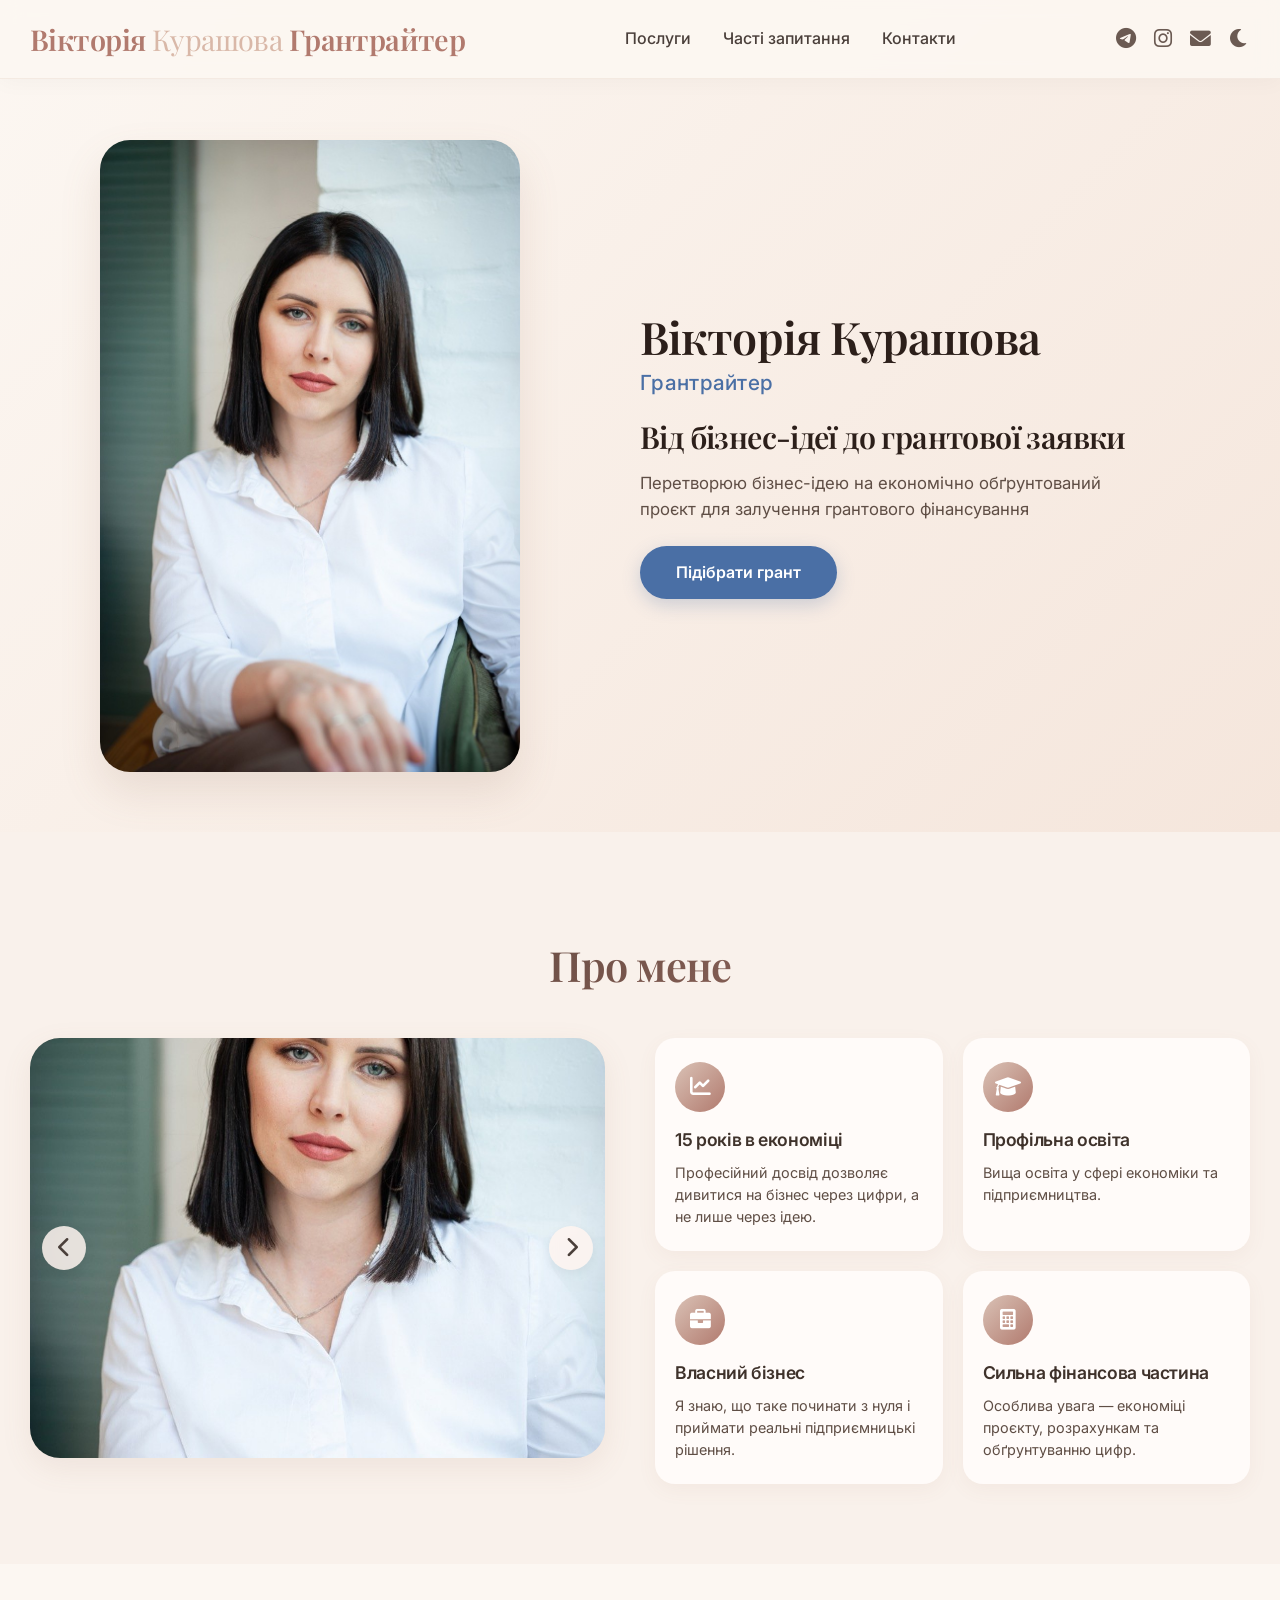
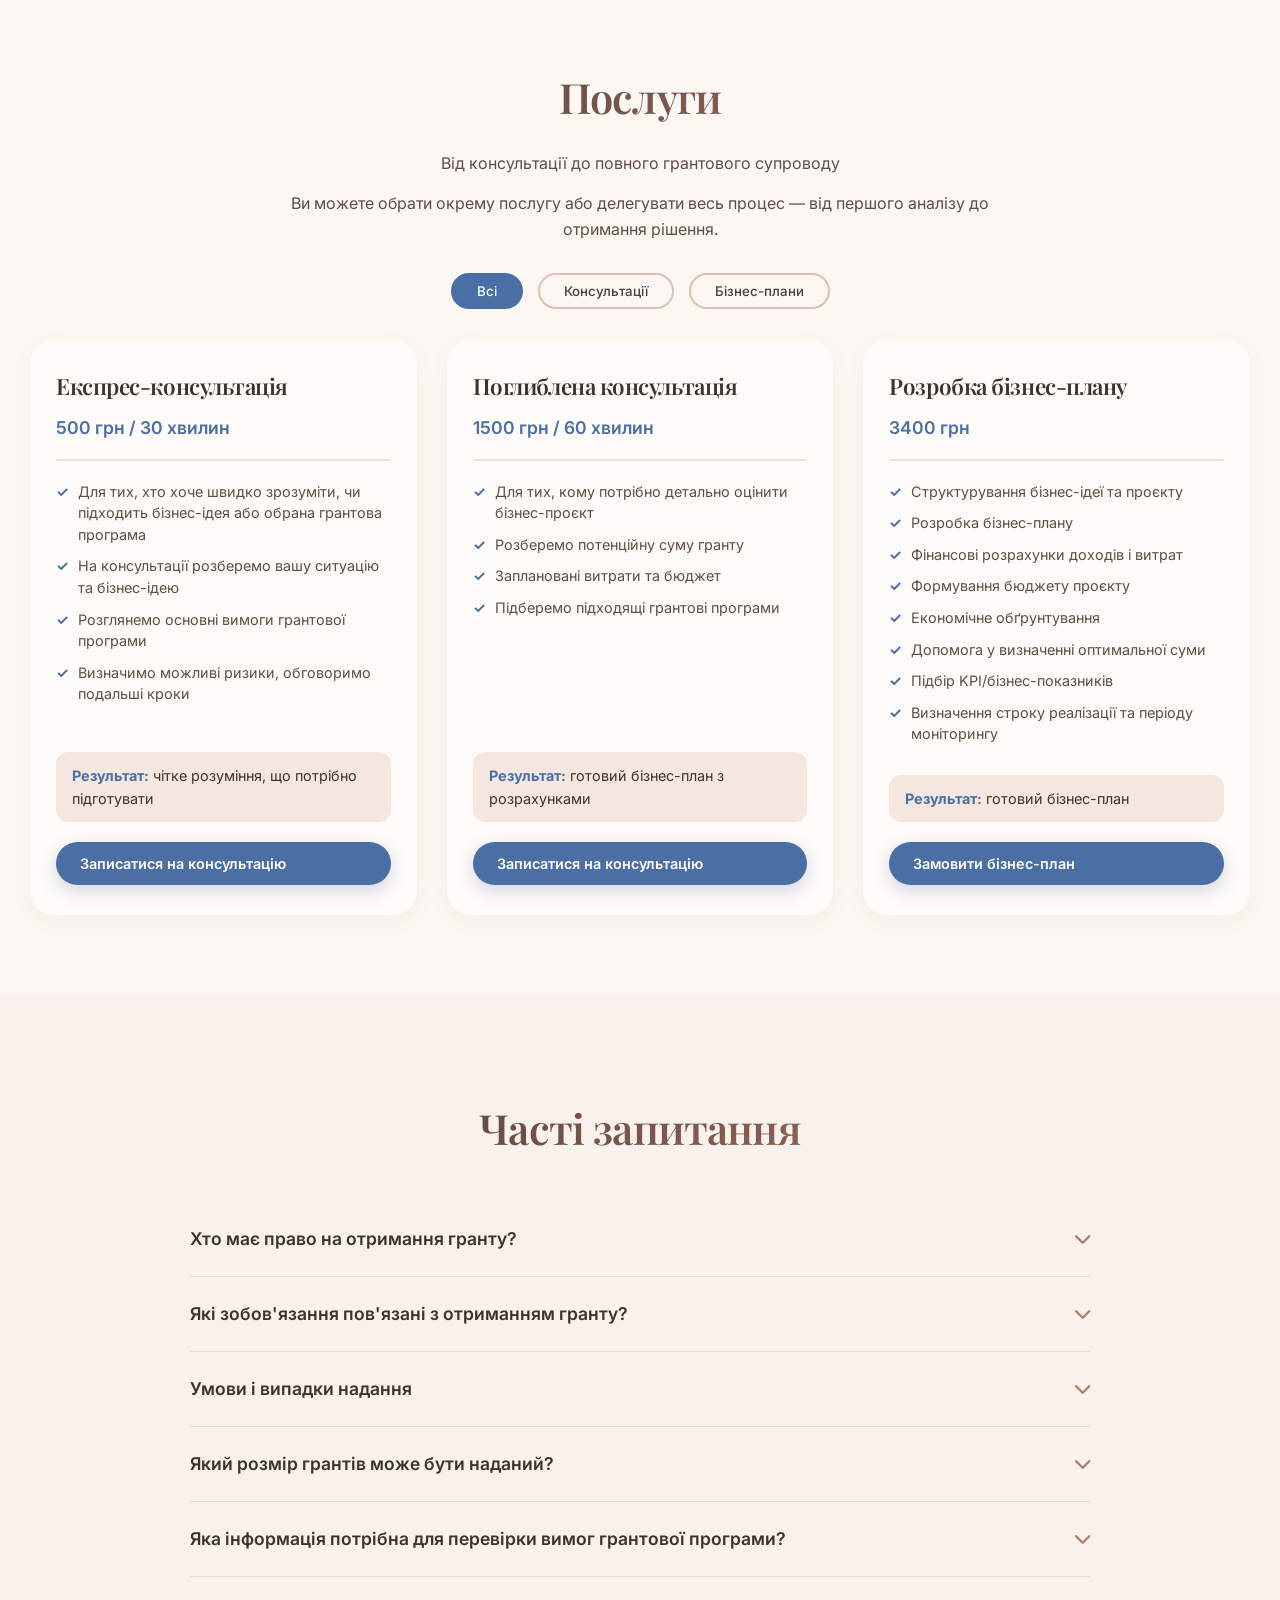
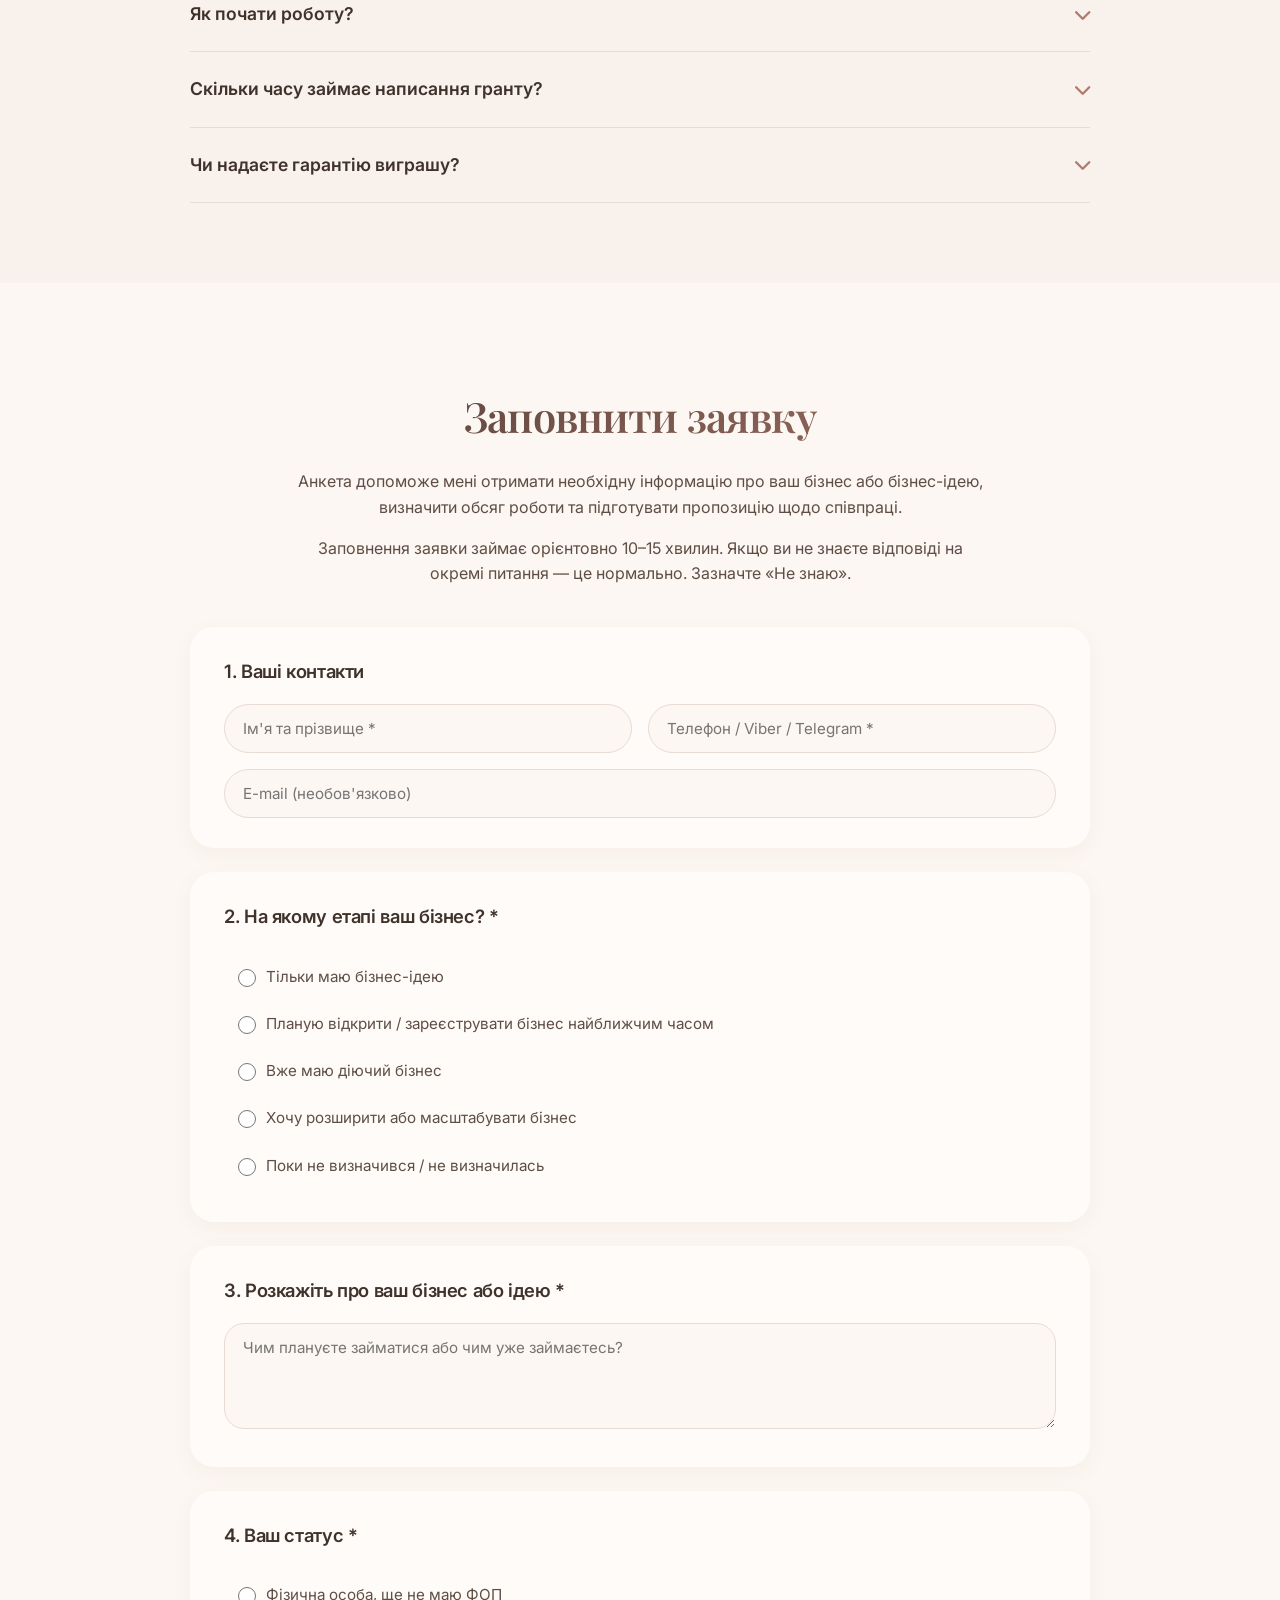
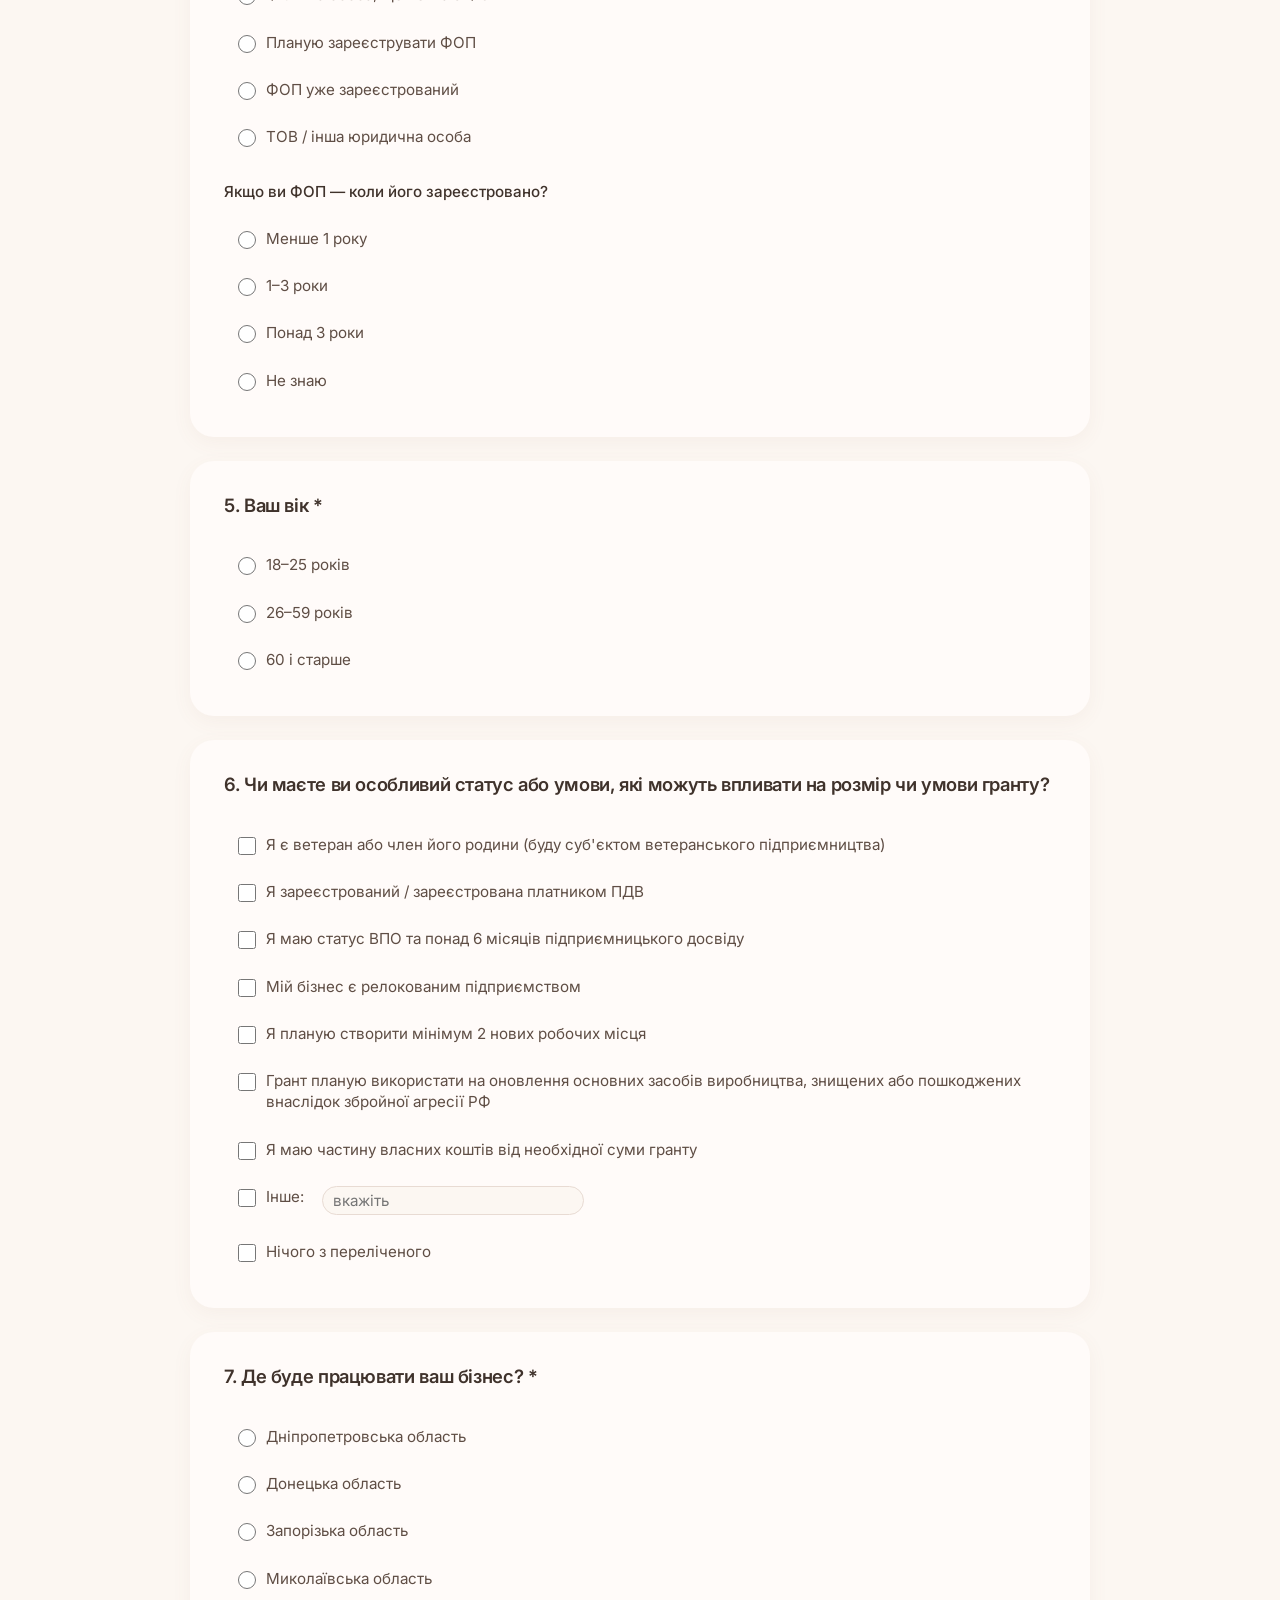
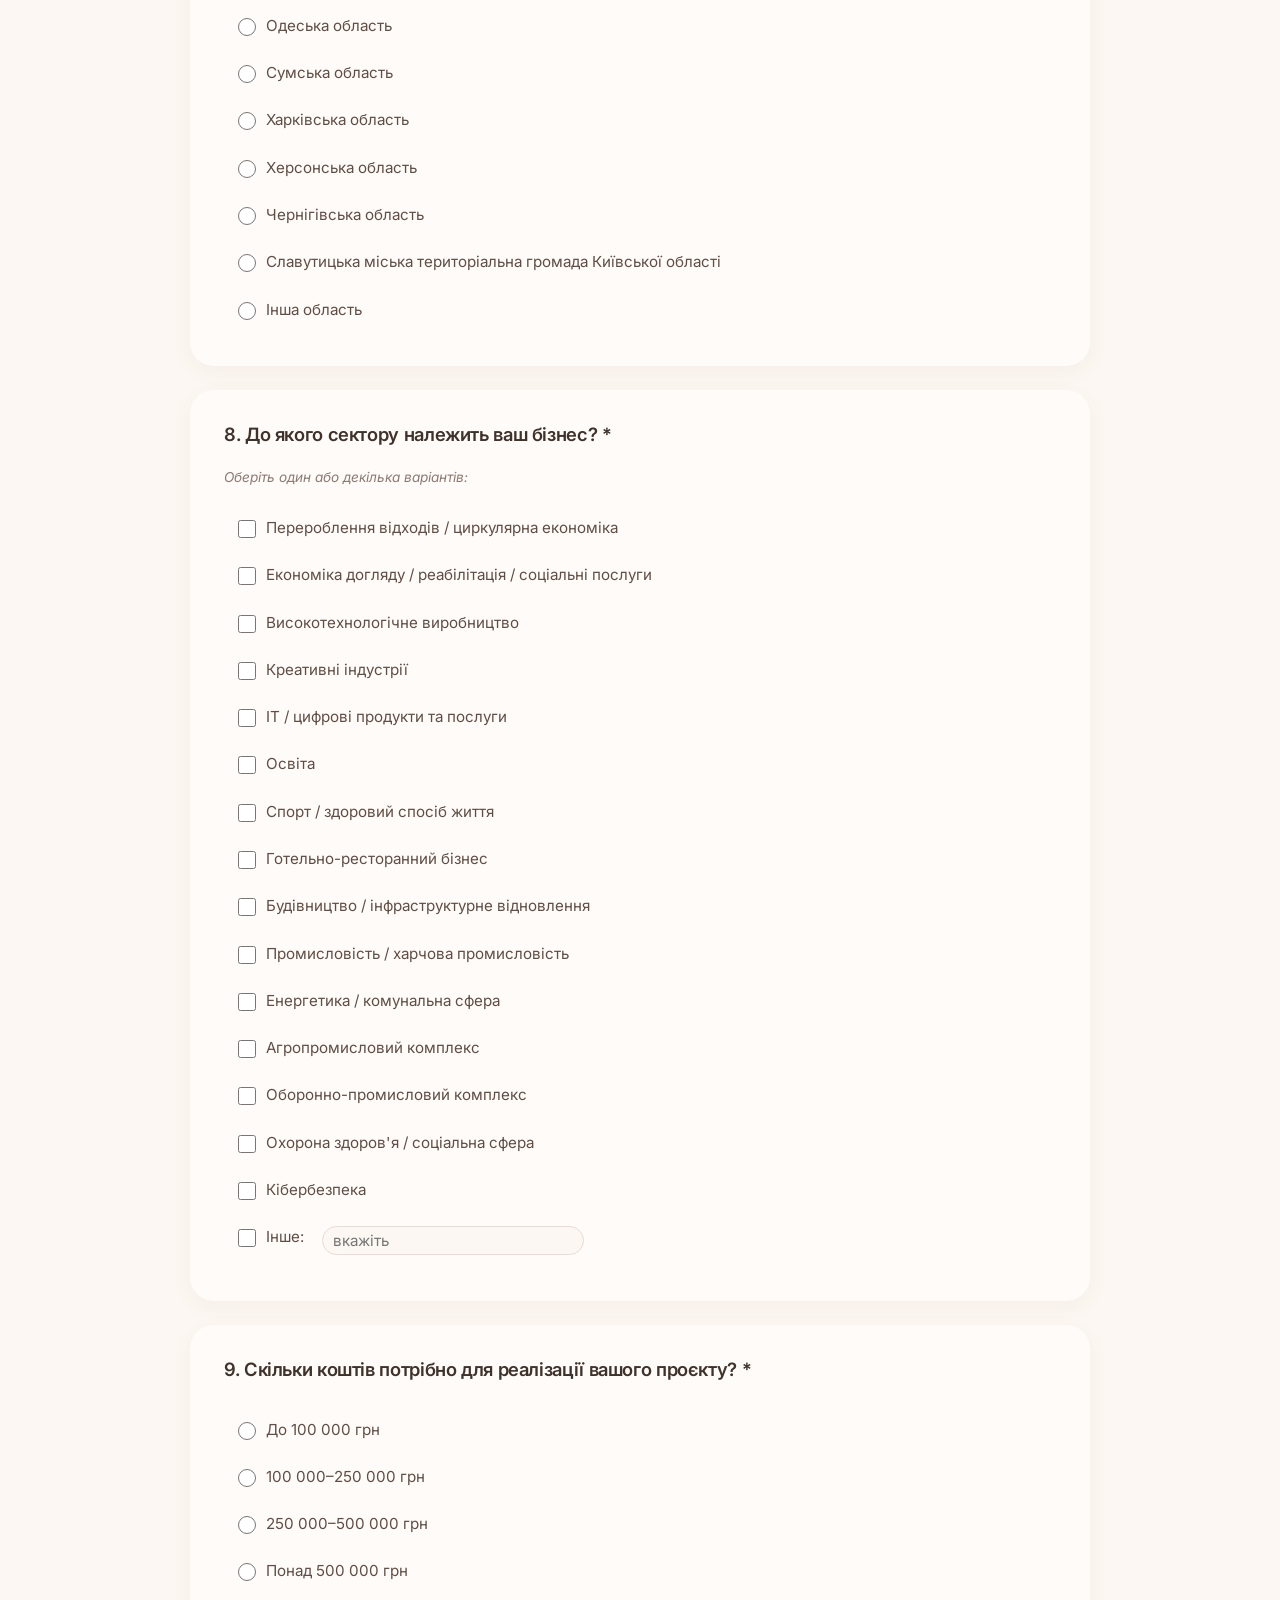
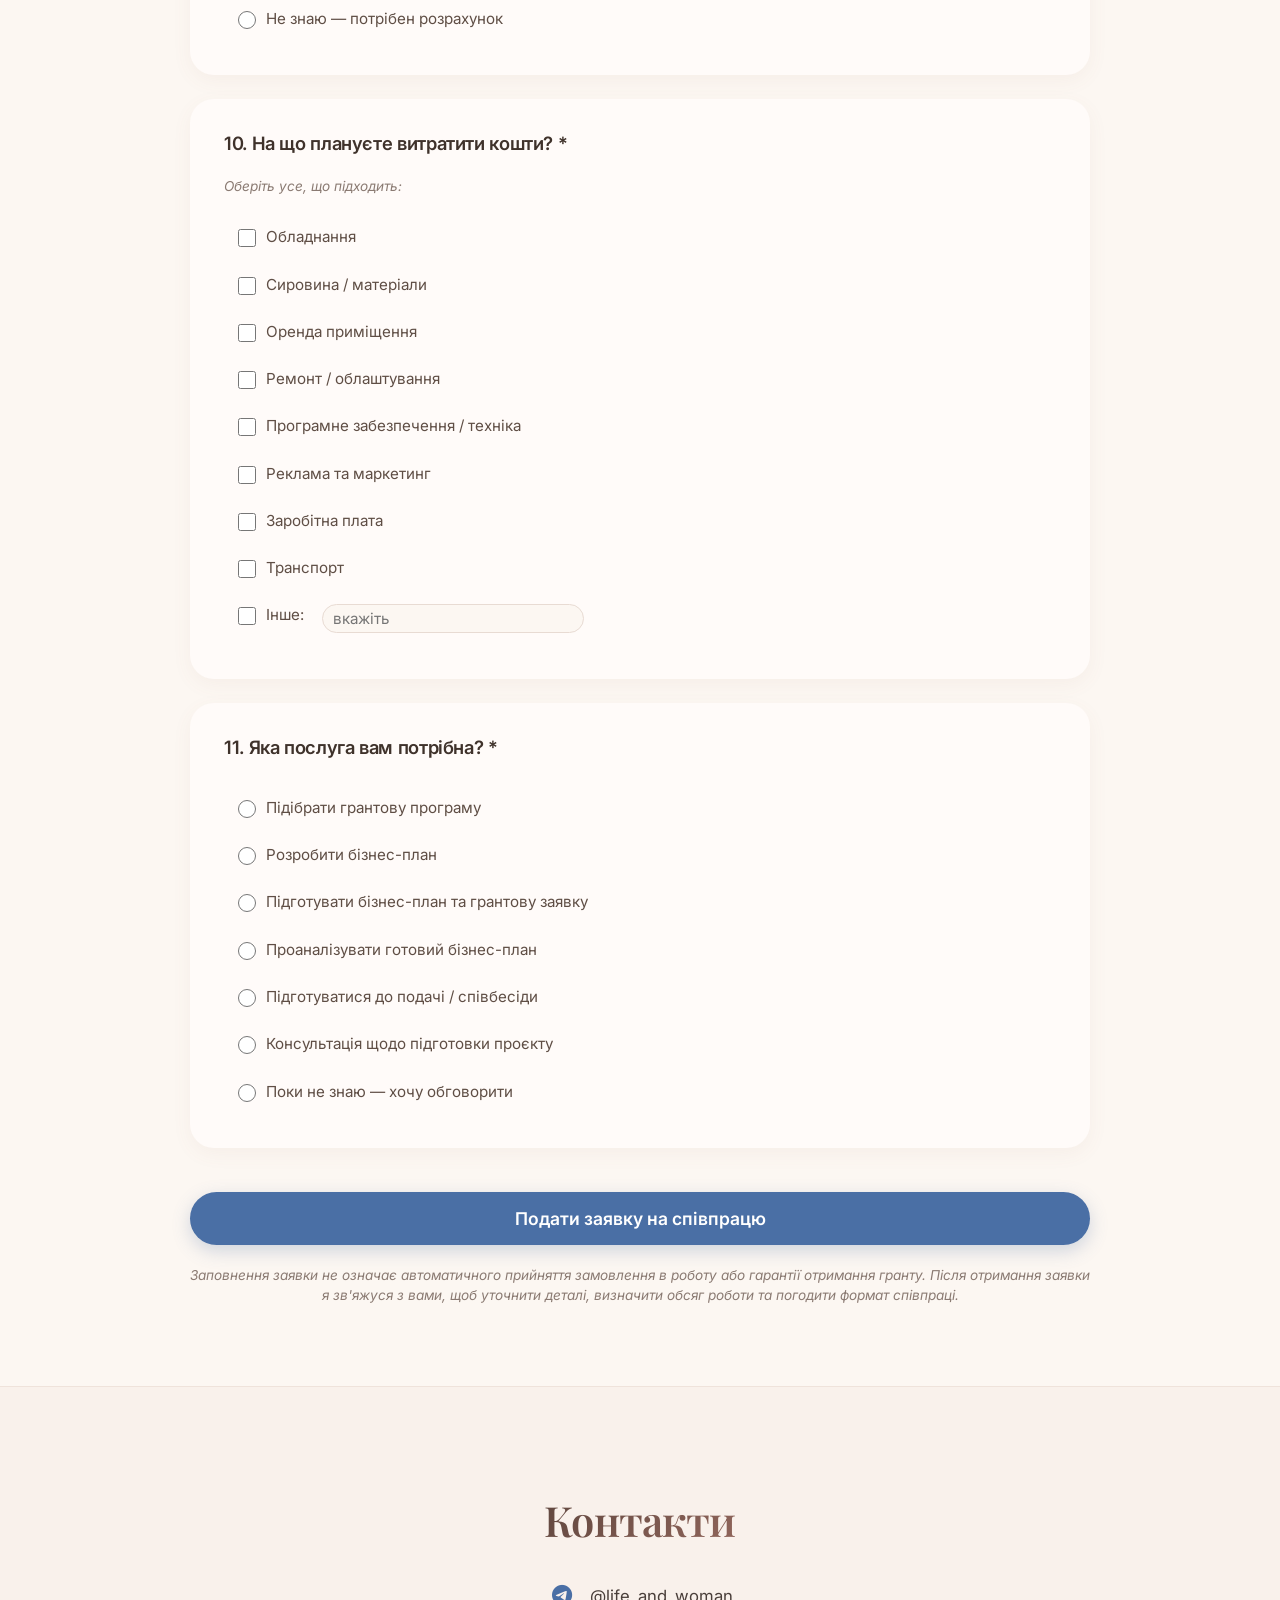
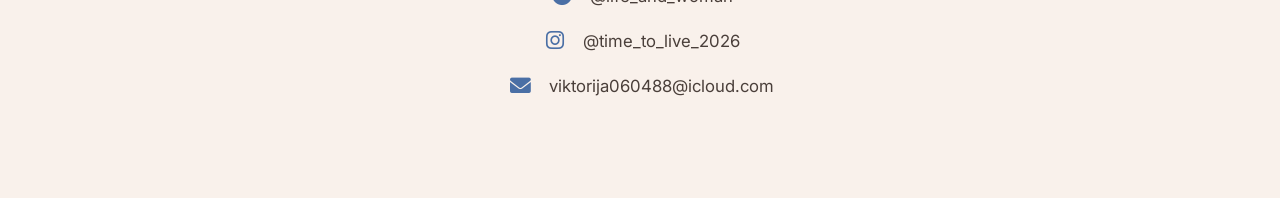
==== P.F.M/index.html @ fcf7daf9 "Add website files" ====
<!DOCTYPE html>
<html lang="uk">
<head>
  <meta charset="UTF-8" />
  <meta name="viewport" content="width=device-width, initial-scale=1.0" />
  <title>Вікторія Курашова · Грантрайтер · Портфоліо</title>
  
  <!-- SEO Meta -->
  <meta name="description" content="Грантрайтер Вікторія Курашова. Допомога в отриманні грантів від бізнес-ідеї до перемоги." />
  <meta name="keywords" content="грантрайтер, написання грантів, портфоліо, гранти" />
  
  <!-- Open Graph -->
  <meta property="og:title" content="Вікторія Курашова · Грантрайтер" />
  <meta property="og:description" content="Допомога в отриманні грантів від бізнес-ідеї до перемоги." />
  <meta property="og:type" content="website" />
  
  <!-- Google Fonts -->
  <link rel="preconnect" href="https://fonts.googleapis.com" />
  <link rel="preconnect" href="https://fonts.gstatic.com" crossorigin />
  <link href="https://fonts.googleapis.com/css2?family=Inter:opsz,wght@14..32,300;14..32,400;14..32,500;14..32,600&family=Playfair+Display:ital,wght@0,400;0,600;1,400&display=swap" rel="stylesheet" />
  
  <!-- Font Awesome 6 -->
  <link rel="stylesheet" href="https://cdnjs.cloudflare.com/ajax/libs/font-awesome/6.0.0-beta3/css/all.min.css" />
  
  <!-- CSS -->
  <link rel="stylesheet" href="style.css" />
</head>
<body>

  <!-- ===== PRELOADER ===== -->
  <div id="preloader">
    <div class="loader"></div>
  </div>

  <!-- ===== PROGRESS BAR ===== -->
  <div class="progress-bar" id="progressBar"></div>

  <!-- ===== HEADER (Sticky) ===== -->
  <header>
    <div class="container header-inner">
      <div class="logo">Вікторія <span>Курашова</span> Грантрайтер </div>

      <button class="burger-menu" id="burgerMenu">
        <i class="fas fa-bars"></i>
      </button>

      <nav class="nav-menu" id="navMenu">
        <a href="#works">Послуги</a>
        <a href="#faq">Часті запитання</a>
        <a href="#contacts">Контакти</a>
      </nav>

      <div class="header-socials">
        <a href="https://t.me/life_and_woman" target="_blank" data-tooltip="Telegram"><i class="fab fa-telegram-plane"></i></a>
        <a href="https://instagram.com/time_to_live_2026" target="_blank" data-tooltip="Instagram"><i class="fab fa-instagram"></i></a>
        <a href="mailto:viktorija060488@icloud.com" data-tooltip="viktorija060488@icloud.com"><i class="fas fa-envelope"></i></a>
        <button id="themeToggle" class="theme-toggle" data-tooltip="Тема">
          <i class="fas fa-moon"></i>
        </button>
      </div>
    </div>
  </header>

  <!-- ===== HERO ===== -->
  <section id="hero">
    <div class="container hero-grid">
      <div class="hero-left">
        <img src="images/photo1.jpg" alt="Вікторія Курашова" loading="lazy" />
      </div>
      <div class="hero-right">
        <h1 class="hero-name">Вікторія Курашова</h1>
        <p class="hero-prof">Грантрайтер</p>
        <h2 class="hero-title">Від бізнес-ідеї до грантової заявки</h2>
        <p class="hero-desc">Перетворюю бізнес-ідею на економічно обґрунтований проєкт для залучення грантового фінансування</p>
        <a href="#anketa" class="btn-primary">Підібрати грант</a>
      </div>
    </div>
  </section>

  <!-- ===== ABOUT ===== -->
  <section id="about">
    <div class="container">
      <h2>Про мене</h2>
      <div class="about-grid">
        <div class="about-slider">
          <div class="slides" id="slides">
            <img src="images/photo1.jpg" alt="Фото 1" loading="lazy" />
            <img src="images/photo2.jpg" alt="Фото 2" loading="lazy" />
            <img src="images/photo3.jpg" alt="Фото 3" loading="lazy" />
            <img src="images/photo4.jpg" alt="Фото 4" loading="lazy" />
            <img src="images/photo5.jpg" alt="Фото 5" loading="lazy" />
          </div>
          <button class="slider-btn prev" id="prevBtn"><i class="fas fa-chevron-left"></i></button>
          <button class="slider-btn next" id="nextBtn"><i class="fas fa-chevron-right"></i></button>
        </div>

        <div class="about-features">
          <div class="feature-card">
            <div class="feature-icon"><i class="fas fa-chart-line"></i></div>
            <h3>15 років в економіці</h3>
            <p>Професійний досвід дозволяє дивитися на бізнес через цифри, а не лише через ідею.</p>
          </div>
          <div class="feature-card">
            <div class="feature-icon"><i class="fas fa-graduation-cap"></i></div>
            <h3>Профільна освіта</h3>
            <p>Вища освіта у сфері економіки та підприємництва.</p>
          </div>
          <div class="feature-card">
            <div class="feature-icon"><i class="fas fa-briefcase"></i></div>
            <h3>Власний бізнес</h3>
            <p>Я знаю, що таке починати з нуля і приймати реальні підприємницькі рішення.</p>
          </div>
          <div class="feature-card">
            <div class="feature-icon"><i class="fas fa-calculator"></i></div>
            <h3>Сильна фінансова частина</h3>
            <p>Особлива увага — економіці проєкту, розрахункам та обґрунтуванню цифр.</p>
          </div>
        </div>
      </div>
    </div>
  </section>

  <!-- ===== WORKS (Послуги) ===== -->
  <section id="works">
    <div class="container">
      <h2>Послуги</h2>
      <p class="section-subtitle">Від консультації до повного грантового супроводу</p>
      <p class="section-subtitle">Ви можете обрати окрему послугу або делегувати весь процес — від першого аналізу до отримання рішення.</p>
      
      <!-- Фільтри -->
      <div class="filter-buttons">
        <button class="filter-btn active" data-filter="all">Всі</button>
        <button class="filter-btn" data-filter="consult">Консультації</button>
        <button class="filter-btn" data-filter="plan">Бізнес-плани</button>
      </div>

      <div class="works-grid">
        <div class="work-card" data-category="consult">
          <h3>Експрес-консультація</h3>
          <p class="work-price">500 грн / 30 хвилин</p>
          <ul class="work-list">
            <li>Для тих, хто хоче швидко зрозуміти, чи підходить бізнес-ідея або обрана грантова програма</li>
            <li>На консультації розберемо вашу ситуацію та бізнес-ідею</li>
            <li>Розглянемо основні вимоги грантової програми</li>
            <li>Визначимо можливі ризики, обговоримо подальші кроки</li>
          </ul>
          <p class="work-result"><strong>Результат:</strong> чітке розуміння, що потрібно підготувати</p>
          <a href="#anketa" class="btn-primary btn-small">Записатися на консультацію</a>
        </div>

        <div class="work-card" data-category="consult">
          <h3>Поглиблена консультація</h3>
          <p class="work-price">1500 грн / 60 хвилин</p>
          <ul class="work-list">
            <li>Для тих, кому потрібно детально оцінити бізнес-проєкт</li>
            <li>Розберемо потенційну суму гранту</li>
            <li>Заплановані витрати та бюджет</li>
            <li>Підберемо підходящі грантові програми</li>
          </ul>
          <p class="work-result"><strong>Результат:</strong> готовий бізнес-план з розрахунками</p>
          <a href="#anketa" class="btn-primary btn-small">Записатися на консультацію</a>
        </div>

        <div class="work-card" data-category="plan">
          <h3>Розробка бізнес-плану</h3>
          <p class="work-price">3400 грн</p>
          <ul class="work-list">
            <li>Структурування бізнес-ідеї та проєкту</li>
            <li>Розробка бізнес-плану</li>
            <li>Фінансові розрахунки доходів і витрат</li>
            <li>Формування бюджету проєкту</li>
            <li>Економічне обґрунтування</li>
            <li>Допомога у визначенні оптимальної суми</li>
            <li>Підбір KPI/бізнес-показників</li>
            <li>Визначення строку реалізації та періоду моніторингу</li>
          </ul>
          <p class="work-result"><strong>Результат:</strong> готовий бізнес-план</p>
          <a href="#anketa" class="btn-primary btn-small">Замовити бізнес-план</a>
        </div>
      </div>
    </div>
  </section>

  <!-- ===== FAQ ===== -->
  <section id="faq">
    <div class="container">
      <h2>Часті запитання</h2>
      <div class="faq-list">
        
        <div class="faq-item">
          <div class="faq-question">
            <span>Хто має право на отримання гранту?</span>
            <i class="fas fa-chevron-down"></i>
          </div>
          <div class="faq-answer">
            <p>Це можуть бути майбутні підприємці, діючі ФОП або юридичні особи, які не здійснюють господарську діяльність на тимчасово окупованій території України або на території Росії, не перебувають під санкціями, не мають справ про банкрутство, не притягувалися до кримінальної відповідальності за корупцію та не мають заборгованості перед бюджетом.</p>
          </div>
        </div>

        <div class="faq-item">
          <div class="faq-question">
            <span>Які зобов'язання пов'язані з отриманням гранту?</span>
            <i class="fas fa-chevron-down"></i>
          </div>
          <div class="faq-answer">
            <p>Умови отримання гранту можуть варіюватися залежно від кожної грантової програми. Зазвичай вимога може полягати в створенні робочих місць, але існують програми, де такі вимоги відсутні.</p>
          </div>
        </div>

        <div class="faq-item">
          <div class="faq-question">
            <span>Умови і випадки надання</span>
            <i class="fas fa-chevron-down"></i>
          </div>
          <div class="faq-answer">
            <p>Заяву на отримання мікрогранту можуть подавати:</p>
            <ul>
              <li>громадяни України;</li>
              <li>юридичні особи, засновниками яких є тільки фізичні особи — громадяни України;</li>
              <li>фізичні особи, що планують відкрити ФОП, дійсні ФОП та юридичні особи:</li>
            </ul>
            <ul>
              <li>які не перебувають і не працюють на тимчасово окупованій території України;</li>
              <li>які не працюють на території росії;</li>
              <li>які не перебувають під санкціями;</li>
              <li>щодо яких не порушували справи про банкрутство;</li>
              <li>які не притягувались до кримінальної відповідальності за корупцію;</li>
              <li>які не мають заборгованості перед бюджетом;</li>
              <li>які не виробляють та/або не реалізують зброю, алкогольні напої, тютюнові вироби та не займаються обміном валют;</li>
              <li>які не є кредитними, страховими організаціями, інвестиційними, недержавними пенсійними фондами, професійними учасниками ринку цінних паперів, ломбардами.</li>
            </ul>
            <p>Отримувачем може бути фізична особа, яка має намір розпочати підприємницьку діяльність і бере на себе зобов'язання зареєструватися фізичною особою — підприємцем або створити юридичну особу у випадку отримання позитивного рішення про надання мікрогранту.</p>
          </div>
        </div>

        <div class="faq-item">
          <div class="faq-question">
            <span>Який розмір грантів може бути наданий?</span>
            <i class="fas fa-chevron-down"></i>
          </div>
          <div class="faq-answer">
            <p>Розмір грантів може становити від 50 тисяч гривень до 1 мільйона доларів.</p>
          </div>
        </div>

        <div class="faq-item">
          <div class="faq-question">
            <span>Яка інформація потрібна для перевірки вимог грантової програми?</span>
            <i class="fas fa-chevron-down"></i>
          </div>
          <div class="faq-answer">
            <p>Для перевірки вашої кандидатури на відповідність вимогам програми нам необхідна наступна інформація:</p>
            <ol>
              <li>ЄДРПОУ компанії або ІНН ФОПа/фізичної особи</li>
              <li>РНКПО засновників та директора (якщо у Вас ТОВ)</li>
              <li>Кредитну історію з сайту <a href="https://my.pvbki.com/Cabinet/Home/CreditHistory" target="_blank">https://my.pvbki.com/Cabinet/Home/CreditHistory</a> (сформований файл надіслати нам)</li>
              <li>Електронну пошту</li>
              <li>Адресу реєстрації</li>
              <li>Номер телефону</li>
            </ol>
          </div>
        </div>

        <div class="faq-item">
          <div class="faq-question">
            <span>Як почати роботу?</span>
            <i class="fas fa-chevron-down"></i>
          </div>
          <div class="faq-answer">
            <p>Просто заповніть анкету за кнопкою "Підібрати грант" або напишіть мені в Telegram. Ми проведемо безкоштовну консультацію, щоб визначити ваші потреби та обсяг роботи.</p>
          </div>
        </div>

        <div class="faq-item">
          <div class="faq-question">
            <span>Скільки часу займає написання гранту?</span>
            <i class="fas fa-chevron-down"></i>
          </div>
          <div class="faq-answer">
            <p>Залежить від складності. Для невеликих грантів (до €20,000) потрібно 3-5 днів. Для великих міжнародних грантів — 2-3 тижні. Завжди працюю з дедлайнами клієнта.</p>
          </div>
        </div>

        <div class="faq-item">
          <div class="faq-question">
            <span>Чи надаєте гарантію виграшу?</span>
            <i class="fas fa-chevron-down"></i>
          </div>
          <div class="faq-answer">
            <p>Жоден грантрайтер не може гарантувати виграш, оскільки це залежить від багатьох факторів. Але я гарантую професійну якісну підготовку документів і супровід на всіх етапах.</p>
          </div>
        </div>

      </div>
    </div>
  </section>

  <!-- ===== ANKETA (вбудований блок) ===== -->
  <section id="anketa">
    <div class="container">
      <h2>Заповнити заявку</h2>
      <p class="section-subtitle">Анкета допоможе мені отримати необхідну інформацію про ваш бізнес або бізнес-ідею, визначити обсяг роботи та підготувати пропозицію щодо співпраці.</p>
      <p class="section-subtitle">Заповнення заявки займає орієнтовно 10–15 хвилин. Якщо ви не знаєте відповіді на окремі питання — це нормально. Зазначте «Не знаю».</p>

      <form class="anketa-form" id="anketaForm">
        
        <!-- 1. Контакти -->
        <div class="anketa-block">
          <h3>1. Ваші контакти</h3>
          <div class="form-row">
            <input type="text" name="name" placeholder="Ім'я та прізвище *" required />
            <input type="tel" name="phone" placeholder="Телефон / Viber / Telegram *" required />
          </div>
          <input type="email" name="email" placeholder="E-mail (необов'язково)" />
        </div>

        <!-- 2. Етап бізнесу -->
        <div class="anketa-block">
          <h3>2. На якому етапі ваш бізнес? *</h3>
          <div class="radio-group">
            <label><input type="radio" name="stage" value="Тільки маю бізнес-ідею" required /> Тільки маю бізнес-ідею</label>
            <label><input type="radio" name="stage" value="Планую відкрити бізнес найближчим часом" /> Планую відкрити / зареєструвати бізнес найближчим часом</label>
            <label><input type="radio" name="stage" value="Вже маю діючий бізнес" /> Вже маю діючий бізнес</label>
            <label><input type="radio" name="stage" value="Хочу розширити або масштабувати бізнес" /> Хочу розширити або масштабувати бізнес</label>
            <label><input type="radio" name="stage" value="Поки не визначився" /> Поки не визначився / не визначилась</label>
          </div>
        </div>

        <!-- 3. Про бізнес -->
        <div class="anketa-block">
          <h3>3. Розкажіть про ваш бізнес або ідею *</h3>
          <textarea name="business" rows="4" placeholder="Чим плануєте займатися або чим уже займаєтесь?" required></textarea>
        </div>

        <!-- 4. Статус -->
        <div class="anketa-block">
          <h3>4. Ваш статус *</h3>
          <div class="radio-group">
            <label><input type="radio" name="status" value="Фізична особа, ще не маю ФОП" required /> Фізична особа, ще не маю ФОП</label>
            <label><input type="radio" name="status" value="Планую зареєструвати ФОП" /> Планую зареєструвати ФОП</label>
            <label><input type="radio" name="status" value="ФОП уже зареєстрований" /> ФОП уже зареєстрований</label>
            <label><input type="radio" name="status" value="ТОВ / інша юридична особа" /> ТОВ / інша юридична особа</label>
          </div>
          <p class="sub-question">Якщо ви ФОП — коли його зареєстровано?</p>
          <div class="radio-group">
            <label><input type="radio" name="fop_age" value="Менше 1 року" /> Менше 1 року</label>
            <label><input type="radio" name="fop_age" value="1–3 роки" /> 1–3 роки</label>
            <label><input type="radio" name="fop_age" value="Понад 3 роки" /> Понад 3 роки</label>
            <label><input type="radio" name="fop_age" value="Не знаю" /> Не знаю</label>
          </div>
        </div>

        <!-- 5. Вік -->
        <div class="anketa-block">
          <h3>5. Ваш вік *</h3>
          <div class="radio-group">
            <label><input type="radio" name="age" value="18–25 років" required /> 18–25 років</label>
            <label><input type="radio" name="age" value="26–59 років" /> 26–59 років</label>
            <label><input type="radio" name="age" value="60 і старше" /> 60 і старше</label>
          </div>
        </div>

        <!-- 6. Особливий статус -->
        <div class="anketa-block">
          <h3>6. Чи маєте ви особливий статус або умови, які можуть впливати на розмір чи умови гранту?</h3>
          <div class="checkbox-group">
            <label><input type="checkbox" name="special[]" value="Ветеран або член родини" /> Я є ветеран або член його родини (буду суб'єктом ветеранського підприємництва)</label>
            <label><input type="checkbox" name="special[]" value="Платник ПДВ" /> Я зареєстрований / зареєстрована платником ПДВ</label>
            <label><input type="checkbox" name="special[]" value="ВПО" /> Я маю статус ВПО та понад 6 місяців підприємницького досвіду</label>
            <label><input type="checkbox" name="special[]" value="Релоковане підприємство" /> Мій бізнес є релокованим підприємством</label>
            <label><input type="checkbox" name="special[]" value="Створення 2+ робочих місць" /> Я планую створити мінімум 2 нових робочих місця</label>
            <label><input type="checkbox" name="special[]" value="Оновлення основних засобів" /> Грант планую використати на оновлення основних засобів виробництва, знищених або пошкоджених внаслідок збройної агресії РФ</label>
            <label><input type="checkbox" name="special[]" value="Частина власних коштів" /> Я маю частину власних коштів від необхідної суми гранту</label>
            <label><input type="checkbox" name="special[]" value="Інше" /> Інше: <input type="text" name="special_other" placeholder="вкажіть" style="display:inline-block; width:auto; padding:4px 10px; margin-left:8px; border-radius:20px; border:1px solid #e8dbd3;" /></label>
            <label><input type="checkbox" name="special[]" value="Нічого з переліченого" /> Нічого з переліченого</label>
          </div>
        </div>

        <!-- 7. Регіон -->
        <div class="anketa-block">
          <h3>7. Де буде працювати ваш бізнес? *</h3>
          <div class="radio-group">
            <label><input type="radio" name="region" value="Дніпропетровська область" required /> Дніпропетровська область</label>
            <label><input type="radio" name="region" value="Донецька область" /> Донецька область</label>
            <label><input type="radio" name="region" value="Запорізька область" /> Запорізька область</label>
            <label><input type="radio" name="region" value="Миколаївська область" /> Миколаївська область</label>
            <label><input type="radio" name="region" value="Одеська область" /> Одеська область</label>
            <label><input type="radio" name="region" value="Сумська область" /> Сумська область</label>
            <label><input type="radio" name="region" value="Харківська область" /> Харківська область</label>
            <label><input type="radio" name="region" value="Херсонська область" /> Херсонська область</label>
            <label><input type="radio" name="region" value="Чернігівська область" /> Чернігівська область</label>
            <label><input type="radio" name="region" value="Славутицька міська територіальна громада Київської області" /> Славутицька міська територіальна громада Київської області</label>
            <label><input type="radio" name="region" value="Інша область" /> Інша область</label>
          </div>
        </div>

        <!-- 8. Сектор -->
        <div class="anketa-block">
          <h3>8. До якого сектору належить ваш бізнес? *</h3>
          <p class="hint">Оберіть один або декілька варіантів:</p>
          <div class="checkbox-group">
            <label><input type="checkbox" name="sector[]" value="Перероблення відходів / циркулярна економіка" /> Перероблення відходів / циркулярна економіка</label>
            <label><input type="checkbox" name="sector[]" value="Економіка догляду / реабілітація / соціальні послуги" /> Економіка догляду / реабілітація / соціальні послуги</label>
            <label><input type="checkbox" name="sector[]" value="Високотехнологічне виробництво" /> Високотехнологічне виробництво</label>
            <label><input type="checkbox" name="sector[]" value="Креативні індустрії" /> Креативні індустрії</label>
            <label><input type="checkbox" name="sector[]" value="ІТ / цифрові продукти та послуги" /> ІТ / цифрові продукти та послуги</label>
            <label><input type="checkbox" name="sector[]" value="Освіта" /> Освіта</label>
            <label><input type="checkbox" name="sector[]" value="Спорт / здоровий спосіб життя" /> Спорт / здоровий спосіб життя</label>
            <label><input type="checkbox" name="sector[]" value="Готельно-ресторанний бізнес" /> Готельно-ресторанний бізнес</label>
            <label><input type="checkbox" name="sector[]" value="Будівництво / інфраструктурне відновлення" /> Будівництво / інфраструктурне відновлення</label>
            <label><input type="checkbox" name="sector[]" value="Промисловість / харчова промисловість" /> Промисловість / харчова промисловість</label>
            <label><input type="checkbox" name="sector[]" value="Енергетика / комунальна сфера" /> Енергетика / комунальна сфера</label>
            <label><input type="checkbox" name="sector[]" value="Агропромисловий комплекс" /> Агропромисловий комплекс</label>
            <label><input type="checkbox" name="sector[]" value="Оборонно-промисловий комплекс" /> Оборонно-промисловий комплекс</label>
            <label><input type="checkbox" name="sector[]" value="Охорона здоров'я / соціальна сфера" /> Охорона здоров'я / соціальна сфера</label>
            <label><input type="checkbox" name="sector[]" value="Кібербезпека" /> Кібербезпека</label>
            <label><input type="checkbox" name="sector[]" value="Інше" /> Інше: <input type="text" name="sector_other" placeholder="вкажіть" style="display:inline-block; width:auto; padding:4px 10px; margin-left:8px; border-radius:20px; border:1px solid #e8dbd3;" /></label>
          </div>
        </div>

        <!-- 9. Сума -->
        <div class="anketa-block">
          <h3>9. Скільки коштів потрібно для реалізації вашого проєкту? *</h3>
          <div class="radio-group">
            <label><input type="radio" name="amount" value="До 100 000 грн" required /> До 100 000 грн</label>
            <label><input type="radio" name="amount" value="100 000–250 000 грн" /> 100 000–250 000 грн</label>
            <label><input type="radio" name="amount" value="250 000–500 000 грн" /> 250 000–500 000 грн</label>
            <label><input type="radio" name="amount" value="Понад 500 000 грн" /> Понад 500 000 грн</label>
            <label><input type="radio" name="amount" value="Не знаю — потрібен розрахунок" /> Не знаю — потрібен розрахунок</label>
          </div>
        </div>

        <!-- 10. Витрати -->
        <div class="anketa-block">
          <h3>10. На що плануєте витратити кошти? *</h3>
          <p class="hint">Оберіть усе, що підходить:</p>
          <div class="checkbox-group">
            <label><input type="checkbox" name="expenses[]" value="Обладнання" /> Обладнання</label>
            <label><input type="checkbox" name="expenses[]" value="Сировина / матеріали" /> Сировина / матеріали</label>
            <label><input type="checkbox" name="expenses[]" value="Оренда приміщення" /> Оренда приміщення</label>
            <label><input type="checkbox" name="expenses[]" value="Ремонт / облаштування" /> Ремонт / облаштування</label>
            <label><input type="checkbox" name="expenses[]" value="Програмне забезпечення / техніка" /> Програмне забезпечення / техніка</label>
            <label><input type="checkbox" name="expenses[]" value="Реклама та маркетинг" /> Реклама та маркетинг</label>
            <label><input type="checkbox" name="expenses[]" value="Заробітна плата" /> Заробітна плата</label>
            <label><input type="checkbox" name="expenses[]" value="Транспорт" /> Транспорт</label>
            <label><input type="checkbox" name="expenses[]" value="Інше" /> Інше: <input type="text" name="expenses_other" placeholder="вкажіть" style="display:inline-block; width:auto; padding:4px 10px; margin-left:8px; border-radius:20px; border:1px solid #e8dbd3;" /></label>
          </div>
        </div>

        <!-- 11. Послуга -->
        <div class="anketa-block">
          <h3>11. Яка послуга вам потрібна? *</h3>
          <div class="radio-group">
            <label><input type="radio" name="service" value="Підібрати грантову програму" required /> Підібрати грантову програму</label>
            <label><input type="radio" name="service" value="Розробити бізнес-план" /> Розробити бізнес-план</label>
            <label><input type="radio" name="service" value="Підготувати бізнес-план та грантову заявку" /> Підготувати бізнес-план та грантову заявку</label>
            <label><input type="radio" name="service" value="Проаналізувати готовий бізнес-план" /> Проаналізувати готовий бізнес-план</label>
            <label><input type="radio" name="service" value="Підготуватися до подачі / співбесіди" /> Підготуватися до подачі / співбесіди</label>
            <label><input type="radio" name="service" value="Консультація щодо підготовки проєкту" /> Консультація щодо підготовки проєкту</label>
            <label><input type="radio" name="service" value="Поки не знаю — хочу обговорити" /> Поки не знаю — хочу обговорити</label>
          </div>
        </div>

        <button type="submit" class="btn-primary btn-large">Подати заявку на співпрацю</button>

        <p class="anketa-disclaimer">Заповнення заявки не означає автоматичного прийняття замовлення в роботу або гарантії отримання гранту. Після отримання заявки я зв'яжуся з вами, щоб уточнити деталі, визначити обсяг роботи та погодити формат співпраці.</p>
      </form>
    </div>
  </section>

  <!-- ===== CONTACTS ===== -->
  <section id="contacts">
    <div class="container contacts-wrapper">
      <div class="contacts-info">
        <h2>Контакти</h2>
        <div class="contact-item">
          <i class="fab fa-telegram-plane"></i>
          <a href="https://t.me/life_and_woman" target="_blank">@life_and_woman</a>
        </div>
        <div class="contact-item">
          <i class="fab fa-instagram"></i>
          <a href="https://instagram.com/time_to_live_2026" target="_blank">@time_to_live_2026</a>
        </div>
        <div class="contact-item">
          <i class="fas fa-envelope"></i>
          <a href="mailto:viktorija060488@icloud.com">viktorija060488@icloud.com</a>
        </div>
      </div>
    </div>
  </section>

  <!-- ===== BACK TO TOP ===== -->
  <button id="backToTop" class="back-to-top">
    <i class="fas fa-arrow-up"></i>
  </button>

  <!-- ===== JS ===== -->
  <script src="script.js"></script>
</body>
</html>
---- P.F.M/style.css ----
/* ---------- GLOBAL ---------- */
* {
  margin: 0;
  padding: 0;
  box-sizing: border-box;
}

body {
  background-color: #fcf7f2;
  color: #4a3f3a;
  font-family: 'Inter', sans-serif;
  line-height: 1.6;
  transition: background 0.3s, color 0.3s;
}

h1, h2, h3, .logo, .hero-name {
  font-family: 'Playfair Display', serif;
  font-weight: 600;
  letter-spacing: -0.02em;
}

/* Градієнтні заголовки */
h2 {
  font-size: 2.6rem;
  color: #3f322b;
  text-align: center;
  margin-bottom: 20px;
  background: linear-gradient(135deg, #3f322b, #b17a6e);
  -webkit-background-clip: text;
  -webkit-text-fill-color: transparent;
  background-clip: text;
}

.section-subtitle {
  text-align: center;
  font-size: 1rem;
  color: #5f4e45;
  max-width: 700px;
  margin: 0 auto 15px;
}

.container {
  max-width: 1280px;
  margin: 0 auto;
  padding: 0 30px;
}

/* ---------- PRELOADER ---------- */
#preloader {
  position: fixed;
  top: 0; left: 0;
  width: 100%; height: 100%;
  background: #fcf7f2;
  display: flex;
  justify-content: center;
  align-items: center;
  z-index: 9999;
  transition: opacity 0.8s;
}
#preloader.hide {
  opacity: 0;
  pointer-events: none;
}
.loader {
  width: 50px; height: 50px;
  border: 4px solid #efe3db;
  border-top: 4px solid #b17a6e;
  border-radius: 50%;
  animation: spin 1s linear infinite;
}
@keyframes spin { 100% { transform: rotate(360deg); } }

/* ---------- PROGRESS BAR ---------- */
.progress-bar {
  position: fixed;
  top: 0;
  left: 0;
  height: 3px;
  background: linear-gradient(90deg, #b17a6e, #dac2b6);
  z-index: 1001;
  width: 0%;
  transition: width 0.1s;
}

/* ---------- STICKY HEADER ---------- */
header {
  position: fixed;
  top: 0;
  left: 0;
  width: 100%;
  background: rgba(252, 247, 242, 0.88);
  backdrop-filter: blur(10px);
  box-shadow: 0 4px 20px rgba(0, 0, 0, 0.03);
  padding: 16px 0;
  z-index: 999;
  border-bottom: 1px solid rgba(210, 180, 160, 0.2);
  transition: background 0.3s;
}

.header-inner {
  display: flex;
  align-items: center;
  justify-content: space-between;
  flex-wrap: wrap;
  gap: 16px 30px;
}

.logo {
  font-size: 1.8rem;
  font-weight: 600;
  color: #b17a6e;
}
.logo span {
  color: #d9b8a8;
  font-weight: 300;
}

/* ---------- BURGER MENU ---------- */
.burger-menu {
  display: none;
  background: none;
  border: none;
  font-size: 1.8rem;
  color: #4a3f3a;
  cursor: pointer;
  padding: 5px;
  transition: color 0.3s;
}
.burger-menu:hover {
  color: #b17a6e;
}

.nav-menu {
  display: flex;
  gap: 32px;
  font-weight: 500;
  font-size: 1rem;
}
.nav-menu a {
  color: #4a3f3a;
  text-decoration: none;
  transition: color 0.2s;
  position: relative;
  cursor: pointer;
}
.nav-menu a::after {
  content: '';
  position: absolute;
  bottom: -4px;
  left: 0;
  width: 0%;
  height: 2px;
  background: #c89b8b;
  transition: width 0.25s;
}
.nav-menu a:hover {
  color: #b17a6e;
}
.nav-menu a:hover::after {
  width: 100%;
}

/* ---------- HEADER SOCIALS ---------- */
.header-socials {
  display: flex;
  gap: 18px;
  align-items: center;
}
.header-socials a {
  color: #6b5a52;
  font-size: 1.3rem;
  transition: color 0.2s, transform 0.2s;
  position: relative;
  display: inline-block;
}
.header-socials a:hover {
  color: #b17a6e;
  transform: translateY(-2px);
}

.contact-item i,
.header-socials i {
  transition: transform 0.3s, color 0.3s;
}
.contact-item:hover i,
.header-socials a:hover i {
  transform: scale(1.2) rotate(-5deg);
  color: #b17a6e;
}

.theme-toggle {
  background: none;
  border: none;
  font-size: 1.3rem;
  color: #6b5a52;
  cursor: pointer;
  transition: color 0.2s, transform 0.2s;
}
.theme-toggle:hover {
  color: #b17a6e;
  transform: rotate(20deg);
}

.header-socials a[data-tooltip]:before {
  content: attr(data-tooltip);
  position: absolute;
  bottom: -30px;
  left: 50%;
  transform: translateX(-50%) scale(0.9);
  background: #dac2b6;
  color: #3f322b;
  padding: 4px 10px;
  border-radius: 30px;
  font-size: 0.7rem;
  font-weight: 500;
  white-space: nowrap;
  opacity: 0;
  pointer-events: none;
  transition: opacity 0.2s, transform 0.2s;
  font-family: 'Inter', sans-serif;
}
.header-socials a[data-tooltip]:hover:before {
  opacity: 1;
  transform: translateX(-50%) scale(1);
}

/* ---------- SECTIONS ---------- */
section {
  padding: 100px 0 80px;
}

/* ===== HERO ===== */
#hero {
  padding-top: 140px;
  padding-bottom: 60px;
  background: linear-gradient(135deg, #fcf7f2 0%, #f5e6dc 100%);
}

.hero-grid {
  display: flex;
  align-items: center;
  gap: 50px;
  flex-wrap: wrap;
}

.hero-left {
  flex: 1 1 300px;
  display: flex;
  justify-content: center;
}

.hero-left img {
  width: 100%;
  max-width: 420px;
  border-radius: 30px;
  box-shadow: 0 20px 40px rgba(150, 110, 90, 0.15);
  animation: float 6s ease-in-out infinite;
  transition: transform 0.3s;
}

.hero-left img:hover {
  animation-play-state: paused;
  transform: scale(1.02);
}

@keyframes float {
  0% { transform: translateY(0px) scale(1); }
  50% { transform: translateY(-12px) scale(1.01); }
  100% { transform: translateY(0px) scale(1); }
}

.hero-right {
  flex: 1 1 350px;
}

.hero-name {
  font-size: 2.8rem;
  line-height: 1.1;
  color: #2c1f1a;
  margin-bottom: 4px;
}

.hero-prof {
  font-size: 1.3rem;
  font-weight: 500;
  color: #4a6fa5;
  margin-bottom: 20px;
  letter-spacing: 0.3px;
}

.hero-title {
  font-size: 1.9rem;
  color: #2c1f1a;
  margin-bottom: 16px;
  line-height: 1.2;
  background: none;
  -webkit-text-fill-color: #2c1f1a;
  text-align: left;
}

.hero-desc {
  font-size: 1.05rem;
  max-width: 480px;
  color: #5f4e45;
  margin-bottom: 24px;
  line-height: 1.5;
}

/* Синя кнопка (з ТЗ) */
.btn-primary {
  display: inline-block;
  background: #4a6fa5;
  color: #ffffff;
  font-weight: 600;
  padding: 14px 36px;
  border-radius: 60px;
  text-decoration: none;
  transition: background 0.25s, transform 0.2s, box-shadow 0.2s;
  box-shadow: 0 6px 18px rgba(74, 111, 165, 0.25);
  border: none;
  font-size: 1rem;
  cursor: pointer;
  font-family: 'Inter', sans-serif;
}

.btn-primary:hover {
  background: #3d5d8f;
  transform: translateY(-3px);
  box-shadow: 0 12px 28px rgba(74, 111, 165, 0.35);
}

.btn-small {
  padding: 10px 24px;
  font-size: 0.9rem;
}

.btn-large {
  padding: 16px 48px;
  font-size: 1.1rem;
  width: 100%;
  margin-top: 20px;
}

/* ===== DARK MODE - HERO ===== */
body.dark-mode #hero {
  background: linear-gradient(135deg, #1a1412 0%, #2a1f1a 100%);
}

body.dark-mode .hero-name {
  color: #ffffff;
}

body.dark-mode .hero-prof {
  color: #7da3d9;
}

body.dark-mode .hero-title {
  background: none;
  -webkit-text-fill-color: #f0e6e0;
  color: #f0e6e0;
}

body.dark-mode .hero-desc {
  color: #d4c8c0;
}

body.dark-mode .btn-primary {
  background: #5a82c2;
  color: #ffffff;
}

body.dark-mode .btn-primary:hover {
  background: #4a6fa5;
}

/* ---------- ABOUT ---------- */
#about {
  background: #f9f1eb;
  transition: background 0.3s;
}

.about-grid {
  display: flex;
  gap: 50px;
  flex-wrap: wrap;
  align-items: flex-start;
  margin-top: 40px;
}

.about-slider {
  flex: 1 1 380px;
  position: relative;
  overflow: hidden;
  border-radius: 30px;
  box-shadow: 0 10px 30px rgba(150, 110, 90, 0.1);
  background: #efe3db;
}

.slides {
  display: flex;
  transition: transform 0.5s ease;
}

.slides img {
  width: 100%;
  height: 420px;
  object-fit: cover;
  flex-shrink: 0;
}

.slider-btn {
  position: absolute;
  top: 50%;
  transform: translateY(-50%);
  background: rgba(255, 245, 240, 0.85);
  border: none;
  width: 44px;
  height: 44px;
  border-radius: 50%;
  font-size: 1.3rem;
  color: #4a3f3a;
  cursor: pointer;
  transition: background 0.2s, transform 0.2s;
  backdrop-filter: blur(4px);
  box-shadow: 0 4px 12px rgba(0,0,0,0.06);
}
.slider-btn:hover {
  background: #f5e4db;
  transform: translateY(-50%) scale(1.05);
}
.prev { left: 12px; }
.next { right: 12px; }

.about-features {
  flex: 1 1 400px;
  display: grid;
  grid-template-columns: repeat(2, 1fr);
  gap: 20px;
}

.feature-card {
  background: #fffbf9;
  padding: 24px 20px;
  border-radius: 20px;
  box-shadow: 0 6px 20px rgba(150, 110, 90, 0.06);
  transition: transform 0.3s, box-shadow 0.3s;
}

.feature-card:hover {
  transform: translateY(-6px);
  box-shadow: 0 15px 30px rgba(150, 110, 90, 0.12);
}

.feature-icon {
  width: 50px;
  height: 50px;
  border-radius: 50%;
  background: linear-gradient(135deg, #dac2b6, #b17a6e);
  color: #fff;
  display: flex;
  align-items: center;
  justify-content: center;
  font-size: 1.3rem;
  margin-bottom: 14px;
}

.feature-card h3 {
  font-size: 1.1rem;
  color: #3f322b;
  margin-bottom: 8px;
  font-family: 'Inter', sans-serif;
  font-weight: 600;
}

.feature-card p {
  font-size: 0.9rem;
  color: #5f4e45;
  line-height: 1.5;
}

/* ===== DARK MODE - ABOUT ===== */
body.dark-mode #about {
  background: #1f1815;
}

body.dark-mode .feature-card {
  background: #2a221f;
}

body.dark-mode .feature-card h3 {
  color: #f0e6e0;
}

body.dark-mode .feature-card p {
  color: #d4c8c0;
}

/* ---------- WORKS (Послуги) ---------- */
#works {
  background: #fcf7f2;
  transition: background 0.3s;
}

.filter-buttons {
  display: flex;
  justify-content: center;
  gap: 15px;
  flex-wrap: wrap;
  margin: 30px 0;
}

.filter-btn {
  padding: 8px 24px;
  border-radius: 40px;
  border: 2px solid #dac2b6;
  background: transparent;
  color: #4a3f3a;
  font-weight: 500;
  cursor: pointer;
  transition: all 0.3s;
  font-family: 'Inter', sans-serif;
}
.filter-btn:hover {
  background: #dac2b6;
  color: #2d221d;
}
.filter-btn.active {
  background: #4a6fa5;
  border-color: #4a6fa5;
  color: #fff;
}

.works-grid {
  display: grid;
  grid-template-columns: repeat(auto-fit, minmax(300px, 1fr));
  gap: 30px;
}

.work-card {
  background: #fffbf9;
  border-radius: 24px;
  padding: 30px 26px;
  box-shadow: 0 6px 20px rgba(150, 110, 90, 0.06);
  transition: transform 0.3s ease, box-shadow 0.3s ease;
  display: flex;
  flex-direction: column;
}

.work-card:hover {
  transform: translateY(-12px) scale(1.01);
  box-shadow: 0 25px 50px rgba(150, 110, 90, 0.2);
}

.work-card h3 {
  font-size: 1.4rem;
  color: #3f322b;
  margin-bottom: 10px;
}

.work-price {
  font-size: 1.1rem;
  font-weight: 600;
  color: #4a6fa5;
  margin-bottom: 20px;
  padding-bottom: 16px;
  border-bottom: 2px solid #efe3db;
}

.work-list {
  list-style: none;
  margin-bottom: 20px;
  flex-grow: 1;
}

.work-list li {
  position: relative;
  padding-left: 22px;
  margin-bottom: 10px;
  font-size: 0.9rem;
  color: #5f4e45;
  line-height: 1.5;
}

.work-list li::before {
  content: '✓';
  position: absolute;
  left: 0;
  top: 0;
  color: #4a6fa5;
  font-weight: 700;
}

.work-result {
  background: #f3e7e0;
  padding: 12px 16px;
  border-radius: 12px;
  font-size: 0.9rem;
  color: #3f322b;
  margin-bottom: 20px;
}

.work-result strong {
  color: #4a6fa5;
}

/* ===== DARK MODE - WORKS ===== */
body.dark-mode #works {
  background: #1a1412;
}

body.dark-mode .work-card {
  background: #2a221f;
}

body.dark-mode .work-card h3 {
  color: #f0e6e0;
}

body.dark-mode .work-price {
  color: #7da3d9;
  border-bottom-color: #3a2a24;
}

body.dark-mode .work-list li {
  color: #d4c8c0;
}

body.dark-mode .work-list li::before {
  color: #7da3d9;
}

body.dark-mode .work-result {
  background: #3a2a24;
  color: #f0e6e0;
}

body.dark-mode .work-result strong {
  color: #7da3d9;
}

body.dark-mode .filter-btn {
  color: #d4c8c0;
  border-color: #3a2a24;
}
body.dark-mode .filter-btn:hover {
  background: #3a2a24;
}
body.dark-mode .filter-btn.active {
  background: #5a82c2;
  border-color: #5a82c2;
  color: #fff;
}

/* ---------- FAQ ---------- */
#faq {
  background: #f9f1eb;
  transition: background 0.3s;
}

.faq-list {
  max-width: 900px;
  margin: 40px auto 0;
}

.faq-item {
  border-bottom: 1px solid #e8dbd3;
  padding: 18px 0;
}

.faq-question {
  display: flex;
  justify-content: space-between;
  align-items: center;
  cursor: pointer;
  font-size: 1.1rem;
  font-weight: 600;
  color: #3f322b;
  padding: 5px 0;
  transition: color 0.3s;
}

.faq-question:hover {
  color: #4a6fa5;
}

.faq-question i {
  transition: transform 0.3s;
  color: #b17a6e;
}

.faq-item.open .faq-question i {
  transform: rotate(180deg);
}

.faq-answer {
  max-height: 0;
  overflow: hidden;
  transition: max-height 0.5s ease, padding 0.3s ease;
  color: #5f4e45;
}

.faq-item.open .faq-answer {
  max-height: 1500px;
  padding-top: 14px;
}

.faq-answer ul,
.faq-answer ol {
  padding-left: 22px;
  margin: 10px 0;
}

.faq-answer li {
  margin-bottom: 6px;
}

.faq-answer a {
  color: #4a6fa5;
  text-decoration: underline;
}

/* ===== DARK MODE - FAQ ===== */
body.dark-mode #faq {
  background: #1f1815;
}

body.dark-mode .faq-question {
  color: #f0e6e0;
}

body.dark-mode .faq-question:hover {
  color: #7da3d9;
}

body.dark-mode .faq-answer {
  color: #d4c8c0;
}

body.dark-mode .faq-item {
  border-bottom-color: #3a2a24;
}

/* ---------- ANKETA ---------- */
#anketa {
  background: #fcf7f2;
  transition: background 0.3s;
}

.anketa-form {
  max-width: 900px;
  margin: 40px auto 0;
}

.anketa-block {
  background: #fffbf9;
  border-radius: 24px;
  padding: 30px 34px;
  margin-bottom: 24px;
  box-shadow: 0 6px 20px rgba(150, 110, 90, 0.06);
}

.anketa-block h3 {
  font-size: 1.15rem;
  color: #3f322b;
  margin-bottom: 18px;
  font-family: 'Inter', sans-serif;
  font-weight: 600;
}

.anketa-block .hint {
  font-size: 0.85rem;
  color: #8a7a72;
  margin-bottom: 12px;
  font-style: italic;
}

.form-row {
  display: grid;
  grid-template-columns: 1fr 1fr;
  gap: 16px;
  margin-bottom: 16px;
}

.anketa-form input[type="text"],
.anketa-form input[type="tel"],
.anketa-form input[type="email"],
.anketa-form textarea {
  width: 100%;
  padding: 14px 18px;
  border: 1px solid #e8dbd3;
  border-radius: 40px;
  font-size: 0.95rem;
  background: #fcf7f2;
  transition: border 0.2s, box-shadow 0.2s;
  font-family: 'Inter', sans-serif;
  color: #4a3f3a;
}

.anketa-form input:focus,
.anketa-form textarea:focus {
  outline: none;
  border-color: #4a6fa5;
  box-shadow: 0 0 0 3px rgba(74, 111, 165, 0.1);
}

.anketa-form textarea {
  border-radius: 20px;
  resize: vertical;
  margin-bottom: 0;
}

.anketa-form input.error,
.anketa-form textarea.error,
.anketa-form .radio-group.error,
.anketa-form .checkbox-group.error {
  border-color: #d9534f;
  box-shadow: 0 0 0 3px rgba(217, 83, 79, 0.1);
}

.radio-group,
.checkbox-group {
  display: flex;
  flex-direction: column;
  gap: 10px;
  padding: 8px 0;
  transition: all 0.2s;
}

.radio-group label,
.checkbox-group label {
  display: flex;
  align-items: flex-start;
  gap: 10px;
  cursor: pointer;
  font-size: 0.95rem;
  color: #5f4e45;
  padding: 8px 14px;
  border-radius: 12px;
  transition: background 0.2s;
  line-height: 1.4;
}

.radio-group label:hover,
.checkbox-group label:hover {
  background: #f5e6dc;
}

.radio-group input[type="radio"],
.checkbox-group input[type="checkbox"] {
  margin-top: 3px;
  width: 18px;
  height: 18px;
  accent-color: #4a6fa5;
  cursor: pointer;
  flex-shrink: 0;
}

.sub-question {
  margin-top: 16px;
  margin-bottom: 8px;
  font-weight: 500;
  color: #3f322b;
  font-size: 0.95rem;
}

.anketa-disclaimer {
  font-size: 0.85rem;
  color: #8a7a72;
  text-align: center;
  margin-top: 20px;
  font-style: italic;
  line-height: 1.5;
}

/* ===== DARK MODE - ANKETA ===== */
body.dark-mode #anketa {
  background: #1a1412;
}

body.dark-mode .anketa-block {
  background: #2a221f;
}

body.dark-mode .anketa-block h3 {
  color: #f0e6e0;
}

body.dark-mode .anketa-form input,
body.dark-mode .anketa-form textarea {
  background: #1f1815;
  border-color: #3a2a24;
  color: #f0e6e0;
}

body.dark-mode .radio-group label,
body.dark-mode .checkbox-group label {
  color: #d4c8c0;
}

body.dark-mode .radio-group label:hover,
body.dark-mode .checkbox-group label:hover {
  background: #3a2a24;
}

body.dark-mode .sub-question {
  color: #f0e6e0;
}

body.dark-mode .anketa-disclaimer {
  color: #8a7a72;
}

/* ---------- CONTACTS ---------- */
#contacts {
  background: #f9f1eb;
  border-top: 1px solid #efe3db;
  transition: background 0.3s;
}

.contacts-info {
  max-width: 500px;
  margin: 0 auto;
  text-align: center;
}

.contacts-info h2 {
  margin-bottom: 30px;
}

.contact-item {
  display: flex;
  align-items: center;
  justify-content: center;
  gap: 14px;
  margin-bottom: 18px;
  font-size: 1.05rem;
}

.contact-item i {
  color: #4a6fa5;
  width: 28px;
  font-size: 1.3rem;
  transition: transform 0.3s, color 0.3s;
}

.contact-item a {
  color: #4a3f3a;
  text-decoration: none;
  transition: color 0.2s;
}

.contact-item a:hover {
  color: #4a6fa5;
}

/* ===== DARK MODE - CONTACTS ===== */
body.dark-mode #contacts {
  background: #1f1815;
}

body.dark-mode .contact-item a {
  color: #d4c8c0;
}

body.dark-mode .contact-item a:hover {
  color: #7da3d9;
}

body.dark-mode .contact-item i {
  color: #7da3d9;
}

/* ---------- BACK TO TOP ---------- */
.back-to-top {
  position: fixed;
  bottom: 30px;
  right: 30px;
  width: 50px;
  height: 50px;
  border-radius: 50%;
  background: #4a6fa5;
  color: #ffffff;
  border: none;
  font-size: 1.3rem;
  cursor: pointer;
  opacity: 0;
  visibility: hidden;
  transition: all 0.3s;
  box-shadow: 0 4px 15px rgba(74, 111, 165, 0.3);
  z-index: 100;
}
.back-to-top.show {
  opacity: 1;
  visibility: visible;
}
.back-to-top:hover {
  background: #3d5d8f;
  transform: translateY(-3px);
}

/* ---------- FADE-UP АНІМАЦІЯ ---------- */
.fade-up {
  opacity: 0;
  transform: translateY(40px);
  transition: opacity 0.8s cubic-bezier(0.2, 0.9, 0.3, 1), transform 0.8s cubic-bezier(0.2, 0.9, 0.3, 1);
}
.fade-up.visible {
  opacity: 1;
  transform: translateY(0);
}
.work-card:nth-child(1) { transition-delay: 0.05s; }
.work-card:nth-child(2) { transition-delay: 0.1s; }
.work-card:nth-child(3) { transition-delay: 0.15s; }

/* ---------- DARK MODE (загальне) ---------- */
body.dark-mode {
  background: #1a1412;
  color: #f0e6e0;
}
body.dark-mode #preloader {
  background: #1a1412;
}
body.dark-mode header {
  background: rgba(26, 20, 18, 0.95);
  border-bottom-color: #3a2a24;
}
body.dark-mode .logo {
  color: #dac2b6;
}
body.dark-mode .logo span {
  color: #b17a6e;
}
body.dark-mode .nav-menu a {
  color: #f0e6e0;
}
body.dark-mode .nav-menu a:hover {
  color: #dac2b6;
}
body.dark-mode .header-socials a,
body.dark-mode .theme-toggle {
  color: #f0e6e0;
}
body.dark-mode .header-socials a:hover,
body.dark-mode .theme-toggle:hover {
  color: #dac2b6;
}
body.dark-mode .slider-btn {
  background: rgba(26, 20, 18, 0.8);
  color: #f0e6e0;
}
body.dark-mode .slider-btn:hover {
  background: rgba(42, 34, 31, 0.9);
}

/* ---------- АДАПТИВ ---------- */
@media (max-width: 992px) {
  .about-features {
    grid-template-columns: 1fr;
  }
}

@media (max-width: 768px) {
  h2 { font-size: 2rem; }
  .hero-name { font-size: 2.2rem; }
  .hero-title { font-size: 1.4rem; text-align: left; }
  .hero-prof { font-size: 1.1rem; }
  
  .header-inner { flex-direction: column; align-items: center; }
  
  .burger-menu {
    display: block;
    position: absolute;
    right: 20px;
    top: 18px;
  }
  .nav-menu {
    display: none;
    flex-direction: column;
    width: 100%;
    text-align: center;
    padding: 20px 0;
    gap: 16px;
  }
  .nav-menu.open {
    display: flex;
  }
  
  .about-slider { flex: 1 1 100%; }
  .slides img { height: 280px; }
  
  .form-row {
    grid-template-columns: 1fr;
  }
  
  .anketa-block {
    padding: 24px 20px;
  }
  
  .btn-large {
    padding: 14px 24px;
    font-size: 1rem;
  }
}
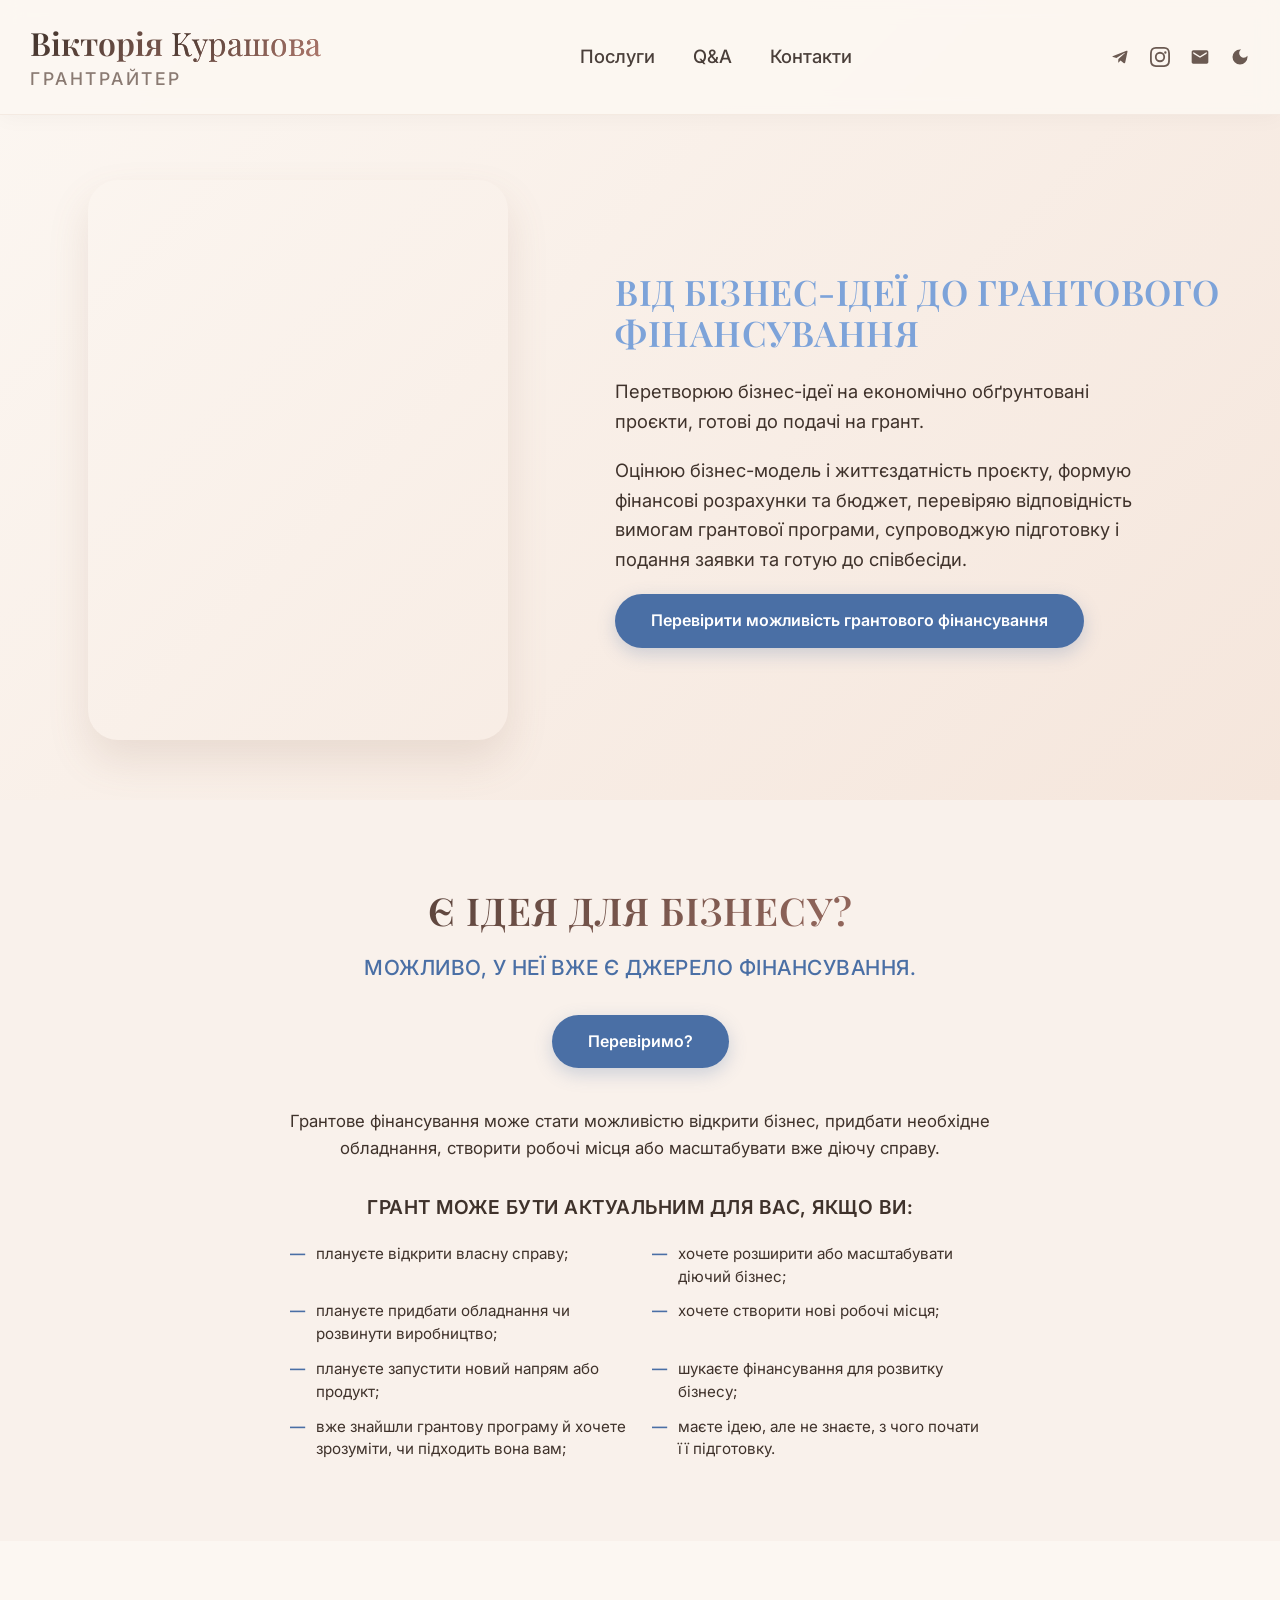
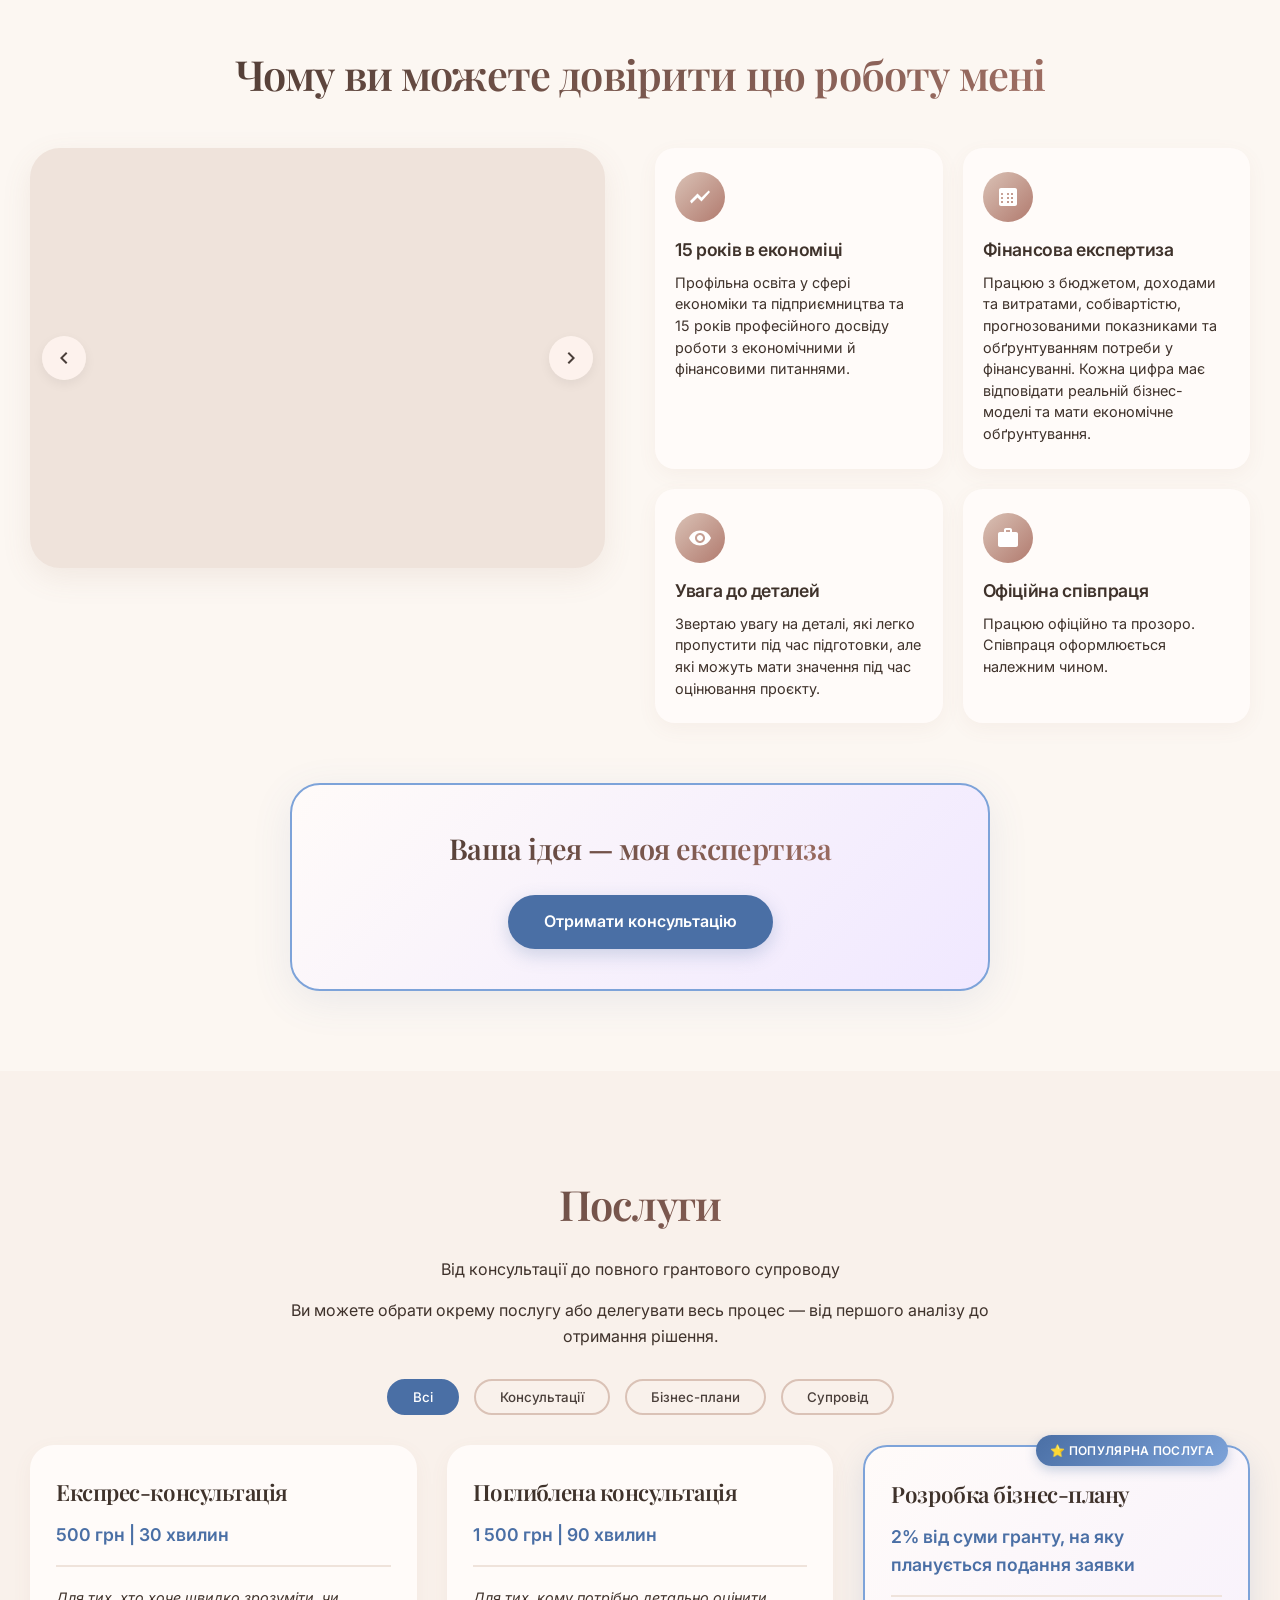
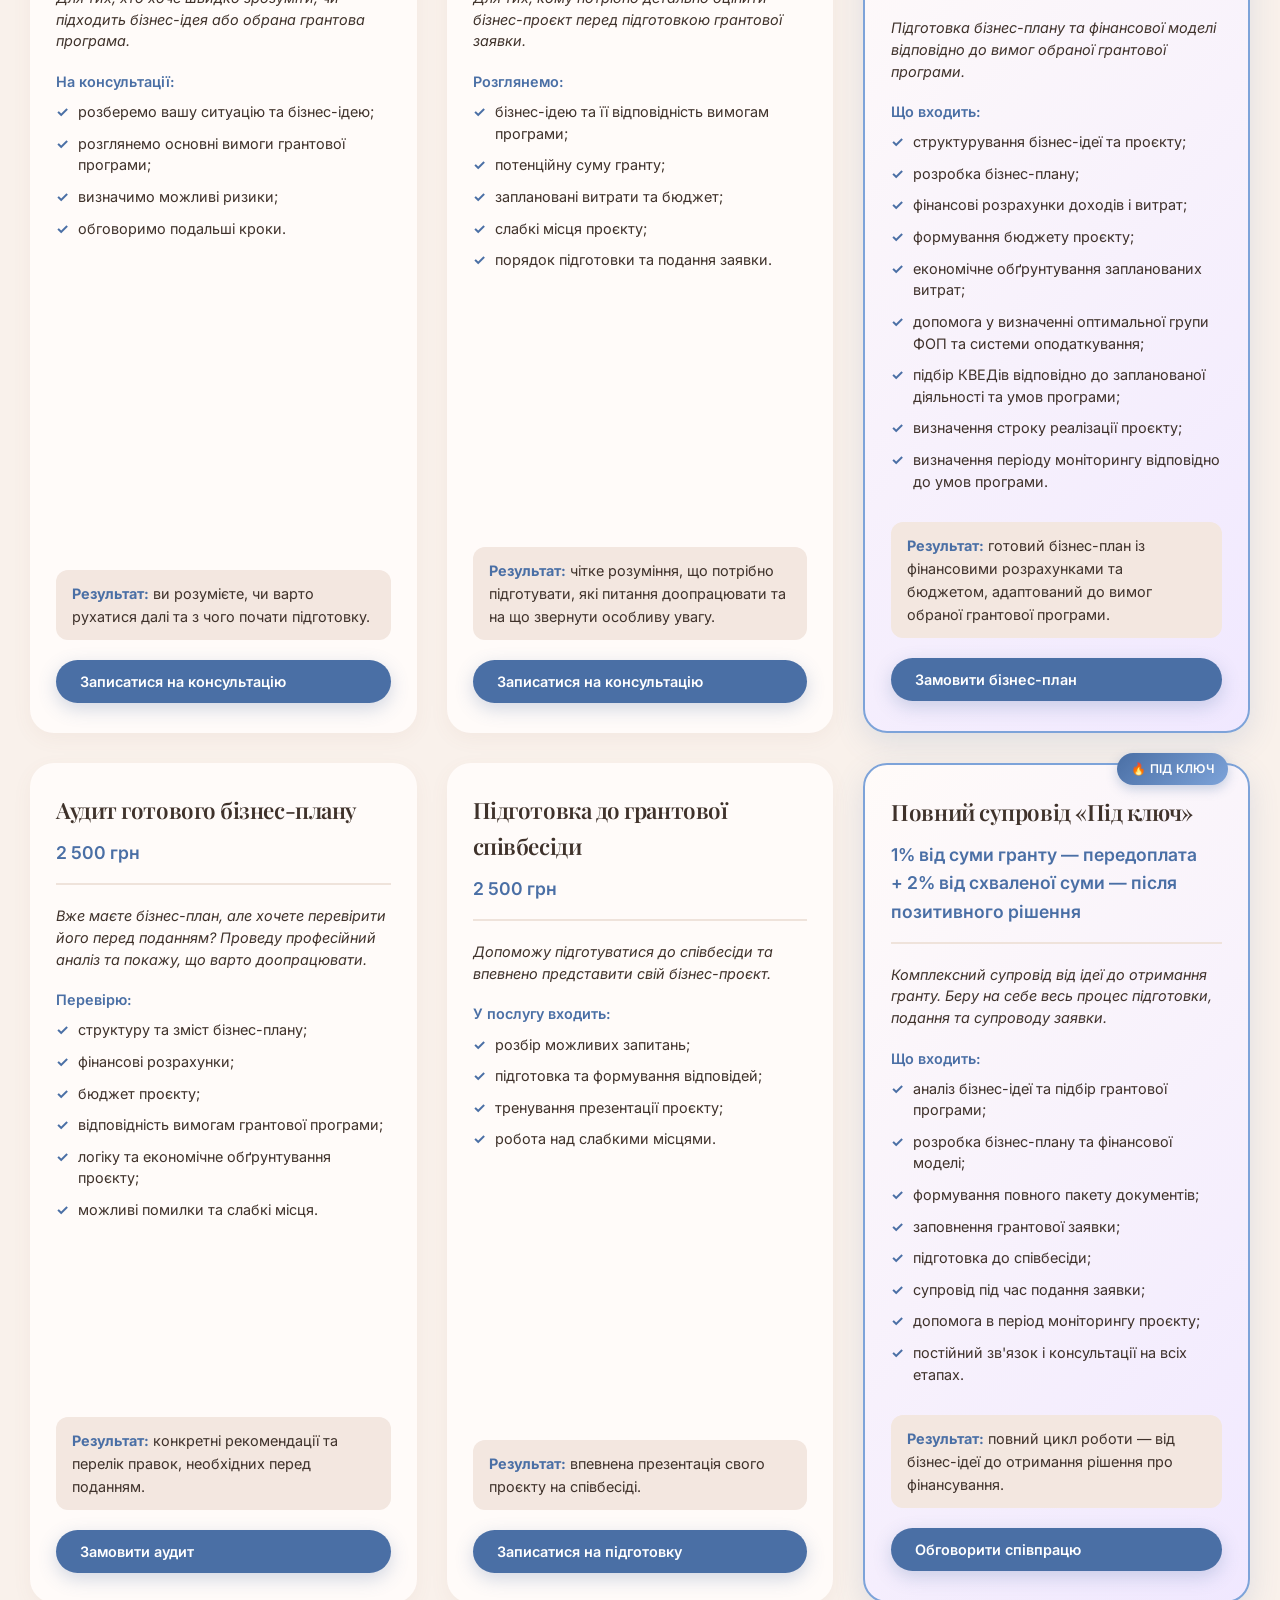
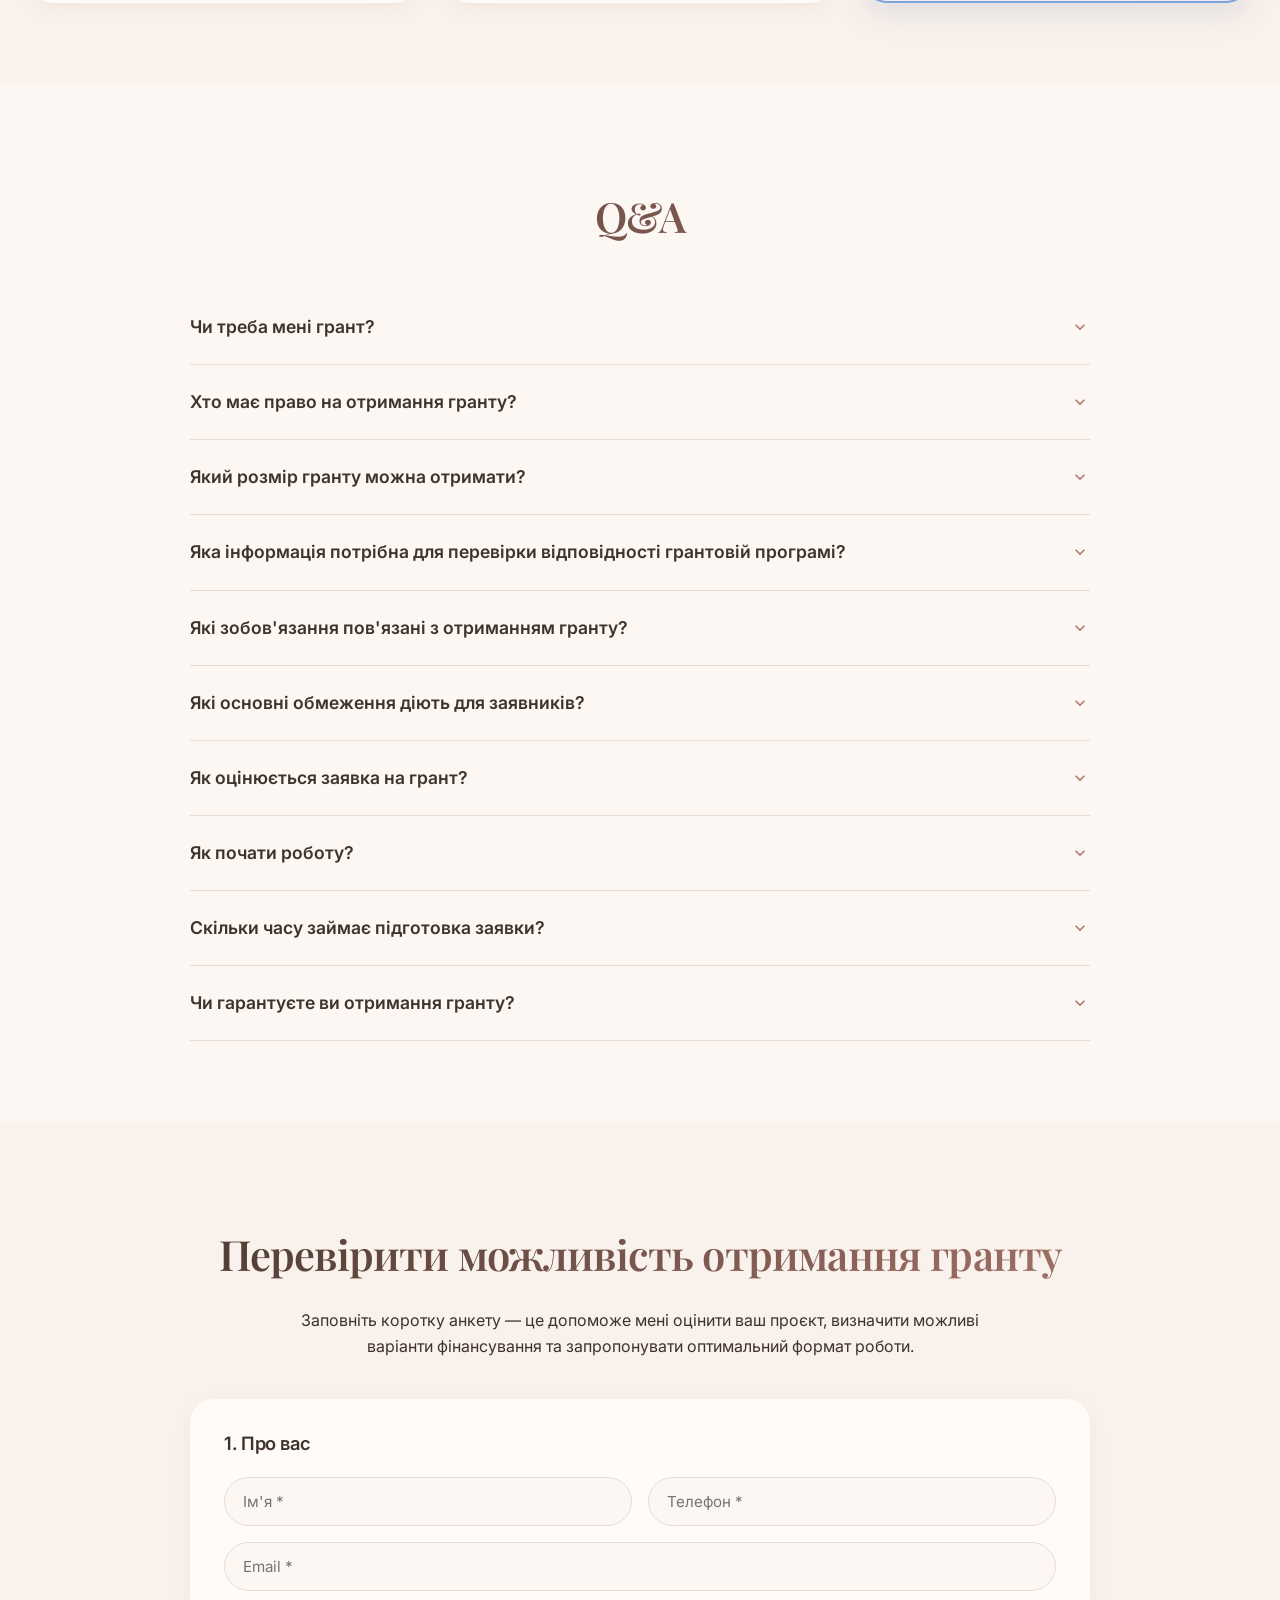
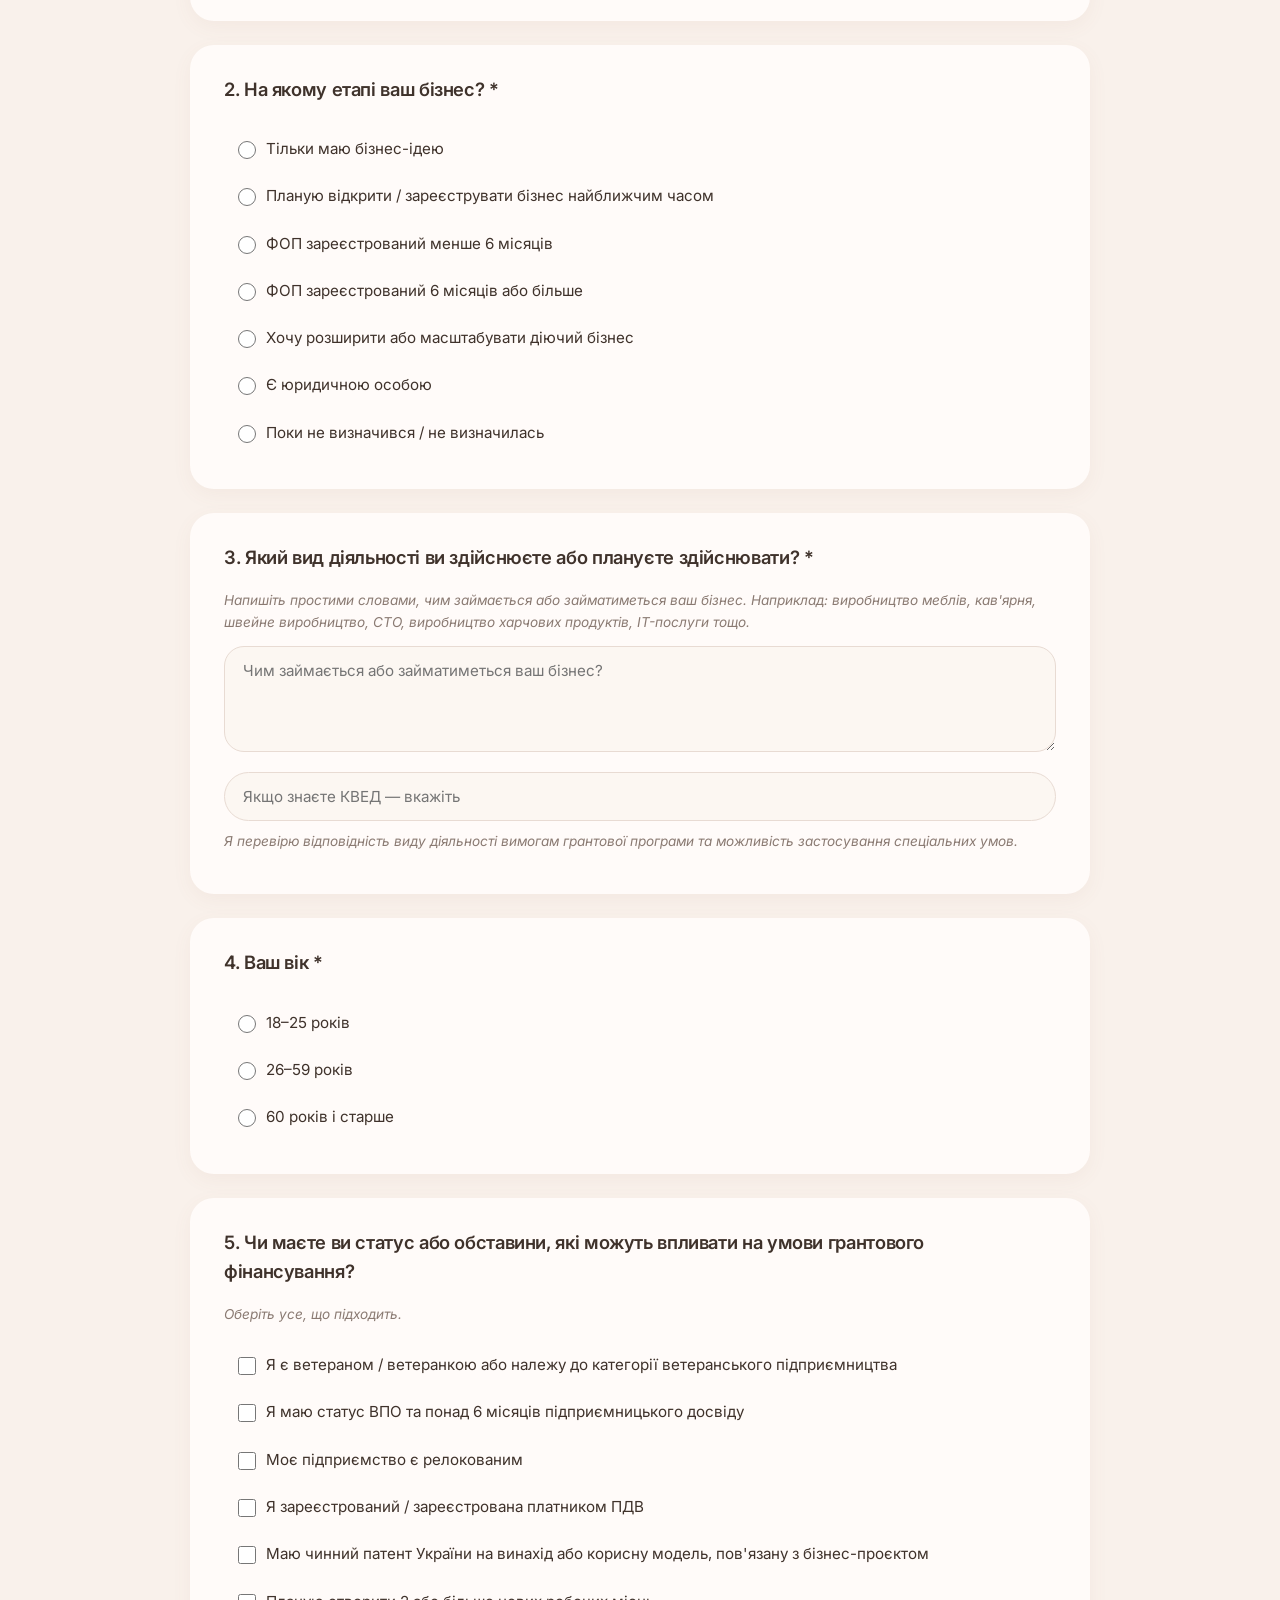
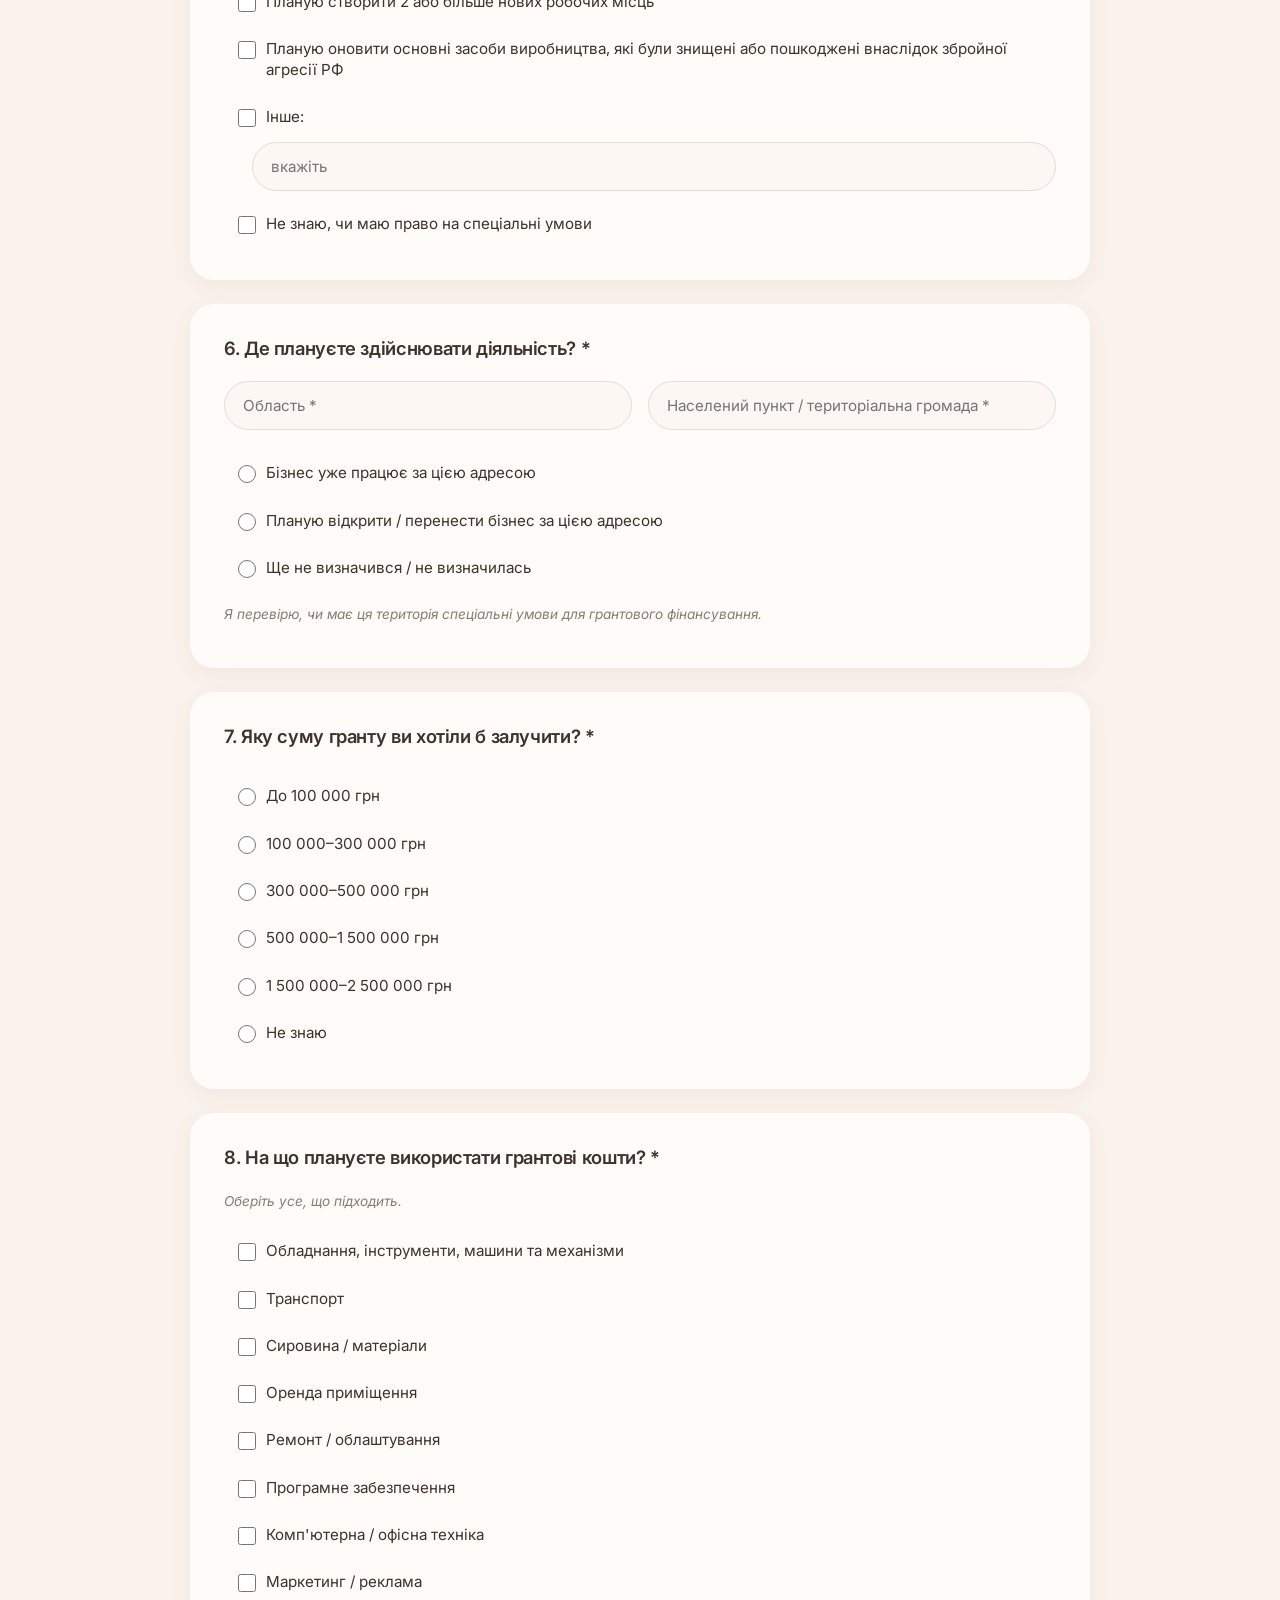
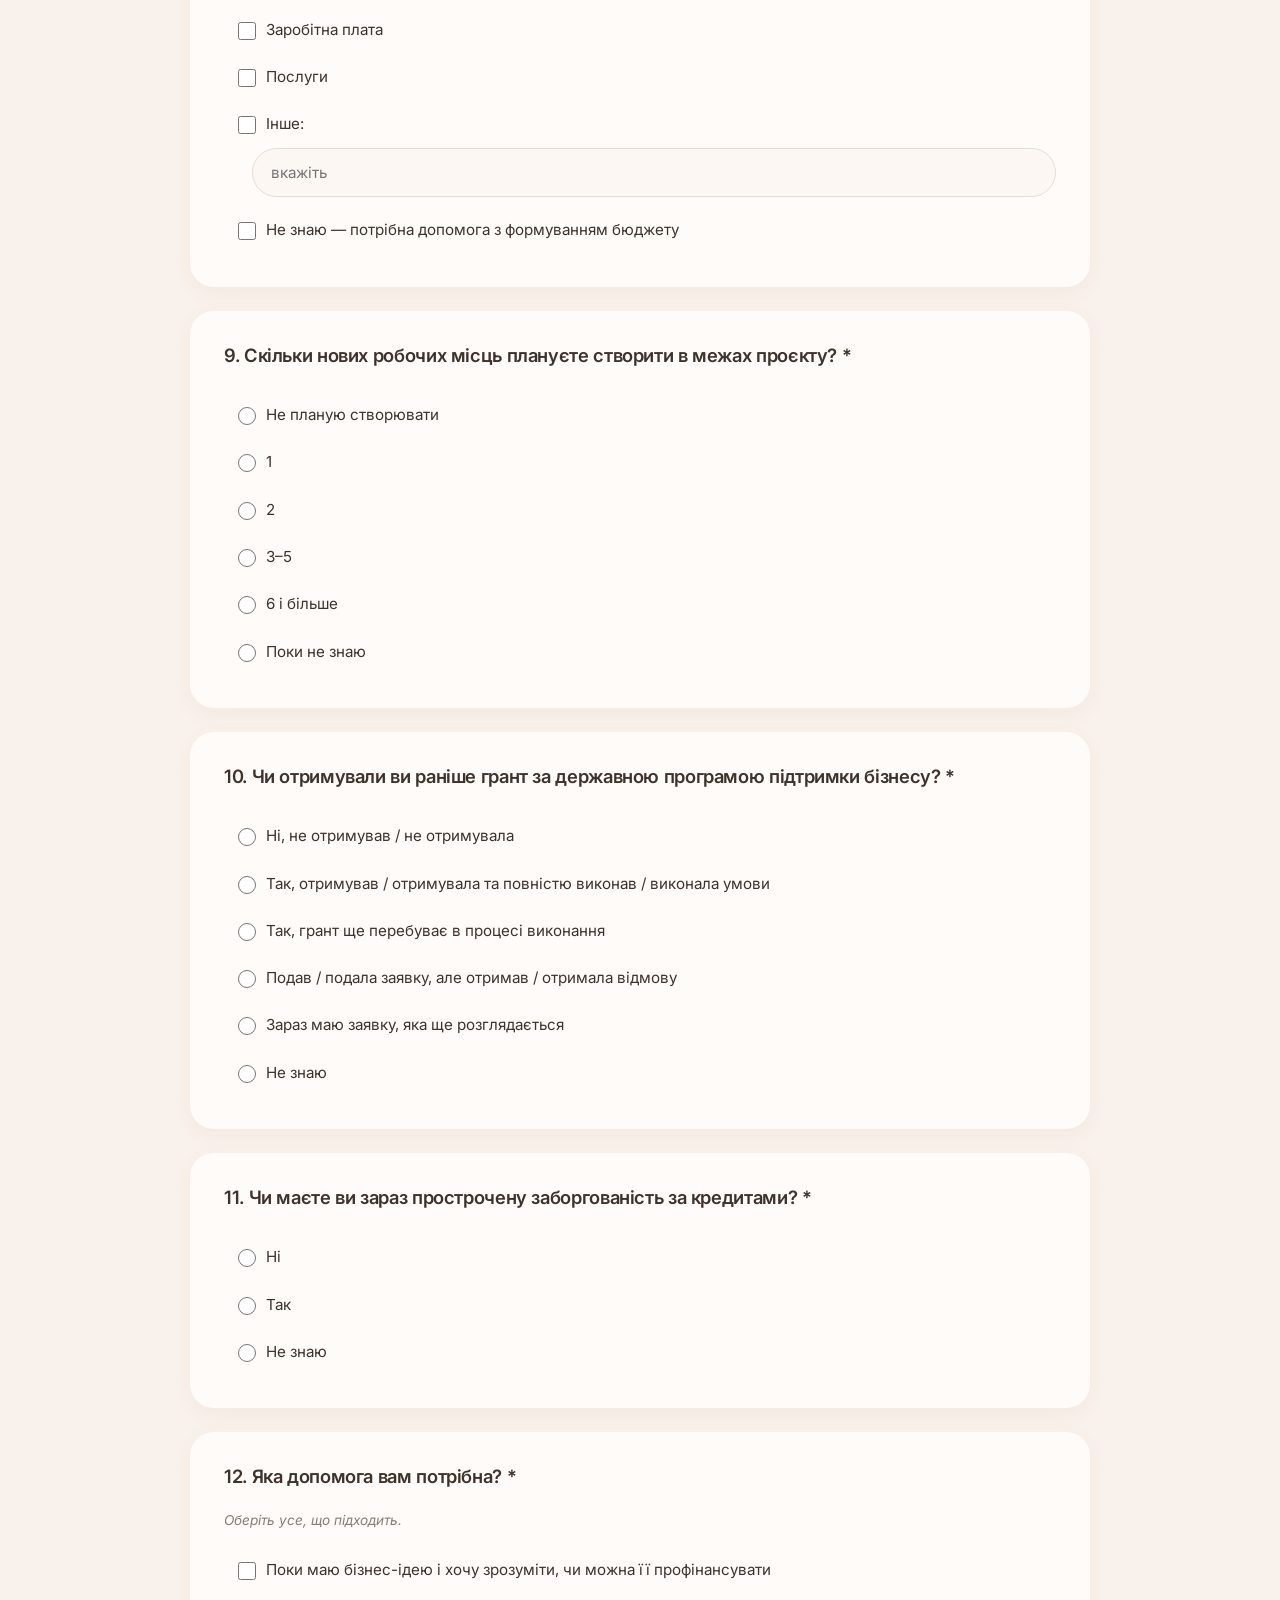
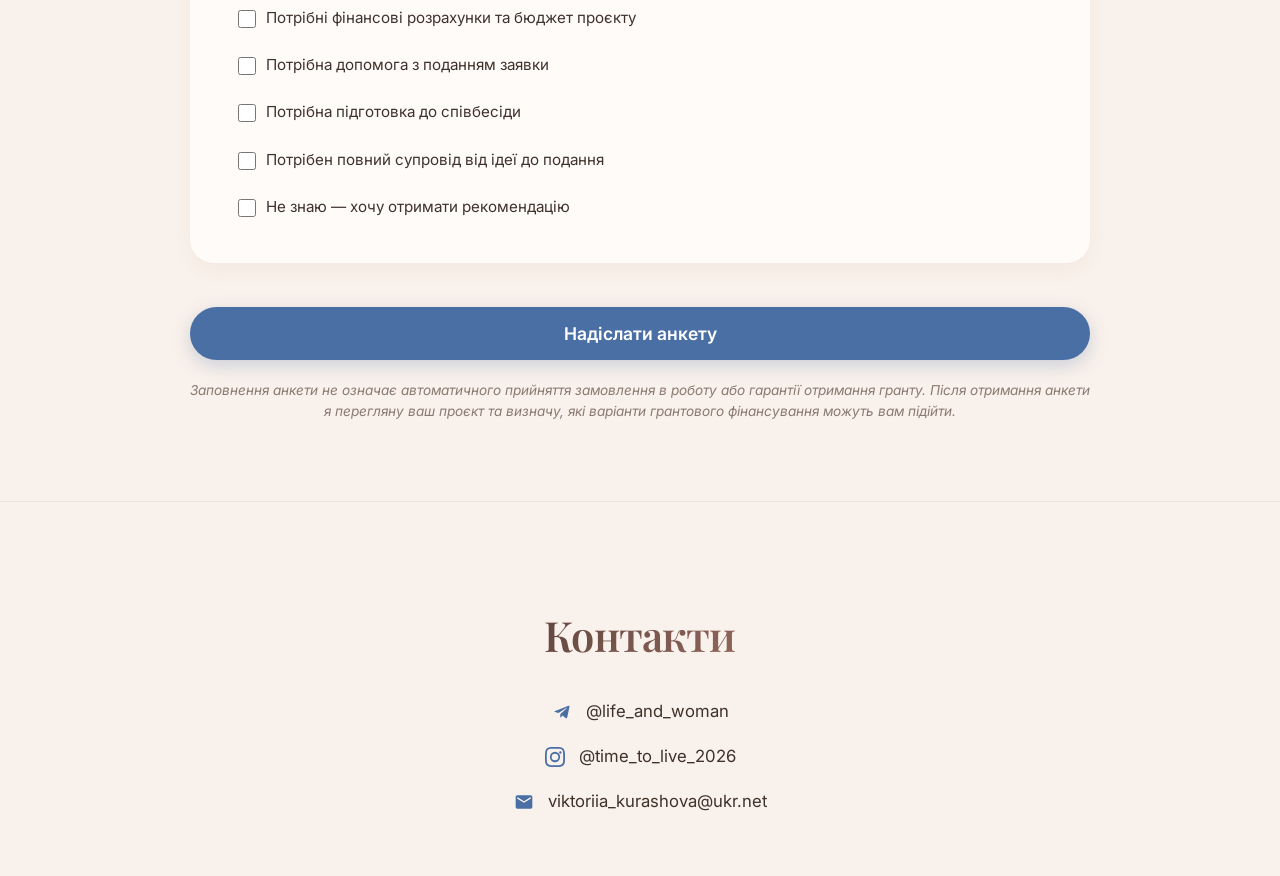
==== commit e522166b: "всё" ====
--- a/P.F.M/index.html
+++ b/P.F.M/index.html
@@ -1,500 +1,685 @@
-<!DOCTYPE html>
-<html lang="uk">
-<head>
-  <meta charset="UTF-8" />
-  <meta name="viewport" content="width=device-width, initial-scale=1.0" />
-  <title>Вікторія Курашова · Грантрайтер · Портфоліо</title>
-  
-  <!-- SEO Meta -->
-  <meta name="description" content="Грантрайтер Вікторія Курашова. Допомога в отриманні грантів від бізнес-ідеї до перемоги." />
-  <meta name="keywords" content="грантрайтер, написання грантів, портфоліо, гранти" />
-  
-  <!-- Open Graph -->
-  <meta property="og:title" content="Вікторія Курашова · Грантрайтер" />
-  <meta property="og:description" content="Допомога в отриманні грантів від бізнес-ідеї до перемоги." />
-  <meta property="og:type" content="website" />
-  
-  <!-- Google Fonts -->
-  <link rel="preconnect" href="https://fonts.googleapis.com" />
-  <link rel="preconnect" href="https://fonts.gstatic.com" crossorigin />
-  <link href="https://fonts.googleapis.com/css2?family=Inter:opsz,wght@14..32,300;14..32,400;14..32,500;14..32,600&family=Playfair+Display:ital,wght@0,400;0,600;1,400&display=swap" rel="stylesheet" />
-  
-  <!-- Font Awesome 6 -->
-  <link rel="stylesheet" href="https://cdnjs.cloudflare.com/ajax/libs/font-awesome/6.0.0-beta3/css/all.min.css" />
-  
-  <!-- CSS -->
-  <link rel="stylesheet" href="style.css" />
-</head>
-<body>
-
-  <!-- ===== PRELOADER ===== -->
-  <div id="preloader">
-    <div class="loader"></div>
-  </div>
-
-  <!-- ===== PROGRESS BAR ===== -->
-  <div class="progress-bar" id="progressBar"></div>
-
-  <!-- ===== HEADER (Sticky) ===== -->
-  <header>
-    <div class="container header-inner">
-      <div class="logo">Вікторія <span>Курашова</span> Грантрайтер </div>
-
-      <button class="burger-menu" id="burgerMenu">
-        <i class="fas fa-bars"></i>
-      </button>
-
-      <nav class="nav-menu" id="navMenu">
-        <a href="#works">Послуги</a>
-        <a href="#faq">Часті запитання</a>
-        <a href="#contacts">Контакти</a>
-      </nav>
-
-      <div class="header-socials">
-        <a href="https://t.me/life_and_woman" target="_blank" data-tooltip="Telegram"><i class="fab fa-telegram-plane"></i></a>
-        <a href="https://instagram.com/time_to_live_2026" target="_blank" data-tooltip="Instagram"><i class="fab fa-instagram"></i></a>
-        <a href="mailto:viktorija060488@icloud.com" data-tooltip="viktorija060488@icloud.com"><i class="fas fa-envelope"></i></a>
-        <button id="themeToggle" class="theme-toggle" data-tooltip="Тема">
-          <i class="fas fa-moon"></i>
-        </button>
-      </div>
-    </div>
-  </header>
-
-  <!-- ===== HERO ===== -->
-  <section id="hero">
-    <div class="container hero-grid">
-      <div class="hero-left">
-        <img src="images/photo1.jpg" alt="Вікторія Курашова" loading="lazy" />
-      </div>
-      <div class="hero-right">
-        <h1 class="hero-name">Вікторія Курашова</h1>
-        <p class="hero-prof">Грантрайтер</p>
-        <h2 class="hero-title">Від бізнес-ідеї до грантової заявки</h2>
-        <p class="hero-desc">Перетворюю бізнес-ідею на економічно обґрунтований проєкт для залучення грантового фінансування</p>
-        <a href="#anketa" class="btn-primary">Підібрати грант</a>
-      </div>
-    </div>
-  </section>
-
-  <!-- ===== ABOUT ===== -->
-  <section id="about">
-    <div class="container">
-      <h2>Про мене</h2>
-      <div class="about-grid">
-        <div class="about-slider">
-          <div class="slides" id="slides">
-            <img src="images/photo1.jpg" alt="Фото 1" loading="lazy" />
-            <img src="images/photo2.jpg" alt="Фото 2" loading="lazy" />
-            <img src="images/photo3.jpg" alt="Фото 3" loading="lazy" />
-            <img src="images/photo4.jpg" alt="Фото 4" loading="lazy" />
-            <img src="images/photo5.jpg" alt="Фото 5" loading="lazy" />
-          </div>
-          <button class="slider-btn prev" id="prevBtn"><i class="fas fa-chevron-left"></i></button>
-          <button class="slider-btn next" id="nextBtn"><i class="fas fa-chevron-right"></i></button>
-        </div>
-
-        <div class="about-features">
-          <div class="feature-card">
-            <div class="feature-icon"><i class="fas fa-chart-line"></i></div>
-            <h3>15 років в економіці</h3>
-            <p>Професійний досвід дозволяє дивитися на бізнес через цифри, а не лише через ідею.</p>
-          </div>
-          <div class="feature-card">
-            <div class="feature-icon"><i class="fas fa-graduation-cap"></i></div>
-            <h3>Профільна освіта</h3>
-            <p>Вища освіта у сфері економіки та підприємництва.</p>
-          </div>
-          <div class="feature-card">
-            <div class="feature-icon"><i class="fas fa-briefcase"></i></div>
-            <h3>Власний бізнес</h3>
-            <p>Я знаю, що таке починати з нуля і приймати реальні підприємницькі рішення.</p>
-          </div>
-          <div class="feature-card">
-            <div class="feature-icon"><i class="fas fa-calculator"></i></div>
-            <h3>Сильна фінансова частина</h3>
-            <p>Особлива увага — економіці проєкту, розрахункам та обґрунтуванню цифр.</p>
-          </div>
-        </div>
-      </div>
-    </div>
-  </section>
-
-  <!-- ===== WORKS (Послуги) ===== -->
-  <section id="works">
-    <div class="container">
-      <h2>Послуги</h2>
-      <p class="section-subtitle">Від консультації до повного грантового супроводу</p>
-      <p class="section-subtitle">Ви можете обрати окрему послугу або делегувати весь процес — від першого аналізу до отримання рішення.</p>
-      
-      <!-- Фільтри -->
-      <div class="filter-buttons">
-        <button class="filter-btn active" data-filter="all">Всі</button>
-        <button class="filter-btn" data-filter="consult">Консультації</button>
-        <button class="filter-btn" data-filter="plan">Бізнес-плани</button>
-      </div>
-
-      <div class="works-grid">
-        <div class="work-card" data-category="consult">
-          <h3>Експрес-консультація</h3>
-          <p class="work-price">500 грн / 30 хвилин</p>
-          <ul class="work-list">
-            <li>Для тих, хто хоче швидко зрозуміти, чи підходить бізнес-ідея або обрана грантова програма</li>
-            <li>На консультації розберемо вашу ситуацію та бізнес-ідею</li>
-            <li>Розглянемо основні вимоги грантової програми</li>
-            <li>Визначимо можливі ризики, обговоримо подальші кроки</li>
-          </ul>
-          <p class="work-result"><strong>Результат:</strong> чітке розуміння, що потрібно підготувати</p>
-          <a href="#anketa" class="btn-primary btn-small">Записатися на консультацію</a>
-        </div>
-
-        <div class="work-card" data-category="consult">
-          <h3>Поглиблена консультація</h3>
-          <p class="work-price">1500 грн / 60 хвилин</p>
-          <ul class="work-list">
-            <li>Для тих, кому потрібно детально оцінити бізнес-проєкт</li>
-            <li>Розберемо потенційну суму гранту</li>
-            <li>Заплановані витрати та бюджет</li>
-            <li>Підберемо підходящі грантові програми</li>
-          </ul>
-          <p class="work-result"><strong>Результат:</strong> готовий бізнес-план з розрахунками</p>
-          <a href="#anketa" class="btn-primary btn-small">Записатися на консультацію</a>
-        </div>
-
-        <div class="work-card" data-category="plan">
-          <h3>Розробка бізнес-плану</h3>
-          <p class="work-price">3400 грн</p>
-          <ul class="work-list">
-            <li>Структурування бізнес-ідеї та проєкту</li>
-            <li>Розробка бізнес-плану</li>
-            <li>Фінансові розрахунки доходів і витрат</li>
-            <li>Формування бюджету проєкту</li>
-            <li>Економічне обґрунтування</li>
-            <li>Допомога у визначенні оптимальної суми</li>
-            <li>Підбір KPI/бізнес-показників</li>
-            <li>Визначення строку реалізації та періоду моніторингу</li>
-          </ul>
-          <p class="work-result"><strong>Результат:</strong> готовий бізнес-план</p>
-          <a href="#anketa" class="btn-primary btn-small">Замовити бізнес-план</a>
-        </div>
-      </div>
-    </div>
-  </section>
-
-  <!-- ===== FAQ ===== -->
-  <section id="faq">
-    <div class="container">
-      <h2>Часті запитання</h2>
-      <div class="faq-list">
-        
-        <div class="faq-item">
-          <div class="faq-question">
-            <span>Хто має право на отримання гранту?</span>
-            <i class="fas fa-chevron-down"></i>
-          </div>
-          <div class="faq-answer">
-            <p>Це можуть бути майбутні підприємці, діючі ФОП або юридичні особи, які не здійснюють господарську діяльність на тимчасово окупованій території України або на території Росії, не перебувають під санкціями, не мають справ про банкрутство, не притягувалися до кримінальної відповідальності за корупцію та не мають заборгованості перед бюджетом.</p>
-          </div>
-        </div>
-
-        <div class="faq-item">
-          <div class="faq-question">
-            <span>Які зобов'язання пов'язані з отриманням гранту?</span>
-            <i class="fas fa-chevron-down"></i>
-          </div>
-          <div class="faq-answer">
-            <p>Умови отримання гранту можуть варіюватися залежно від кожної грантової програми. Зазвичай вимога може полягати в створенні робочих місць, але існують програми, де такі вимоги відсутні.</p>
-          </div>
-        </div>
-
-        <div class="faq-item">
-          <div class="faq-question">
-            <span>Умови і випадки надання</span>
-            <i class="fas fa-chevron-down"></i>
-          </div>
-          <div class="faq-answer">
-            <p>Заяву на отримання мікрогранту можуть подавати:</p>
-            <ul>
-              <li>громадяни України;</li>
-              <li>юридичні особи, засновниками яких є тільки фізичні особи — громадяни України;</li>
-              <li>фізичні особи, що планують відкрити ФОП, дійсні ФОП та юридичні особи:</li>
-            </ul>
-            <ul>
-              <li>які не перебувають і не працюють на тимчасово окупованій території України;</li>
-              <li>які не працюють на території росії;</li>
-              <li>які не перебувають під санкціями;</li>
-              <li>щодо яких не порушували справи про банкрутство;</li>
-              <li>які не притягувались до кримінальної відповідальності за корупцію;</li>
-              <li>які не мають заборгованості перед бюджетом;</li>
-              <li>які не виробляють та/або не реалізують зброю, алкогольні напої, тютюнові вироби та не займаються обміном валют;</li>
-              <li>які не є кредитними, страховими організаціями, інвестиційними, недержавними пенсійними фондами, професійними учасниками ринку цінних паперів, ломбардами.</li>
-            </ul>
-            <p>Отримувачем може бути фізична особа, яка має намір розпочати підприємницьку діяльність і бере на себе зобов'язання зареєструватися фізичною особою — підприємцем або створити юридичну особу у випадку отримання позитивного рішення про надання мікрогранту.</p>
-          </div>
-        </div>
-
-        <div class="faq-item">
-          <div class="faq-question">
-            <span>Який розмір грантів може бути наданий?</span>
-            <i class="fas fa-chevron-down"></i>
-          </div>
-          <div class="faq-answer">
-            <p>Розмір грантів може становити від 50 тисяч гривень до 1 мільйона доларів.</p>
-          </div>
-        </div>
-
-        <div class="faq-item">
-          <div class="faq-question">
-            <span>Яка інформація потрібна для перевірки вимог грантової програми?</span>
-            <i class="fas fa-chevron-down"></i>
-          </div>
-          <div class="faq-answer">
-            <p>Для перевірки вашої кандидатури на відповідність вимогам програми нам необхідна наступна інформація:</p>
-            <ol>
-              <li>ЄДРПОУ компанії або ІНН ФОПа/фізичної особи</li>
-              <li>РНКПО засновників та директора (якщо у Вас ТОВ)</li>
-              <li>Кредитну історію з сайту <a href="https://my.pvbki.com/Cabinet/Home/CreditHistory" target="_blank">https://my.pvbki.com/Cabinet/Home/CreditHistory</a> (сформований файл надіслати нам)</li>
-              <li>Електронну пошту</li>
-              <li>Адресу реєстрації</li>
-              <li>Номер телефону</li>
-            </ol>
-          </div>
-        </div>
-
-        <div class="faq-item">
-          <div class="faq-question">
-            <span>Як почати роботу?</span>
-            <i class="fas fa-chevron-down"></i>
-          </div>
-          <div class="faq-answer">
-            <p>Просто заповніть анкету за кнопкою "Підібрати грант" або напишіть мені в Telegram. Ми проведемо безкоштовну консультацію, щоб визначити ваші потреби та обсяг роботи.</p>
-          </div>
-        </div>
-
-        <div class="faq-item">
-          <div class="faq-question">
-            <span>Скільки часу займає написання гранту?</span>
-            <i class="fas fa-chevron-down"></i>
-          </div>
-          <div class="faq-answer">
-            <p>Залежить від складності. Для невеликих грантів (до €20,000) потрібно 3-5 днів. Для великих міжнародних грантів — 2-3 тижні. Завжди працюю з дедлайнами клієнта.</p>
-          </div>
-        </div>
-
-        <div class="faq-item">
-          <div class="faq-question">
-            <span>Чи надаєте гарантію виграшу?</span>
-            <i class="fas fa-chevron-down"></i>
-          </div>
-          <div class="faq-answer">
-            <p>Жоден грантрайтер не може гарантувати виграш, оскільки це залежить від багатьох факторів. Але я гарантую професійну якісну підготовку документів і супровід на всіх етапах.</p>
-          </div>
-        </div>
-
-      </div>
-    </div>
-  </section>
-
-  <!-- ===== ANKETA (вбудований блок) ===== -->
-  <section id="anketa">
-    <div class="container">
-      <h2>Заповнити заявку</h2>
-      <p class="section-subtitle">Анкета допоможе мені отримати необхідну інформацію про ваш бізнес або бізнес-ідею, визначити обсяг роботи та підготувати пропозицію щодо співпраці.</p>
-      <p class="section-subtitle">Заповнення заявки займає орієнтовно 10–15 хвилин. Якщо ви не знаєте відповіді на окремі питання — це нормально. Зазначте «Не знаю».</p>
-
-      <form class="anketa-form" id="anketaForm">
-        
-        <!-- 1. Контакти -->
-        <div class="anketa-block">
-          <h3>1. Ваші контакти</h3>
-          <div class="form-row">
-            <input type="text" name="name" placeholder="Ім'я та прізвище *" required />
-            <input type="tel" name="phone" placeholder="Телефон / Viber / Telegram *" required />
-          </div>
-          <input type="email" name="email" placeholder="E-mail (необов'язково)" />
-        </div>
-
-        <!-- 2. Етап бізнесу -->
-        <div class="anketa-block">
-          <h3>2. На якому етапі ваш бізнес? *</h3>
-          <div class="radio-group">
-            <label><input type="radio" name="stage" value="Тільки маю бізнес-ідею" required /> Тільки маю бізнес-ідею</label>
-            <label><input type="radio" name="stage" value="Планую відкрити бізнес найближчим часом" /> Планую відкрити / зареєструвати бізнес найближчим часом</label>
-            <label><input type="radio" name="stage" value="Вже маю діючий бізнес" /> Вже маю діючий бізнес</label>
-            <label><input type="radio" name="stage" value="Хочу розширити або масштабувати бізнес" /> Хочу розширити або масштабувати бізнес</label>
-            <label><input type="radio" name="stage" value="Поки не визначився" /> Поки не визначився / не визначилась</label>
-          </div>
-        </div>
-
-        <!-- 3. Про бізнес -->
-        <div class="anketa-block">
-          <h3>3. Розкажіть про ваш бізнес або ідею *</h3>
-          <textarea name="business" rows="4" placeholder="Чим плануєте займатися або чим уже займаєтесь?" required></textarea>
-        </div>
-
-        <!-- 4. Статус -->
-        <div class="anketa-block">
-          <h3>4. Ваш статус *</h3>
-          <div class="radio-group">
-            <label><input type="radio" name="status" value="Фізична особа, ще не маю ФОП" required /> Фізична особа, ще не маю ФОП</label>
-            <label><input type="radio" name="status" value="Планую зареєструвати ФОП" /> Планую зареєструвати ФОП</label>
-            <label><input type="radio" name="status" value="ФОП уже зареєстрований" /> ФОП уже зареєстрований</label>
-            <label><input type="radio" name="status" value="ТОВ / інша юридична особа" /> ТОВ / інша юридична особа</label>
-          </div>
-          <p class="sub-question">Якщо ви ФОП — коли його зареєстровано?</p>
-          <div class="radio-group">
-            <label><input type="radio" name="fop_age" value="Менше 1 року" /> Менше 1 року</label>
-            <label><input type="radio" name="fop_age" value="1–3 роки" /> 1–3 роки</label>
-            <label><input type="radio" name="fop_age" value="Понад 3 роки" /> Понад 3 роки</label>
-            <label><input type="radio" name="fop_age" value="Не знаю" /> Не знаю</label>
-          </div>
-        </div>
-
-        <!-- 5. Вік -->
-        <div class="anketa-block">
-          <h3>5. Ваш вік *</h3>
-          <div class="radio-group">
-            <label><input type="radio" name="age" value="18–25 років" required /> 18–25 років</label>
-            <label><input type="radio" name="age" value="26–59 років" /> 26–59 років</label>
-            <label><input type="radio" name="age" value="60 і старше" /> 60 і старше</label>
-          </div>
-        </div>
-
-        <!-- 6. Особливий статус -->
-        <div class="anketa-block">
-          <h3>6. Чи маєте ви особливий статус або умови, які можуть впливати на розмір чи умови гранту?</h3>
-          <div class="checkbox-group">
-            <label><input type="checkbox" name="special[]" value="Ветеран або член родини" /> Я є ветеран або член його родини (буду суб'єктом ветеранського підприємництва)</label>
-            <label><input type="checkbox" name="special[]" value="Платник ПДВ" /> Я зареєстрований / зареєстрована платником ПДВ</label>
-            <label><input type="checkbox" name="special[]" value="ВПО" /> Я маю статус ВПО та понад 6 місяців підприємницького досвіду</label>
-            <label><input type="checkbox" name="special[]" value="Релоковане підприємство" /> Мій бізнес є релокованим підприємством</label>
-            <label><input type="checkbox" name="special[]" value="Створення 2+ робочих місць" /> Я планую створити мінімум 2 нових робочих місця</label>
-            <label><input type="checkbox" name="special[]" value="Оновлення основних засобів" /> Грант планую використати на оновлення основних засобів виробництва, знищених або пошкоджених внаслідок збройної агресії РФ</label>
-            <label><input type="checkbox" name="special[]" value="Частина власних коштів" /> Я маю частину власних коштів від необхідної суми гранту</label>
-            <label><input type="checkbox" name="special[]" value="Інше" /> Інше: <input type="text" name="special_other" placeholder="вкажіть" style="display:inline-block; width:auto; padding:4px 10px; margin-left:8px; border-radius:20px; border:1px solid #e8dbd3;" /></label>
-            <label><input type="checkbox" name="special[]" value="Нічого з переліченого" /> Нічого з переліченого</label>
-          </div>
-        </div>
-
-        <!-- 7. Регіон -->
-        <div class="anketa-block">
-          <h3>7. Де буде працювати ваш бізнес? *</h3>
-          <div class="radio-group">
-            <label><input type="radio" name="region" value="Дніпропетровська область" required /> Дніпропетровська область</label>
-            <label><input type="radio" name="region" value="Донецька область" /> Донецька область</label>
-            <label><input type="radio" name="region" value="Запорізька область" /> Запорізька область</label>
-            <label><input type="radio" name="region" value="Миколаївська область" /> Миколаївська область</label>
-            <label><input type="radio" name="region" value="Одеська область" /> Одеська область</label>
-            <label><input type="radio" name="region" value="Сумська область" /> Сумська область</label>
-            <label><input type="radio" name="region" value="Харківська область" /> Харківська область</label>
-            <label><input type="radio" name="region" value="Херсонська область" /> Херсонська область</label>
-            <label><input type="radio" name="region" value="Чернігівська область" /> Чернігівська область</label>
-            <label><input type="radio" name="region" value="Славутицька міська територіальна громада Київської області" /> Славутицька міська територіальна громада Київської області</label>
-            <label><input type="radio" name="region" value="Інша область" /> Інша область</label>
-          </div>
-        </div>
-
-        <!-- 8. Сектор -->
-        <div class="anketa-block">
-          <h3>8. До якого сектору належить ваш бізнес? *</h3>
-          <p class="hint">Оберіть один або декілька варіантів:</p>
-          <div class="checkbox-group">
-            <label><input type="checkbox" name="sector[]" value="Перероблення відходів / циркулярна економіка" /> Перероблення відходів / циркулярна економіка</label>
-            <label><input type="checkbox" name="sector[]" value="Економіка догляду / реабілітація / соціальні послуги" /> Економіка догляду / реабілітація / соціальні послуги</label>
-            <label><input type="checkbox" name="sector[]" value="Високотехнологічне виробництво" /> Високотехнологічне виробництво</label>
-            <label><input type="checkbox" name="sector[]" value="Креативні індустрії" /> Креативні індустрії</label>
-            <label><input type="checkbox" name="sector[]" value="ІТ / цифрові продукти та послуги" /> ІТ / цифрові продукти та послуги</label>
-            <label><input type="checkbox" name="sector[]" value="Освіта" /> Освіта</label>
-            <label><input type="checkbox" name="sector[]" value="Спорт / здоровий спосіб життя" /> Спорт / здоровий спосіб життя</label>
-            <label><input type="checkbox" name="sector[]" value="Готельно-ресторанний бізнес" /> Готельно-ресторанний бізнес</label>
-            <label><input type="checkbox" name="sector[]" value="Будівництво / інфраструктурне відновлення" /> Будівництво / інфраструктурне відновлення</label>
-            <label><input type="checkbox" name="sector[]" value="Промисловість / харчова промисловість" /> Промисловість / харчова промисловість</label>
-            <label><input type="checkbox" name="sector[]" value="Енергетика / комунальна сфера" /> Енергетика / комунальна сфера</label>
-            <label><input type="checkbox" name="sector[]" value="Агропромисловий комплекс" /> Агропромисловий комплекс</label>
-            <label><input type="checkbox" name="sector[]" value="Оборонно-промисловий комплекс" /> Оборонно-промисловий комплекс</label>
-            <label><input type="checkbox" name="sector[]" value="Охорона здоров'я / соціальна сфера" /> Охорона здоров'я / соціальна сфера</label>
-            <label><input type="checkbox" name="sector[]" value="Кібербезпека" /> Кібербезпека</label>
-            <label><input type="checkbox" name="sector[]" value="Інше" /> Інше: <input type="text" name="sector_other" placeholder="вкажіть" style="display:inline-block; width:auto; padding:4px 10px; margin-left:8px; border-radius:20px; border:1px solid #e8dbd3;" /></label>
-          </div>
-        </div>
-
-        <!-- 9. Сума -->
-        <div class="anketa-block">
-          <h3>9. Скільки коштів потрібно для реалізації вашого проєкту? *</h3>
-          <div class="radio-group">
-            <label><input type="radio" name="amount" value="До 100 000 грн" required /> До 100 000 грн</label>
-            <label><input type="radio" name="amount" value="100 000–250 000 грн" /> 100 000–250 000 грн</label>
-            <label><input type="radio" name="amount" value="250 000–500 000 грн" /> 250 000–500 000 грн</label>
-            <label><input type="radio" name="amount" value="Понад 500 000 грн" /> Понад 500 000 грн</label>
-            <label><input type="radio" name="amount" value="Не знаю — потрібен розрахунок" /> Не знаю — потрібен розрахунок</label>
-          </div>
-        </div>
-
-        <!-- 10. Витрати -->
-        <div class="anketa-block">
-          <h3>10. На що плануєте витратити кошти? *</h3>
-          <p class="hint">Оберіть усе, що підходить:</p>
-          <div class="checkbox-group">
-            <label><input type="checkbox" name="expenses[]" value="Обладнання" /> Обладнання</label>
-            <label><input type="checkbox" name="expenses[]" value="Сировина / матеріали" /> Сировина / матеріали</label>
-            <label><input type="checkbox" name="expenses[]" value="Оренда приміщення" /> Оренда приміщення</label>
-            <label><input type="checkbox" name="expenses[]" value="Ремонт / облаштування" /> Ремонт / облаштування</label>
-            <label><input type="checkbox" name="expenses[]" value="Програмне забезпечення / техніка" /> Програмне забезпечення / техніка</label>
-            <label><input type="checkbox" name="expenses[]" value="Реклама та маркетинг" /> Реклама та маркетинг</label>
-            <label><input type="checkbox" name="expenses[]" value="Заробітна плата" /> Заробітна плата</label>
-            <label><input type="checkbox" name="expenses[]" value="Транспорт" /> Транспорт</label>
-            <label><input type="checkbox" name="expenses[]" value="Інше" /> Інше: <input type="text" name="expenses_other" placeholder="вкажіть" style="display:inline-block; width:auto; padding:4px 10px; margin-left:8px; border-radius:20px; border:1px solid #e8dbd3;" /></label>
-          </div>
-        </div>
-
-        <!-- 11. Послуга -->
-        <div class="anketa-block">
-          <h3>11. Яка послуга вам потрібна? *</h3>
-          <div class="radio-group">
-            <label><input type="radio" name="service" value="Підібрати грантову програму" required /> Підібрати грантову програму</label>
-            <label><input type="radio" name="service" value="Розробити бізнес-план" /> Розробити бізнес-план</label>
-            <label><input type="radio" name="service" value="Підготувати бізнес-план та грантову заявку" /> Підготувати бізнес-план та грантову заявку</label>
-            <label><input type="radio" name="service" value="Проаналізувати готовий бізнес-план" /> Проаналізувати готовий бізнес-план</label>
-            <label><input type="radio" name="service" value="Підготуватися до подачі / співбесіди" /> Підготуватися до подачі / співбесіди</label>
-            <label><input type="radio" name="service" value="Консультація щодо підготовки проєкту" /> Консультація щодо підготовки проєкту</label>
-            <label><input type="radio" name="service" value="Поки не знаю — хочу обговорити" /> Поки не знаю — хочу обговорити</label>
-          </div>
-        </div>
-
-        <button type="submit" class="btn-primary btn-large">Подати заявку на співпрацю</button>
-
-        <p class="anketa-disclaimer">Заповнення заявки не означає автоматичного прийняття замовлення в роботу або гарантії отримання гранту. Після отримання заявки я зв'яжуся з вами, щоб уточнити деталі, визначити обсяг роботи та погодити формат співпраці.</p>
-      </form>
-    </div>
-  </section>
-
-  <!-- ===== CONTACTS ===== -->
-  <section id="contacts">
-    <div class="container contacts-wrapper">
-      <div class="contacts-info">
-        <h2>Контакти</h2>
-        <div class="contact-item">
-          <i class="fab fa-telegram-plane"></i>
-          <a href="https://t.me/life_and_woman" target="_blank">@life_and_woman</a>
-        </div>
-        <div class="contact-item">
-          <i class="fab fa-instagram"></i>
-          <a href="https://instagram.com/time_to_live_2026" target="_blank">@time_to_live_2026</a>
-        </div>
-        <div class="contact-item">
-          <i class="fas fa-envelope"></i>
-          <a href="mailto:viktorija060488@icloud.com">viktorija060488@icloud.com</a>
-        </div>
-      </div>
-    </div>
-  </section>
-
-  <!-- ===== BACK TO TOP ===== -->
-  <button id="backToTop" class="back-to-top">
-    <i class="fas fa-arrow-up"></i>
-  </button>
-
-  <!-- ===== JS ===== -->
-  <script src="script.js"></script>
-</body>
+<!DOCTYPE html>
+<html lang="uk">
+<head>
+  <meta charset="UTF-8" />
+  <meta name="viewport" content="width=device-width, initial-scale=1.0, viewport-fit=cover" />
+  <meta name="theme-color" content="#fcf7f2" media="(prefers-color-scheme: light)" />
+  <meta name="theme-color" content="#1a1412" media="(prefers-color-scheme: dark)" />
+  <title>Вікторія Курашова · Грантрайтер · Портфоліо</title>
+
+  <meta name="description" content="Грантрайтер Вікторія Курашова. Допомога в отриманні грантів від бізнес-ідеї до перемоги." />
+  <meta name="keywords" content="грантрайтер, написання грантів, портфоліо, гранти" />
+  <meta name="robots" content="index, follow" />
+  <link rel="canonical" href="https://winner.biz.ua/" />
+
+  <meta property="og:title" content="Вікторія Курашова · Грантрайтер" />
+  <meta property="og:description" content="Допомога в отриманні грантів від бізнес-ідеї до перемоги." />
+  <meta property="og:type" content="website" />
+  <meta property="og:image" content="https://winner.biz.ua/images/photo1.png" />
+  <meta property="og:url" content="https://winner.biz.ua/" />
+
+  <link rel="manifest" href="/manifest.json" />
+  <link rel="apple-touch-icon" href="images/icon-192.png" />
+  <meta name="apple-mobile-web-app-capable" content="yes" />
+  <meta name="apple-mobile-web-app-status-bar-style" content="default" />
+  <meta name="apple-mobile-web-app-title" content="Грантрайтер" />
+
+  <link rel="preload" as="image" href="images/photo1.png" type="image/webp" />
+
+  <!-- Google Tag Manager -->
+  <script>(function(w,d,s,l,i){w[l]=w[l]||[];w[l].push({'gtm.start':
+  new Date().getTime(),event:'gtm.js'});var f=d.getElementsByTagName(s)[0],
+  j=d.createElement(s),dl=l!='dataLayer'?'&l='+l:'';j.async=true;j.src=
+  'https://www.googletagmanager.com/gtm.js?id='+i+dl;f.parentNode.insertBefore(j,f);
+  })(window,document,'script','dataLayer','GTM-MR5RRKVV');</script>
+
+  <link rel="preconnect" href="https://fonts.googleapis.com" />
+  <link rel="preconnect" href="https://fonts.gstatic.com" crossorigin />
+  <link rel="preload" as="style" href="https://fonts.googleapis.com/css2?family=Inter:opsz,wght@14..32,300;14..32,400;14..32,500;14..32,600;14..32,700&family=Playfair+Display:ital,wght@0,400;0,600;0,700;1,400&display=swap" onload="this.onload=null;this.rel='stylesheet'" />
+  <noscript>
+    <link rel="stylesheet" href="https://fonts.googleapis.com/css2?family=Inter:opsz,wght@14..32,300;14..32,400;14..32,500;14..32,600;14..32,700&family=Playfair+Display:ital,wght@0,400;0,600;0,700;1,400&display=swap" />
+  </noscript>
+
+  <link rel="stylesheet" href="https://unpkg.com/aos@2.3.1/dist/aos.css" />
+
+  <script type="application/ld+json">
+  {
+    "@context": "https://schema.org",
+    "@type": "Person",
+    "name": "Вікторія Курашова",
+    "jobTitle": "Грантрайтер",
+    "url": "https://winner.biz.ua",
+    "image": "https://winner.biz.ua/images/photo1.png",
+    "description": "Допомога в отриманні грантів від бізнес-ідеї до перемоги",
+    "email": "viktoriia060488@icloud.com",
+    "sameAs": [
+      "https://t.me/life_and_woman",
+      "https://www.instagram.com/time_to_live_2026"
+    ],
+    "knowsAbout": ["Грантрайтинг", "Бізнес-планування", "Проєктний менеджмент"]
+  }
+  </script>
+
+  <link rel="stylesheet" href="style.css" />
+</head>
+<body>
+
+  <noscript><iframe src="https://www.googletagmanager.com/ns.html?id=GTM-MR5RRKVV"
+  height="0" width="0" style="display:none;visibility:hidden"></iframe></noscript>
+
+  <div id="preloader"><div class="loader"></div></div>
+  <div class="progress-bar" id="progressBar"></div>
+
+  <header>
+    <div class="container header-inner">
+      <div class="logo">
+        <span class="logo-name">Вікторія <span>Курашова</span></span>
+        <span class="logo-sub">Грантрайтер</span>
+      </div>
+
+      <button class="burger-menu" id="burgerMenu" aria-label="Відкрити меню">
+        <svg width="26" height="26" viewBox="0 0 24 24" fill="currentColor"><path d="M3 18h18v-2H3v2zm0-5h18v-2H3v2zm0-7v2h18V6H3z"/></svg>
+      </button>
+
+      <nav class="nav-menu" id="navMenu">
+        <a href="#works">Послуги</a>
+        <a href="#faq">Q&amp;A</a>
+        <a href="#contacts">Контакти</a>
+      </nav>
+
+      <div class="header-socials">
+        <!-- ВИДАЛЕНО ІКОНКУ ТЕЛЕФОНУ -->
+        <a href="https://t.me/life_and_woman" target="_blank" data-tooltip="Telegram" aria-label="Telegram">
+          <svg width="20" height="20" viewBox="0 0 24 24" fill="currentColor"><path d="M9.78 18.65l.28-4.23 7.68-6.92c.34-.31-.07-.46-.52-.19L7.74 13.3 3.64 12c-.88-.25-.89-.86.2-1.3l15.97-6.16c.73-.33 1.43.18 1.15 1.3l-2.72 12.81c-.19.91-.74 1.13-1.5.71L12.6 16.3l-1.99 1.93c-.23.23-.42.42-.83.42z"/></svg>
+        </a>
+        <a href="https://www.instagram.com/time_to_live_2026" target="_blank" data-tooltip="Instagram" aria-label="Instagram">
+          <svg width="20" height="20" viewBox="0 0 24 24" fill="currentColor"><path d="M12 2.16c3.2 0 3.58.01 4.85.07 3.25.15 4.77 1.69 4.92 4.92.06 1.27.07 1.65.07 4.85 0 3.2-.01 3.58-.07 4.85-.15 3.23-1.66 4.77-4.92 4.92-1.27.06-1.65.07-4.85.07-3.2 0-3.58-.01-4.85-.07-3.26-.15-4.77-1.7-4.92-4.92-.06-1.27-.07-1.65-.07-4.85 0-3.2.01-3.58.07-4.85.15-3.23 1.66-4.77 4.92-4.92 1.27-.06 1.65-.07 4.85-.07zM12 0C8.74 0 8.33.01 7.05.07 2.7.27.27 2.69.07 7.05.01 8.33 0 8.74 0 12s.01 3.67.07 4.95c.2 4.36 2.62 6.78 6.98 6.98 1.28.06 1.69.07 4.95.07s3.67-.01 4.95-.07c4.35-.2 6.78-2.62 6.98-6.98.06-1.28.07-1.69.07-4.95s-.01-3.67-.07-4.95c-.2-4.35-2.62-6.78-6.98-6.98C15.67.01 15.26 0 12 0zm0 5.84a6.16 6.16 0 100 12.32 6.16 6.16 0 000-12.32zM12 16a4 4 0 110-8 4 4 0 010 8zm6.41-10.85a1.44 1.44 0 100 2.88 1.44 1.44 0 000-2.88z"/></svg>
+        </a>
+        <a href="mailto:viktoriia_kurashova@ukr.net" data-tooltip="viktoriia_kurashova@ukr.net" aria-label="Email">
+          <svg width="20" height="20" viewBox="0 0 24 24" fill="currentColor"><path d="M20 4H4c-1.1 0-2 .9-2 2v12c0 1.1.9 2 2 2h16c1.1 0 2-.9 2-2V6c0-1.1-.9-2-2-2zm0 4l-8 5-8-5V6l8 5 8-5v2z"/></svg>
+        </a>
+        <button id="themeToggle" class="theme-toggle" data-tooltip="Тема" aria-label="Перемкнути тему">
+          <svg width="20" height="20" viewBox="0 0 24 24" fill="currentColor" class="icon-moon"><path d="M12 3a9 9 0 109 9c0-.46-.04-.92-.1-1.36a5.39 5.39 0 01-4.4 2.26 5.4 5.4 0 01-3.14-9.8c-.44-.06-.9-.1-1.36-.1z"/></svg>
+        </button>
+      </div>
+    </div>
+  </header>
+
+  <main>
+    <section id="hero">
+      <div class="container hero-grid">
+        <div class="hero-left" data-aos="fade-right">
+          <picture>
+            <source srcset="images/photo1.png" type="image/webp" />
+            <img src="images/photo1.png" alt="Вікторія Курашова" width="420" height="560" loading="eager" fetchpriority="high" />
+          </picture>
+        </div>
+        <div class="hero-right" data-aos="fade-left">
+          <h2 class="hero-title">Від бізнес-ідеї до грантового фінансування</h2>
+          <p class="hero-desc">Перетворюю бізнес-ідеї на економічно обґрунтовані проєкти, готові до подачі на грант.</p>
+          <p class="hero-desc">Оцінюю бізнес-модель і життєздатність проєкту, формую фінансові розрахунки та бюджет, перевіряю відповідність вимогам грантової програми, супроводжую підготовку і подання заявки та готую до співбесіди.</p>
+          <a href="#anketa" class="btn-primary">Перевірити можливість грантового фінансування</a>
+        </div>
+      </div>
+    </section>
+
+    <section id="idea">
+      <div class="container">
+        <div class="idea-block" data-aos="fade-up">
+          <h2 class="idea-title">Є ідея для бізнесу?</h2>
+          <p class="idea-subtitle">Можливо, у неї вже є джерело фінансування.</p>
+          <a href="#anketa" class="btn-primary">Перевіримо?</a>
+          <p class="idea-desc">Грантове фінансування може стати можливістю відкрити бізнес, придбати необхідне обладнання, створити робочі місця або масштабувати вже діючу справу.</p>
+          <h3 class="idea-list-title">Грант може бути актуальним для вас, якщо ви:</h3>
+          <ul class="idea-list">
+            <li>плануєте відкрити власну справу;</li>
+            <li>хочете розширити або масштабувати діючий бізнес;</li>
+            <li>плануєте придбати обладнання чи розвинути виробництво;</li>
+            <li>хочете створити нові робочі місця;</li>
+            <li>плануєте запустити новий напрям або продукт;</li>
+            <li>шукаєте фінансування для розвитку бізнесу;</li>
+            <li>вже знайшли грантову програму й хочете зрозуміти, чи підходить вона вам;</li>
+            <li>маєте ідею, але не знаєте, з чого почати її підготовку.</li>
+          </ul>
+        </div>
+      </div>
+    </section>
+
+    <section id="about">
+      <div class="container">
+        <h2 data-aos="fade-up">Чому ви можете довірити цю роботу мені</h2>
+
+        <div class="about-grid">
+          <div class="about-slider" data-aos="fade-right">
+            <div class="slides" id="slides">
+              <picture><source srcset="images/photo1.png" type="image/webp" /><img src="images/photo1.png" alt="Фото 1" width="600" height="400" loading="lazy" /></picture>
+              <picture><source srcset="images/photo2.png" type="image/webp" /><img src="images/photo2.png" alt="Фото 2" width="600" height="400" loading="lazy" /></picture>
+              <picture><source srcset="images/photo3.png" type="image/webp" /><img src="images/photo3.png" alt="Фото 3" width="600" height="400" loading="lazy" /></picture>
+              <picture><source srcset="images/photo4.png" type="image/webp" /><img src="images/photo4.png" alt="Фото 4" width="600" height="400" loading="lazy" /></picture>
+            </div>
+            <button class="slider-btn prev" id="prevBtn" aria-label="Попереднє фото">
+              <svg width="24" height="24" viewBox="0 0 24 24" fill="currentColor"><path d="M15.41 7.41L14 6l-6 6 6 6 1.41-1.41L10.83 12z"/></svg>
+            </button>
+            <button class="slider-btn next" id="nextBtn" aria-label="Наступне фото">
+              <svg width="24" height="24" viewBox="0 0 24 24" fill="currentColor"><path d="M10 6L8.59 7.41 13.17 12l-4.58 4.59L10 18l6-6z"/></svg>
+            </button>
+          </div>
+
+          <div class="about-features" data-aos="fade-left">
+            <div class="feature-card" data-aos="fade-up" data-aos-delay="100">
+              <div class="feature-icon">
+                <svg width="24" height="24" viewBox="0 0 24 24" fill="currentColor"><path d="M3.5 18.5l6-6 4 4L22 6.92l-1.41-1.41-7.09 7.09-4-4L2 16z"/></svg>
+              </div>
+              <h3>15 років в економіці</h3>
+              <p>Профільна освіта у сфері економіки та підприємництва та 15 років професійного досвіду роботи з економічними й фінансовими питаннями.</p>
+            </div>
+            <div class="feature-card" data-aos="fade-up" data-aos-delay="200">
+              <div class="feature-icon">
+                <svg width="24" height="24" viewBox="0 0 24 24" fill="currentColor"><path d="M19 3H5c-1.1 0-2 .9-2 2v14c0 1.1.9 2 2 2h14c1.1 0 2-.9 2-2V5c0-1.1-.9-2-2-2zm-6 15h-2v-2h2v2zm0-4h-2v-2h2v2zm0-4h-2V8h2v2zm4 8h-2v-2h2v2zm0-4h-2v-2h2v2zm0-4h-2V8h2v2zM7 18H5v-2h2v2zm0-4H5v-2h2v2zm0-4H5V8h2v2z"/></svg>
+              </div>
+              <h3>Фінансова експертиза</h3>
+              <p>Працюю з бюджетом, доходами та витратами, собівартістю, прогнозованими показниками та обґрунтуванням потреби у фінансуванні. Кожна цифра має відповідати реальній бізнес-моделі та мати економічне обґрунтування.</p>
+            </div>
+            <div class="feature-card" data-aos="fade-up" data-aos-delay="300">
+              <div class="feature-icon">
+                <svg width="24" height="24" viewBox="0 0 24 24" fill="currentColor"><path d="M12 4.5C7 4.5 2.73 7.61 1 12c1.73 4.39 6 7.5 11 7.5s9.27-3.11 11-7.5c-1.73-4.39-6-7.5-11-7.5zM12 17c-2.76 0-5-2.24-5-5s2.24-5 5-5 5 2.24 5 5-2.24 5-5 5zm0-8c-1.66 0-3 1.34-3 3s1.34 3 3 3 3-1.34 3-3-1.34-3-3-3z"/></svg>
+              </div>
+              <h3>Увага до деталей</h3>
+              <p>Звертаю увагу на деталі, які легко пропустити під час підготовки, але які можуть мати значення під час оцінювання проєкту.</p>
+            </div>
+            <div class="feature-card" data-aos="fade-up" data-aos-delay="400">
+              <div class="feature-icon">
+                <svg width="24" height="24" viewBox="0 0 24 24" fill="currentColor"><path d="M20 6h-4V4c0-1.11-.89-2-2-2h-4c-1.11 0-2 .89-2 2v2H4c-1.11 0-1.99.89-1.99 2L2 19c0 1.11.89 2 2 2h16c1.11 0 2-.89 2-2V8c0-1.11-.89-2-2-2zm-6 0h-4V4h4v2z"/></svg>
+              </div>
+              <h3>Офіційна співпраця</h3>
+              <p>Працюю офіційно та прозоро. Співпраця оформлюється належним чином.</p>
+            </div>
+          </div>
+        </div>
+
+        <div class="approach-block" data-aos="fade-up">
+          <h3 class="approach-title">Ваша ідея — моя експертиза</h3>
+          <a href="#anketa" class="btn-primary">Отримати консультацію</a>
+        </div>
+      </div>
+    </section>
+
+    <section id="works">
+      <div class="container">
+        <h2 data-aos="fade-up">Послуги</h2>
+        <p class="section-subtitle" data-aos="fade-up">Від консультації до повного грантового супроводу</p>
+        <p class="section-subtitle" data-aos="fade-up">Ви можете обрати окрему послугу або делегувати весь процес — від першого аналізу до отримання рішення.</p>
+
+        <div class="filter-buttons" data-aos="fade-up">
+          <button class="filter-btn active" data-filter="all">Всі</button>
+          <button class="filter-btn" data-filter="consult">Консультації</button>
+          <button class="filter-btn" data-filter="plan">Бізнес-плани</button>
+          <button class="filter-btn" data-filter="support">Супровід</button>
+        </div>
+
+        <div class="works-grid">
+          <div class="work-card" data-category="consult" data-aos="fade-up" data-aos-delay="50">
+            <h3>Експрес-консультація</h3>
+            <p class="work-price">500 грн | 30 хвилин</p>
+            <p class="work-intro">Для тих, хто хоче швидко зрозуміти, чи підходить бізнес-ідея або обрана грантова програма.</p>
+            <p class="work-label">На консультації:</p>
+            <ul class="work-list">
+              <li>розберемо вашу ситуацію та бізнес-ідею;</li>
+              <li>розглянемо основні вимоги грантової програми;</li>
+              <li>визначимо можливі ризики;</li>
+              <li>обговоримо подальші кроки.</li>
+            </ul>
+            <p class="work-result"><strong>Результат:</strong> ви розумієте, чи варто рухатися далі та з чого почати підготовку.</p>
+            <a href="#anketa" class="btn-primary btn-small">Записатися на консультацію</a>
+          </div>
+
+          <div class="work-card" data-category="consult" data-aos="fade-up" data-aos-delay="100">
+            <h3>Поглиблена консультація</h3>
+            <p class="work-price">1 500 грн | 90 хвилин</p>
+            <p class="work-intro">Для тих, кому потрібно детально оцінити бізнес-проєкт перед підготовкою грантової заявки.</p>
+            <p class="work-label">Розглянемо:</p>
+            <ul class="work-list">
+              <li>бізнес-ідею та її відповідність вимогам програми;</li>
+              <li>потенційну суму гранту;</li>
+              <li>заплановані витрати та бюджет;</li>
+              <li>слабкі місця проєкту;</li>
+              <li>порядок підготовки та подання заявки.</li>
+            </ul>
+            <p class="work-result"><strong>Результат:</strong> чітке розуміння, що потрібно підготувати, які питання доопрацювати та на що звернути особливу увагу.</p>
+            <a href="#anketa" class="btn-primary btn-small">Записатися на консультацію</a>
+          </div>
+
+          <div class="work-card featured" data-category="plan" data-aos="fade-up" data-aos-delay="150">
+            <span class="badge-featured">⭐ Популярна послуга</span>
+            <h3>Розробка бізнес-плану</h3>
+            <p class="work-price">2% від суми гранту, на яку планується подання заявки</p>
+            <p class="work-intro">Підготовка бізнес-плану та фінансової моделі відповідно до вимог обраної грантової програми.</p>
+            <p class="work-label">Що входить:</p>
+            <ul class="work-list">
+              <li>структурування бізнес-ідеї та проєкту;</li>
+              <li>розробка бізнес-плану;</li>
+              <li>фінансові розрахунки доходів і витрат;</li>
+              <li>формування бюджету проєкту;</li>
+              <li>економічне обґрунтування запланованих витрат;</li>
+              <li>допомога у визначенні оптимальної групи ФОП та системи оподаткування;</li>
+              <li>підбір КВЕДів відповідно до запланованої діяльності та умов програми;</li>
+              <li>визначення строку реалізації проєкту;</li>
+              <li>визначення періоду моніторингу відповідно до умов програми.</li>
+            </ul>
+            <p class="work-result"><strong>Результат:</strong> готовий бізнес-план із фінансовими розрахунками та бюджетом, адаптований до вимог обраної грантової програми.</p>
+            <a href="#anketa" class="btn-primary btn-small">Замовити бізнес-план</a>
+          </div>
+
+          <div class="work-card" data-category="plan" data-aos="fade-up" data-aos-delay="200">
+            <h3>Аудит готового бізнес-плану</h3>
+            <p class="work-price">2 500 грн</p>
+            <p class="work-intro">Вже маєте бізнес-план, але хочете перевірити його перед поданням? Проведу професійний аналіз та покажу, що варто доопрацювати.</p>
+            <p class="work-label">Перевірю:</p>
+            <ul class="work-list">
+              <li>структуру та зміст бізнес-плану;</li>
+              <li>фінансові розрахунки;</li>
+              <li>бюджет проєкту;</li>
+              <li>відповідність вимогам грантової програми;</li>
+              <li>логіку та економічне обґрунтування проєкту;</li>
+              <li>можливі помилки та слабкі місця.</li>
+            </ul>
+            <p class="work-result"><strong>Результат:</strong> конкретні рекомендації та перелік правок, необхідних перед поданням.</p>
+            <a href="#anketa" class="btn-primary btn-small">Замовити аудит</a>
+          </div>
+
+          <div class="work-card" data-category="consult" data-aos="fade-up" data-aos-delay="250">
+            <h3>Підготовка до грантової співбесіди</h3>
+            <p class="work-price">2 500 грн</p>
+            <p class="work-intro">Допоможу підготуватися до співбесіди та впевнено представити свій бізнес-проєкт.</p>
+            <p class="work-label">У послугу входить:</p>
+            <ul class="work-list">
+              <li>розбір можливих запитань;</li>
+              <li>підготовка та формування відповідей;</li>
+              <li>тренування презентації проєкту;</li>
+              <li>робота над слабкими місцями.</li>
+            </ul>
+            <p class="work-result"><strong>Результат:</strong> впевнена презентація свого проєкту на співбесіді.</p>
+            <a href="#anketa" class="btn-primary btn-small">Записатися на підготовку</a>
+          </div>
+
+          <div class="work-card featured" data-category="support" data-aos="fade-up" data-aos-delay="300">
+            <span class="badge-featured">🔥 Під ключ</span>
+            <h3>Повний супровід «Під ключ»</h3>
+            <p class="work-price">1% від суми гранту — передоплата<br>+ 2% від схваленої суми — після позитивного рішення</p>
+            <p class="work-intro">Комплексний супровід від ідеї до отримання гранту. Беру на себе весь процес підготовки, подання та супроводу заявки.</p>
+            <p class="work-label">Що входить:</p>
+            <ul class="work-list">
+              <li>аналіз бізнес-ідеї та підбір грантової програми;</li>
+              <li>розробка бізнес-плану та фінансової моделі;</li>
+              <li>формування повного пакету документів;</li>
+              <li>заповнення грантової заявки;</li>
+              <li>підготовка до співбесіди;</li>
+              <li>супровід під час подання заявки;</li>
+              <li>допомога в період моніторингу проєкту;</li>
+              <li>постійний зв'язок і консультації на всіх етапах.</li>
+            </ul>
+            <p class="work-result"><strong>Результат:</strong> повний цикл роботи — від бізнес-ідеї до отримання рішення про фінансування.</p>
+            <a href="#anketa" class="btn-primary btn-small">Обговорити співпрацю</a>
+          </div>
+        </div>
+      </div>
+    </section>
+
+    <section id="faq">
+      <div class="container">
+        <h2 data-aos="fade-up">Q&amp;A</h2>
+        <div class="faq-list">
+          <div class="faq-item" data-aos="fade-up">
+            <div class="faq-question">
+              <span>Чи треба мені грант?</span>
+              <svg class="faq-icon" width="20" height="20" viewBox="0 0 24 24" fill="currentColor"><path d="M7.41 8.59L12 13.17l4.59-4.58L18 10l-6 6-6-6 1.41-1.41z"/></svg>
+            </div>
+            <div class="faq-answer">
+              <p>Вам варто звернутися, якщо ви:</p>
+              <ul>
+                <li>маєте бізнес-ідею та плануєте її реалізувати;</li>
+                <li>хочете відкрити або масштабувати бізнес;</li>
+                <li>плануєте придбати обладнання, створити робочі місця чи розширити виробництво;</li>
+                <li>вже маєте бізнес, але потребуєте фінансування для розвитку;</li>
+                <li>знайшли грантову програму, але не розумієте, наскільки ваш проєкт їй відповідає;</li>
+                <li>маєте ідею, але не знаєте, як перевести її у цифри та грантовий проєкт.</li>
+              </ul>
+              <p>Я допомагаю оцінити, чи має ваш проєкт потенціал для участі у грантовій програмі.</p>
+            </div>
+          </div>
+
+          <div class="faq-item" data-aos="fade-up">
+            <div class="faq-question">
+              <span>Хто має право на отримання гранту?</span>
+              <svg class="faq-icon" width="20" height="20" viewBox="0 0 24 24" fill="currentColor"><path d="M7.41 8.59L12 13.17l4.59-4.58L18 10l-6 6-6-6 1.41-1.41z"/></svg>
+            </div>
+            <div class="faq-answer">
+              <p>Отримати грант можуть фізичні особи, які планують започаткувати власну справу, фізичні особи — підприємці та юридичні особи, які відповідають вимогам програми.</p>
+              <p>Зокрема, заявник має відповідати встановленим Порядком вимогам щодо провадження діяльності, відсутності санкцій, процедур банкрутства, заборгованості перед бюджетом та інших передбачених програмою обмежень.</p>
+              <p>Окремі вимоги можуть відрізнятися залежно від категорії заявника та виду гранту. Тому перед підготовкою заявки ми проводимо попередню перевірку відповідності вашого проєкту актуальним вимогам програми.</p>
+            </div>
+          </div>
+
+          <div class="faq-item" data-aos="fade-up">
+            <div class="faq-question">
+              <span>Який розмір гранту можна отримати?</span>
+              <svg class="faq-icon" width="20" height="20" viewBox="0 0 24 24" fill="currentColor"><path d="M7.41 8.59L12 13.17l4.59-4.58L18 10l-6 6-6-6 1.41-1.41z"/></svg>
+            </div>
+            <div class="faq-answer">
+              <p>Розмір гранту залежить від категорії заявника, виду проєкту та умов програми.</p>
+              <p>У межах відповідних грантових програм сума може становити від 100 тисяч до 2,5 млн грн. Конкретний розмір гранту визначається відповідно до умов програми, категорії заявника та обґрунтованої потреби у фінансуванні.</p>
+              <p>Під час консультації ми визначаємо, на який розмір гранту може претендувати саме ваш проєкт та які умови необхідно виконати.</p>
+            </div>
+          </div>
+
+          <div class="faq-item" data-aos="fade-up">
+            <div class="faq-question">
+              <span>Яка інформація потрібна для перевірки відповідності грантовій програмі?</span>
+              <svg class="faq-icon" width="20" height="20" viewBox="0 0 24 24" fill="currentColor"><path d="M7.41 8.59L12 13.17l4.59-4.58L18 10l-6 6-6-6 1.41-1.41z"/></svg>
+            </div>
+            <div class="faq-answer">
+              <p>Для попередньої перевірки нам знадобиться:</p>
+              <ol>
+                <li>ЄДРПОУ юридичної особи або РНОКПП ФОП / фізичної особи.</li>
+                <li>РНОКПП засновників та керівника — для юридичної особи.</li>
+                <li>Інформація про кредитну історію або сформований звіт кредитної історії — якщо він необхідний для перевірки відповідності вимогам програми.</li>
+                <li>Електронна пошта.</li>
+                <li>Адреса реєстрації.</li>
+                <li>Номер телефону.</li>
+                <li>Коротка інформація про бізнес або бізнес-ідею.</li>
+                <li>Інформація про запланований проєкт, його бюджет та потребу у фінансуванні.</li>
+              </ol>
+              <p>Після отримання інформації ми проводимо попередній аналіз та визначаємо, чи відповідає ваш проєкт основним вимогам програми.</p>
+            </div>
+          </div>
+
+          <div class="faq-item" data-aos="fade-up">
+            <div class="faq-question">
+              <span>Які зобов'язання пов'язані з отриманням гранту?</span>
+              <svg class="faq-icon" width="20" height="20" viewBox="0 0 24 24" fill="currentColor"><path d="M7.41 8.59L12 13.17l4.59-4.58L18 10l-6 6-6-6 1.41-1.41z"/></svg>
+            </div>
+            <div class="faq-answer">
+              <p>Отримання гранту передбачає виконання умов, визначених Порядком та договором про надання гранту.</p>
+              <p>Залежно від категорії отримувача та виду гранту це може передбачати створення робочих місць, цільове використання коштів, здійснення підприємницької діяльності протягом визначеного періоду та виконання інших встановлених умов.</p>
+              <p>Перед поданням заявки ми пояснюємо зобов'язання, які виникатимуть у разі отримання гранту.</p>
+            </div>
+          </div>
+
+          <div class="faq-item" data-aos="fade-up">
+            <div class="faq-question">
+              <span>Які основні обмеження діють для заявників?</span>
+              <svg class="faq-icon" width="20" height="20" viewBox="0 0 24 24" fill="currentColor"><path d="M7.41 8.59L12 13.17l4.59-4.58L18 10l-6 6-6-6 1.41-1.41z"/></svg>
+            </div>
+            <div class="faq-answer">
+              <p>Порядком передбачені вимоги та обмеження щодо заявників, зокрема щодо:</p>
+              <ul>
+                <li>провадження діяльності на тимчасово окупованих територіях України;</li>
+                <li>здійснення діяльності на території рф;</li>
+                <li>перебування під санкціями;</li>
+                <li>наявності відкритих процедур банкрутства;</li>
+                <li>наявності заборгованості перед бюджетом;</li>
+                <li>притягнення до відповідальності за визначені законодавством корупційні правопорушення;</li>
+                <li>здійснення окремих видів господарської діяльності, які не можуть фінансуватися в межах програми;</li>
+                <li>належності до окремих фінансових та інших установ, щодо яких встановлені обмеження.</li>
+              </ul>
+              <p>Остаточна відповідність заявника визначається відповідно до чинної редакції Порядку на момент подання заявки.</p>
+            </div>
+          </div>
+
+          <div class="faq-item" data-aos="fade-up">
+            <div class="faq-question">
+              <span>Як оцінюється заявка на грант?</span>
+              <svg class="faq-icon" width="20" height="20" viewBox="0 0 24 24" fill="currentColor"><path d="M7.41 8.59L12 13.17l4.59-4.58L18 10l-6 6-6-6 1.41-1.41z"/></svg>
+            </div>
+            <div class="faq-answer">
+              <p>Заявка та бізнес-план оцінюються відповідно до встановлених критеріїв.</p>
+              <p>З 1 вересня 2026 року для прийняття позитивного рішення необхідно набрати не менше 130 балів із максимально можливих 250.</p>
+              <p>Тому важливо не лише відповідати формальним вимогам програми, а й правильно підготувати бізнес-план, фінансові розрахунки та обґрунтування проєкту відповідно до критеріїв оцінювання.</p>
+              <p>Саме тому професійна підготовка заявки може суттєво вплинути на її відповідність встановленим критеріям.</p>
+            </div>
+          </div>
+
+          <div class="faq-item" data-aos="fade-up">
+            <div class="faq-question">
+              <span>Як почати роботу?</span>
+              <svg class="faq-icon" width="20" height="20" viewBox="0 0 24 24" fill="currentColor"><path d="M7.41 8.59L12 13.17l4.59-4.58L18 10l-6 6-6-6 1.41-1.41z"/></svg>
+            </div>
+            <div class="faq-answer">
+              <p>Заповніть анкету за кнопкою «Перевірити можливість отримання гранту» або напишіть мені в Telegram @life_and_woman.</p>
+              <p>Ми узгодимо зустріч, на якій детально розглянемо ваш бізнес або бізнес-ідею, перевіримо відповідність проєкту вимогам грантової програми та визначимо, який формат підготовки вам необхідний.</p>
+              <p>Після консультації ви будете розуміти чи підходить ваш проєкт під умови програми, на який грант можна претендувати та які кроки необхідно пройти для подання заявки.</p>
+            </div>
+          </div>
+
+          <div class="faq-item" data-aos="fade-up">
+            <div class="faq-question">
+              <span>Скільки часу займає підготовка заявки?</span>
+              <svg class="faq-icon" width="20" height="20" viewBox="0 0 24 24" fill="currentColor"><path d="M7.41 8.59L12 13.17l4.59-4.58L18 10l-6 6-6-6 1.41-1.41z"/></svg>
+            </div>
+            <div class="faq-answer">
+              <p>Термін підготовки залежить від виду гранту, складності бізнес-проєкту, обсягу необхідних документів та того, наскільки швидко клієнт надає необхідну інформацію.</p>
+              <p>Для кожного проєкту строк підготовки визначаємо індивідуально та погоджуємо його з урахуванням дедлайну подання заявки.</p>
+            </div>
+          </div>
+
+          <div class="faq-item" data-aos="fade-up">
+            <div class="faq-question">
+              <span>Чи гарантуєте ви отримання гранту?</span>
+              <svg class="faq-icon" width="20" height="20" viewBox="0 0 24 24" fill="currentColor"><path d="M7.41 8.59L12 13.17l4.59-4.58L18 10l-6 6-6-6 1.41-1.41z"/></svg>
+            </div>
+            <div class="faq-answer">
+              <p>Гарантувати позитивне рішення щодо отримання гранту неможливо, оскільки остаточне рішення приймається відповідно до встановленого Порядку та результатів оцінювання заявки.</p>
+              <p>Моя відповідальність — максимально якісно підготувати ваш проєкт до оцінювання. Остаточне рішення про надання гранту приймається уповноваженим органом відповідно до встановленої процедури.</p>
+            </div>
+          </div>
+        </div>
+      </div>
+    </section>
+
+    <section id="anketa">
+      <div class="container">
+        <h2 data-aos="fade-up">Перевірити можливість отримання гранту</h2>
+        <!-- ВИДАЛЕНО ЗАЙВІ АБЗАЦИ, ЯКІ ВИ ЗАКРЕСЛИЛИ -->
+        <p class="section-subtitle" data-aos="fade-up">Заповніть коротку анкету — це допоможе мені оцінити ваш проєкт, визначити можливі варіанти фінансування та запропонувати оптимальний формат роботи.</p>
+
+        <form class="anketa-form" id="anketaForm">
+          <div class="anketa-block" data-aos="fade-up">
+            <h3>1. Про вас</h3>
+            <div class="form-row">
+              <input type="text" name="name" placeholder="Ім'я *" required />
+              <input type="tel" name="phone" placeholder="Телефон *" required />
+            </div>
+            <input type="email" name="email" placeholder="Email *" required />
+          </div>
+
+          <div class="anketa-block" data-aos="fade-up">
+            <h3>2. На якому етапі ваш бізнес? *</h3>
+            <div class="radio-group">
+              <label><input type="radio" name="stage" value="Тільки маю бізнес-ідею" required /> Тільки маю бізнес-ідею</label>
+              <label><input type="radio" name="stage" value="Планую відкрити / зареєструвати бізнес найближчим часом" /> Планую відкрити / зареєструвати бізнес найближчим часом</label>
+              <label><input type="radio" name="stage" value="ФОП зареєстрований менше 6 місяців" /> ФОП зареєстрований менше 6 місяців</label>
+              <label><input type="radio" name="stage" value="ФОП зареєстрований 6 місяців або більше" /> ФОП зареєстрований 6 місяців або більше</label>
+              <label><input type="radio" name="stage" value="Хочу розширити або масштабувати діючий бізнес" /> Хочу розширити або масштабувати діючий бізнес</label>
+              <label><input type="radio" name="stage" value="Є юридичною особою" /> Є юридичною особою</label>
+              <label><input type="radio" name="stage" value="Поки не визначився / не визначилась" /> Поки не визначився / не визначилась</label>
+            </div>
+          </div>
+
+          <div class="anketa-block" data-aos="fade-up">
+            <h3>3. Який вид діяльності ви здійснюєте або плануєте здійснювати? *</h3>
+            <p class="hint">Напишіть простими словами, чим займається або займатиметься ваш бізнес. Наприклад: виробництво меблів, кав'ярня, швейне виробництво, СТО, виробництво харчових продуктів, IT-послуги тощо.</p>
+            <textarea name="business" rows="4" placeholder="Чим займається або займатиметься ваш бізнес?" required></textarea>
+            <input type="text" name="kved" placeholder="Якщо знаєте КВЕД — вкажіть" style="margin-top: 12px;" />
+            <p class="hint" style="margin-top: 10px;">Я перевірю відповідність виду діяльності вимогам грантової програми та можливість застосування спеціальних умов.</p>
+          </div>
+
+          <div class="anketa-block" data-aos="fade-up">
+            <h3>4. Ваш вік *</h3>
+            <div class="radio-group">
+              <label><input type="radio" name="age" value="18–25 років" required /> 18–25 років</label>
+              <label><input type="radio" name="age" value="26–59 років" /> 26–59 років</label>
+              <label><input type="radio" name="age" value="60 років і старше" /> 60 років і старше</label>
+            </div>
+          </div>
+
+          <div class="anketa-block" data-aos="fade-up">
+            <h3>5. Чи маєте ви статус або обставини, які можуть впливати на умови грантового фінансування?</h3>
+            <p class="hint">Оберіть усе, що підходить.</p>
+            <div class="checkbox-group">
+              <label><input type="checkbox" name="special[]" value="Ветеран або ветеранка" /> Я є ветераном / ветеранкою або належу до категорії ветеранського підприємництва</label>
+              <label><input type="checkbox" name="special[]" value="ВПО" /> Я маю статус ВПО та понад 6 місяців підприємницького досвіду</label>
+              <label><input type="checkbox" name="special[]" value="Релоковане підприємство" /> Моє підприємство є релокованим</label>
+              <label><input type="checkbox" name="special[]" value="Платник ПДВ" /> Я зареєстрований / зареєстрована платником ПДВ</label>
+              <label><input type="checkbox" name="special[]" value="Патент України" /> Маю чинний патент України на винахід або корисну модель, пов'язану з бізнес-проєктом</label>
+              <label><input type="checkbox" name="special[]" value="Створення 2+ робочих місць" /> Планую створити 2 або більше нових робочих місць</label>
+              <label><input type="checkbox" name="special[]" value="Оновлення основних засобів" /> Планую оновити основні засоби виробництва, які були знищені або пошкоджені внаслідок збройної агресії РФ</label>
+              <label><input type="checkbox" name="special[]" value="Інше" /> Інше:</label>
+              <input type="text" name="special_other" placeholder="вкажіть" class="other-input" />
+              <label><input type="checkbox" name="special[]" value="Не знаю" /> Не знаю, чи маю право на спеціальні умови</label>
+            </div>
+          </div>
+
+          <div class="anketa-block" data-aos="fade-up">
+            <h3>6. Де плануєте здійснювати діяльність? *</h3>
+            <div class="form-row">
+              <input type="text" name="region" placeholder="Область *" required />
+              <input type="text" name="city" placeholder="Населений пункт / територіальна громада *" required />
+            </div>
+            <div class="radio-group">
+              <label><input type="radio" name="location_status" value="Бізнес уже працює за цією адресою" required /> Бізнес уже працює за цією адресою</label>
+              <label><input type="radio" name="location_status" value="Планую відкрити / перенести бізнес за цією адресою" /> Планую відкрити / перенести бізнес за цією адресою</label>
+              <label><input type="radio" name="location_status" value="Ще не визначився / не визначилась" /> Ще не визначився / не визначилась</label>
+            </div>
+            <p class="hint" style="margin-top: 10px;">Я перевірю, чи має ця територія спеціальні умови для грантового фінансування.</p>
+          </div>
+
+          <div class="anketa-block" data-aos="fade-up">
+            <h3>7. Яку суму гранту ви хотіли б залучити? *</h3>
+            <div class="radio-group">
+              <label><input type="radio" name="amount" value="До 100 000 грн" required /> До 100 000 грн</label>
+              <label><input type="radio" name="amount" value="100 000–300 000 грн" /> 100 000–300 000 грн</label>
+              <label><input type="radio" name="amount" value="300 000–500 000 грн" /> 300 000–500 000 грн</label>
+              <label><input type="radio" name="amount" value="500 000–1 500 000 грн" /> 500 000–1 500 000 грн</label>
+              <label><input type="radio" name="amount" value="1 500 000–2 500 000 грн" /> 1 500 000–2 500 000 грн</label>
+              <label><input type="radio" name="amount" value="Не знаю" /> Не знаю</label>
+            </div>
+          </div>
+
+          <div class="anketa-block" data-aos="fade-up">
+            <h3>8. На що плануєте використати грантові кошти? *</h3>
+            <p class="hint">Оберіть усе, що підходить.</p>
+            <div class="checkbox-group">
+              <label><input type="checkbox" name="expenses[]" value="Обладнання, інструменти, машини та механізми" /> Обладнання, інструменти, машини та механізми</label>
+              <label><input type="checkbox" name="expenses[]" value="Транспорт" /> Транспорт</label>
+              <label><input type="checkbox" name="expenses[]" value="Сировина / матеріали" /> Сировина / матеріали</label>
+              <label><input type="checkbox" name="expenses[]" value="Оренда приміщення" /> Оренда приміщення</label>
+              <label><input type="checkbox" name="expenses[]" value="Ремонт / облаштування" /> Ремонт / облаштування</label>
+              <label><input type="checkbox" name="expenses[]" value="Програмне забезпечення" /> Програмне забезпечення</label>
+              <label><input type="checkbox" name="expenses[]" value="Комп'ютерна / офісна техніка" /> Комп'ютерна / офісна техніка</label>
+              <label><input type="checkbox" name="expenses[]" value="Маркетинг / реклама" /> Маркетинг / реклама</label>
+              <label><input type="checkbox" name="expenses[]" value="Заробітна плата" /> Заробітна плата</label>
+              <label><input type="checkbox" name="expenses[]" value="Послуги" /> Послуги</label>
+              <label><input type="checkbox" name="expenses[]" value="Інше" /> Інше:</label>
+              <input type="text" name="expenses_other" placeholder="вкажіть" class="other-input" />
+              <label><input type="checkbox" name="expenses[]" value="Не знаю" /> Не знаю — потрібна допомога з формуванням бюджету</label>
+            </div>
+          </div>
+
+          <div class="anketa-block" data-aos="fade-up">
+            <h3>9. Скільки нових робочих місць плануєте створити в межах проєкту? *</h3>
+            <div class="radio-group">
+              <label><input type="radio" name="jobs" value="Не планую створювати" required /> Не планую створювати</label>
+              <label><input type="radio" name="jobs" value="1" /> 1</label>
+              <label><input type="radio" name="jobs" value="2" /> 2</label>
+              <label><input type="radio" name="jobs" value="3–5" /> 3–5</label>
+              <label><input type="radio" name="jobs" value="6 і більше" /> 6 і більше</label>
+              <label><input type="radio" name="jobs" value="Поки не знаю" /> Поки не знаю</label>
+            </div>
+          </div>
+
+          <div class="anketa-block" data-aos="fade-up">
+            <h3>10. Чи отримували ви раніше грант за державною програмою підтримки бізнесу? *</h3>
+            <div class="radio-group">
+              <label><input type="radio" name="prev_grant" value="Ні, не отримував / не отримувала" required /> Ні, не отримував / не отримувала</label>
+              <label><input type="radio" name="prev_grant" value="Так, отримував / отримувала та повністю виконав / виконала умови" /> Так, отримував / отримувала та повністю виконав / виконала умови</label>
+              <label><input type="radio" name="prev_grant" value="Так, грант ще перебуває в процесі виконання" /> Так, грант ще перебуває в процесі виконання</label>
+              <label><input type="radio" name="prev_grant" value="Подав / подала заявку, але отримав / отримала відмову" /> Подав / подала заявку, але отримав / отримала відмову</label>
+              <label><input type="radio" name="prev_grant" value="Зараз маю заявку, яка ще розглядається" /> Зараз маю заявку, яка ще розглядається</label>
+              <label><input type="radio" name="prev_grant" value="Не знаю" /> Не знаю</label>
+            </div>
+          </div>
+
+          <div class="anketa-block" data-aos="fade-up">
+            <h3>11. Чи маєте ви зараз прострочену заборгованість за кредитами? *</h3>
+            <div class="radio-group">
+              <label><input type="radio" name="debt" value="Ні" required /> Ні</label>
+              <label><input type="radio" name="debt" value="Так" /> Так</label>
+              <label><input type="radio" name="debt" value="Не знаю" /> Не знаю</label>
+            </div>
+          </div>
+
+          <div class="anketa-block" data-aos="fade-up">
+            <h3>12. Яка допомога вам потрібна? *</h3>
+            <p class="hint">Оберіть усе, що підходить.</p>
+            <div class="checkbox-group">
+              <label><input type="checkbox" name="help[]" value="Поки маю бізнес-ідею і хочу зрозуміти, чи можна її профінансувати" /> Поки маю бізнес-ідею і хочу зрозуміти, чи можна її профінансувати</label>
+              <label><input type="checkbox" name="help[]" value="Потрібні фінансові розрахунки та бюджет проєкту" /> Потрібні фінансові розрахунки та бюджет проєкту</label>
+              <label><input type="checkbox" name="help[]" value="Потрібна допомога з поданням заявки" /> Потрібна допомога з поданням заявки</label>
+              <label><input type="checkbox" name="help[]" value="Потрібна підготовка до співбесіди" /> Потрібна підготовка до співбесіди</label>
+              <label><input type="checkbox" name="help[]" value="Потрібен повний супровід від ідеї до подання" /> Потрібен повний супровід від ідеї до подання</label>
+              <label><input type="checkbox" name="help[]" value="Не знаю — хочу отримати рекомендацію" /> Не знаю — хочу отримати рекомендацію</label>
+            </div>
+          </div>
+
+          <button type="submit" class="btn-primary btn-large">Надіслати анкету</button>
+
+          <p class="anketa-disclaimer">Заповнення анкети не означає автоматичного прийняття замовлення в роботу або гарантії отримання гранту. Після отримання анкети я перегляну ваш проєкт та визначу, які варіанти грантового фінансування можуть вам підійти.</p>
+        </form>
+      </div>
+    </section>
+
+    <section id="contacts">
+      <div class="container contacts-wrapper">
+        <div class="contacts-info" data-aos="fade-up">
+          <h2>Контакти</h2>
+          <!-- ВИДАЛЕНО БЛОК З ТЕЛЕФОНОМ -->
+          <div class="contact-item">
+            <svg width="20" height="20" viewBox="0 0 24 24" fill="currentColor"><path d="M9.78 18.65l.28-4.23 7.68-6.92c.34-.31-.07-.46-.52-.19L7.74 13.3 3.64 12c-.88-.25-.89-.86.2-1.3l15.97-6.16c.73-.33 1.43.18 1.15 1.3l-2.72 12.81c-.19.91-.74 1.13-1.5.71L12.6 16.3l-1.99 1.93c-.23.23-.42.42-.83.42z"/></svg>
+            <a href="https://t.me/life_and_woman" target="_blank">@life_and_woman</a>
+          </div>
+          <div class="contact-item">
+            <svg width="20" height="20" viewBox="0 0 24 24" fill="currentColor"><path d="M12 2.16c3.2 0 3.58.01 4.85.07 3.25.15 4.77 1.69 4.92 4.92.06 1.27.07 1.65.07 4.85 0 3.2-.01 3.58-.07 4.85-.15 3.23-1.66 4.77-4.92 4.92-1.27.06-1.65.07-4.85.07-3.2 0-3.58-.01-4.85-.07-3.26-.15-4.77-1.7-4.92-4.92-.06-1.27-.07-1.65-.07-4.85 0-3.2.01-3.58.07-4.85.15-3.23 1.66-4.77 4.92-4.92 1.27-.06 1.65-.07 4.85-.07zM12 0C8.74 0 8.33.01 7.05.07 2.7.27.27 2.69.07 7.05.01 8.33 0 8.74 0 12s.01 3.67.07 4.95c.2 4.36 2.62 6.78 6.98 6.98 1.28.06 1.69.07 4.95.07s3.67-.01 4.95-.07c4.35-.2 6.78-2.62 6.98-6.98.06-1.28.07-1.69.07-4.95s-.01-3.67-.07-4.95c-.2-4.35-2.62-6.78-6.98-6.98C15.67.01 15.26 0 12 0zm0 5.84a6.16 6.16 0 100 12.32 6.16 6.16 0 000-12.32zM12 16a4 4 0 110-8 4 4 0 010 8zm6.41-10.85a1.44 1.44 0 100 2.88 1.44 1.44 0 000-2.88z"/></svg>
+            <a href="https://www.instagram.com/time_to_live_2026" target="_blank">@time_to_live_2026</a>
+          </div>
+          <div class="contact-item">
+            <svg width="20" height="20" viewBox="0 0 24 24" fill="currentColor"><path d="M20 4H4c-1.1 0-2 .9-2 2v12c0 1.1.9 2 2 2h16c1.1 0 2-.9 2-2V6c0-1.1-.9-2-2-2zm0 4l-8 5-8-5V6l8 5 8-5v2z"/></svg>
+            <a href="mailto:viktoriia_kurashova@ukr.net">viktoriia_kurashova@ukr.net</a>
+          </div>
+        </div>
+      </div>
+    </section>
+  </main>
+
+  <button id="backToTop" class="back-to-top" aria-label="Вгору">
+    <svg width="24" height="24" viewBox="0 0 24 24" fill="currentColor"><path d="M4 12l1.41 1.41L11 7.83V20h2V7.83l5.58 5.59L20 12l-8-8-8 8z"/></svg>
+  </button>
+
+  <a href="#anketa" class="sticky-cta" aria-label="Підібрати грант">
+    <svg width="24" height="24" viewBox="0 0 24 24" fill="currentColor"><path d="M12 3a9 9 0 109 9c0-.46-.04-.92-.1-1.36a5.39 5.39 0 01-4.4 2.26 5.4 5.4 0 01-3.14-9.8c-.44-.06-.9-.1-1.36-.1z"/></svg>
+    <span>Підібрати грант</span>
+  </a>
+
+  <script src="https://unpkg.com/aos@2.3.1/dist/aos.js"></script>
+  <script>AOS.init({ duration: 800, once: true, offset: 80, easing: 'ease-out-cubic' });</script>
+  <script>
+    if ('serviceWorker' in navigator) {
+      window.addEventListener('load', () => {
+        navigator.serviceWorker.register('/sw.js?v=8')
+          .then((reg) => console.log('SW registered:', reg.scope))
+          .catch((err) => console.log('SW error:', err));
+      });
+    }
+  </script>
+  <script src="script.js"></script>
+</body>
 </html>
--- a/P.F.M/style.css
+++ b/P.F.M/style.css
@@ -1,1103 +1,1137 @@
-/* ---------- GLOBAL ---------- */
-* {
-  margin: 0;
-  padding: 0;
-  box-sizing: border-box;
-}
-
-body {
-  background-color: #fcf7f2;
-  color: #4a3f3a;
-  font-family: 'Inter', sans-serif;
-  line-height: 1.6;
-  transition: background 0.3s, color 0.3s;
-}
-
-h1, h2, h3, .logo, .hero-name {
-  font-family: 'Playfair Display', serif;
-  font-weight: 600;
-  letter-spacing: -0.02em;
-}
-
-/* Градієнтні заголовки */
-h2 {
-  font-size: 2.6rem;
-  color: #3f322b;
-  text-align: center;
-  margin-bottom: 20px;
-  background: linear-gradient(135deg, #3f322b, #b17a6e);
-  -webkit-background-clip: text;
-  -webkit-text-fill-color: transparent;
-  background-clip: text;
-}
-
-.section-subtitle {
-  text-align: center;
-  font-size: 1rem;
-  color: #5f4e45;
-  max-width: 700px;
-  margin: 0 auto 15px;
-}
-
-.container {
-  max-width: 1280px;
-  margin: 0 auto;
-  padding: 0 30px;
-}
-
-/* ---------- PRELOADER ---------- */
-#preloader {
-  position: fixed;
-  top: 0; left: 0;
-  width: 100%; height: 100%;
-  background: #fcf7f2;
-  display: flex;
-  justify-content: center;
-  align-items: center;
-  z-index: 9999;
-  transition: opacity 0.8s;
-}
-#preloader.hide {
-  opacity: 0;
-  pointer-events: none;
-}
-.loader {
-  width: 50px; height: 50px;
-  border: 4px solid #efe3db;
-  border-top: 4px solid #b17a6e;
-  border-radius: 50%;
-  animation: spin 1s linear infinite;
-}
-@keyframes spin { 100% { transform: rotate(360deg); } }
-
-/* ---------- PROGRESS BAR ---------- */
-.progress-bar {
-  position: fixed;
-  top: 0;
-  left: 0;
-  height: 3px;
-  background: linear-gradient(90deg, #b17a6e, #dac2b6);
-  z-index: 1001;
-  width: 0%;
-  transition: width 0.1s;
-}
-
-/* ---------- STICKY HEADER ---------- */
-header {
-  position: fixed;
-  top: 0;
-  left: 0;
-  width: 100%;
-  background: rgba(252, 247, 242, 0.88);
-  backdrop-filter: blur(10px);
-  box-shadow: 0 4px 20px rgba(0, 0, 0, 0.03);
-  padding: 16px 0;
-  z-index: 999;
-  border-bottom: 1px solid rgba(210, 180, 160, 0.2);
-  transition: background 0.3s;
-}
-
-.header-inner {
-  display: flex;
-  align-items: center;
-  justify-content: space-between;
-  flex-wrap: wrap;
-  gap: 16px 30px;
-}
-
-.logo {
-  font-size: 1.8rem;
-  font-weight: 600;
-  color: #b17a6e;
-}
-.logo span {
-  color: #d9b8a8;
-  font-weight: 300;
-}
-
-/* ---------- BURGER MENU ---------- */
-.burger-menu {
-  display: none;
-  background: none;
-  border: none;
-  font-size: 1.8rem;
-  color: #4a3f3a;
-  cursor: pointer;
-  padding: 5px;
-  transition: color 0.3s;
-}
-.burger-menu:hover {
-  color: #b17a6e;
-}
-
-.nav-menu {
-  display: flex;
-  gap: 32px;
-  font-weight: 500;
-  font-size: 1rem;
-}
-.nav-menu a {
-  color: #4a3f3a;
-  text-decoration: none;
-  transition: color 0.2s;
-  position: relative;
-  cursor: pointer;
-}
-.nav-menu a::after {
-  content: '';
-  position: absolute;
-  bottom: -4px;
-  left: 0;
-  width: 0%;
-  height: 2px;
-  background: #c89b8b;
-  transition: width 0.25s;
-}
-.nav-menu a:hover {
-  color: #b17a6e;
-}
-.nav-menu a:hover::after {
-  width: 100%;
-}
-
-/* ---------- HEADER SOCIALS ---------- */
-.header-socials {
-  display: flex;
-  gap: 18px;
-  align-items: center;
-}
-.header-socials a {
-  color: #6b5a52;
-  font-size: 1.3rem;
-  transition: color 0.2s, transform 0.2s;
-  position: relative;
-  display: inline-block;
-}
-.header-socials a:hover {
-  color: #b17a6e;
-  transform: translateY(-2px);
-}
-
-.contact-item i,
-.header-socials i {
-  transition: transform 0.3s, color 0.3s;
-}
-.contact-item:hover i,
-.header-socials a:hover i {
-  transform: scale(1.2) rotate(-5deg);
-  color: #b17a6e;
-}
-
-.theme-toggle {
-  background: none;
-  border: none;
-  font-size: 1.3rem;
-  color: #6b5a52;
-  cursor: pointer;
-  transition: color 0.2s, transform 0.2s;
-}
-.theme-toggle:hover {
-  color: #b17a6e;
-  transform: rotate(20deg);
-}
-
-.header-socials a[data-tooltip]:before {
-  content: attr(data-tooltip);
-  position: absolute;
-  bottom: -30px;
-  left: 50%;
-  transform: translateX(-50%) scale(0.9);
-  background: #dac2b6;
-  color: #3f322b;
-  padding: 4px 10px;
-  border-radius: 30px;
-  font-size: 0.7rem;
-  font-weight: 500;
-  white-space: nowrap;
-  opacity: 0;
-  pointer-events: none;
-  transition: opacity 0.2s, transform 0.2s;
-  font-family: 'Inter', sans-serif;
-}
-.header-socials a[data-tooltip]:hover:before {
-  opacity: 1;
-  transform: translateX(-50%) scale(1);
-}
-
-/* ---------- SECTIONS ---------- */
-section {
-  padding: 100px 0 80px;
-}
-
-/* ===== HERO ===== */
-#hero {
-  padding-top: 140px;
-  padding-bottom: 60px;
-  background: linear-gradient(135deg, #fcf7f2 0%, #f5e6dc 100%);
-}
-
-.hero-grid {
-  display: flex;
-  align-items: center;
-  gap: 50px;
-  flex-wrap: wrap;
-}
-
-.hero-left {
-  flex: 1 1 300px;
-  display: flex;
-  justify-content: center;
-}
-
-.hero-left img {
-  width: 100%;
-  max-width: 420px;
-  border-radius: 30px;
-  box-shadow: 0 20px 40px rgba(150, 110, 90, 0.15);
-  animation: float 6s ease-in-out infinite;
-  transition: transform 0.3s;
-}
-
-.hero-left img:hover {
-  animation-play-state: paused;
-  transform: scale(1.02);
-}
-
-@keyframes float {
-  0% { transform: translateY(0px) scale(1); }
-  50% { transform: translateY(-12px) scale(1.01); }
-  100% { transform: translateY(0px) scale(1); }
-}
-
-.hero-right {
-  flex: 1 1 350px;
-}
-
-.hero-name {
-  font-size: 2.8rem;
-  line-height: 1.1;
-  color: #2c1f1a;
-  margin-bottom: 4px;
-}
-
-.hero-prof {
-  font-size: 1.3rem;
-  font-weight: 500;
-  color: #4a6fa5;
-  margin-bottom: 20px;
-  letter-spacing: 0.3px;
-}
-
-.hero-title {
-  font-size: 1.9rem;
-  color: #2c1f1a;
-  margin-bottom: 16px;
-  line-height: 1.2;
-  background: none;
-  -webkit-text-fill-color: #2c1f1a;
-  text-align: left;
-}
-
-.hero-desc {
-  font-size: 1.05rem;
-  max-width: 480px;
-  color: #5f4e45;
-  margin-bottom: 24px;
-  line-height: 1.5;
-}
-
-/* Синя кнопка (з ТЗ) */
-.btn-primary {
-  display: inline-block;
-  background: #4a6fa5;
-  color: #ffffff;
-  font-weight: 600;
-  padding: 14px 36px;
-  border-radius: 60px;
-  text-decoration: none;
-  transition: background 0.25s, transform 0.2s, box-shadow 0.2s;
-  box-shadow: 0 6px 18px rgba(74, 111, 165, 0.25);
-  border: none;
-  font-size: 1rem;
-  cursor: pointer;
-  font-family: 'Inter', sans-serif;
-}
-
-.btn-primary:hover {
-  background: #3d5d8f;
-  transform: translateY(-3px);
-  box-shadow: 0 12px 28px rgba(74, 111, 165, 0.35);
-}
-
-.btn-small {
-  padding: 10px 24px;
-  font-size: 0.9rem;
-}
-
-.btn-large {
-  padding: 16px 48px;
-  font-size: 1.1rem;
-  width: 100%;
-  margin-top: 20px;
-}
-
-/* ===== DARK MODE - HERO ===== */
-body.dark-mode #hero {
-  background: linear-gradient(135deg, #1a1412 0%, #2a1f1a 100%);
-}
-
-body.dark-mode .hero-name {
-  color: #ffffff;
-}
-
-body.dark-mode .hero-prof {
-  color: #7da3d9;
-}
-
-body.dark-mode .hero-title {
-  background: none;
-  -webkit-text-fill-color: #f0e6e0;
-  color: #f0e6e0;
-}
-
-body.dark-mode .hero-desc {
-  color: #d4c8c0;
-}
-
-body.dark-mode .btn-primary {
-  background: #5a82c2;
-  color: #ffffff;
-}
-
-body.dark-mode .btn-primary:hover {
-  background: #4a6fa5;
-}
-
-/* ---------- ABOUT ---------- */
-#about {
-  background: #f9f1eb;
-  transition: background 0.3s;
-}
-
-.about-grid {
-  display: flex;
-  gap: 50px;
-  flex-wrap: wrap;
-  align-items: flex-start;
-  margin-top: 40px;
-}
-
-.about-slider {
-  flex: 1 1 380px;
-  position: relative;
-  overflow: hidden;
-  border-radius: 30px;
-  box-shadow: 0 10px 30px rgba(150, 110, 90, 0.1);
-  background: #efe3db;
-}
-
-.slides {
-  display: flex;
-  transition: transform 0.5s ease;
-}
-
-.slides img {
-  width: 100%;
-  height: 420px;
-  object-fit: cover;
-  flex-shrink: 0;
-}
-
-.slider-btn {
-  position: absolute;
-  top: 50%;
-  transform: translateY(-50%);
-  background: rgba(255, 245, 240, 0.85);
-  border: none;
-  width: 44px;
-  height: 44px;
-  border-radius: 50%;
-  font-size: 1.3rem;
-  color: #4a3f3a;
-  cursor: pointer;
-  transition: background 0.2s, transform 0.2s;
-  backdrop-filter: blur(4px);
-  box-shadow: 0 4px 12px rgba(0,0,0,0.06);
-}
-.slider-btn:hover {
-  background: #f5e4db;
-  transform: translateY(-50%) scale(1.05);
-}
-.prev { left: 12px; }
-.next { right: 12px; }
-
-.about-features {
-  flex: 1 1 400px;
-  display: grid;
-  grid-template-columns: repeat(2, 1fr);
-  gap: 20px;
-}
-
-.feature-card {
-  background: #fffbf9;
-  padding: 24px 20px;
-  border-radius: 20px;
-  box-shadow: 0 6px 20px rgba(150, 110, 90, 0.06);
-  transition: transform 0.3s, box-shadow 0.3s;
-}
-
-.feature-card:hover {
-  transform: translateY(-6px);
-  box-shadow: 0 15px 30px rgba(150, 110, 90, 0.12);
-}
-
-.feature-icon {
-  width: 50px;
-  height: 50px;
-  border-radius: 50%;
-  background: linear-gradient(135deg, #dac2b6, #b17a6e);
-  color: #fff;
-  display: flex;
-  align-items: center;
-  justify-content: center;
-  font-size: 1.3rem;
-  margin-bottom: 14px;
-}
-
-.feature-card h3 {
-  font-size: 1.1rem;
-  color: #3f322b;
-  margin-bottom: 8px;
-  font-family: 'Inter', sans-serif;
-  font-weight: 600;
-}
-
-.feature-card p {
-  font-size: 0.9rem;
-  color: #5f4e45;
-  line-height: 1.5;
-}
-
-/* ===== DARK MODE - ABOUT ===== */
-body.dark-mode #about {
-  background: #1f1815;
-}
-
-body.dark-mode .feature-card {
-  background: #2a221f;
-}
-
-body.dark-mode .feature-card h3 {
-  color: #f0e6e0;
-}
-
-body.dark-mode .feature-card p {
-  color: #d4c8c0;
-}
-
-/* ---------- WORKS (Послуги) ---------- */
-#works {
-  background: #fcf7f2;
-  transition: background 0.3s;
-}
-
-.filter-buttons {
-  display: flex;
-  justify-content: center;
-  gap: 15px;
-  flex-wrap: wrap;
-  margin: 30px 0;
-}
-
-.filter-btn {
-  padding: 8px 24px;
-  border-radius: 40px;
-  border: 2px solid #dac2b6;
-  background: transparent;
-  color: #4a3f3a;
-  font-weight: 500;
-  cursor: pointer;
-  transition: all 0.3s;
-  font-family: 'Inter', sans-serif;
-}
-.filter-btn:hover {
-  background: #dac2b6;
-  color: #2d221d;
-}
-.filter-btn.active {
-  background: #4a6fa5;
-  border-color: #4a6fa5;
-  color: #fff;
-}
-
-.works-grid {
-  display: grid;
-  grid-template-columns: repeat(auto-fit, minmax(300px, 1fr));
-  gap: 30px;
-}
-
-.work-card {
-  background: #fffbf9;
-  border-radius: 24px;
-  padding: 30px 26px;
-  box-shadow: 0 6px 20px rgba(150, 110, 90, 0.06);
-  transition: transform 0.3s ease, box-shadow 0.3s ease;
-  display: flex;
-  flex-direction: column;
-}
-
-.work-card:hover {
-  transform: translateY(-12px) scale(1.01);
-  box-shadow: 0 25px 50px rgba(150, 110, 90, 0.2);
-}
-
-.work-card h3 {
-  font-size: 1.4rem;
-  color: #3f322b;
-  margin-bottom: 10px;
-}
-
-.work-price {
-  font-size: 1.1rem;
-  font-weight: 600;
-  color: #4a6fa5;
-  margin-bottom: 20px;
-  padding-bottom: 16px;
-  border-bottom: 2px solid #efe3db;
-}
-
-.work-list {
-  list-style: none;
-  margin-bottom: 20px;
-  flex-grow: 1;
-}
-
-.work-list li {
-  position: relative;
-  padding-left: 22px;
-  margin-bottom: 10px;
-  font-size: 0.9rem;
-  color: #5f4e45;
-  line-height: 1.5;
-}
-
-.work-list li::before {
-  content: '✓';
-  position: absolute;
-  left: 0;
-  top: 0;
-  color: #4a6fa5;
-  font-weight: 700;
-}
-
-.work-result {
-  background: #f3e7e0;
-  padding: 12px 16px;
-  border-radius: 12px;
-  font-size: 0.9rem;
-  color: #3f322b;
-  margin-bottom: 20px;
-}
-
-.work-result strong {
-  color: #4a6fa5;
-}
-
-/* ===== DARK MODE - WORKS ===== */
-body.dark-mode #works {
-  background: #1a1412;
-}
-
-body.dark-mode .work-card {
-  background: #2a221f;
-}
-
-body.dark-mode .work-card h3 {
-  color: #f0e6e0;
-}
-
-body.dark-mode .work-price {
-  color: #7da3d9;
-  border-bottom-color: #3a2a24;
-}
-
-body.dark-mode .work-list li {
-  color: #d4c8c0;
-}
-
-body.dark-mode .work-list li::before {
-  color: #7da3d9;
-}
-
-body.dark-mode .work-result {
-  background: #3a2a24;
-  color: #f0e6e0;
-}
-
-body.dark-mode .work-result strong {
-  color: #7da3d9;
-}
-
-body.dark-mode .filter-btn {
-  color: #d4c8c0;
-  border-color: #3a2a24;
-}
-body.dark-mode .filter-btn:hover {
-  background: #3a2a24;
-}
-body.dark-mode .filter-btn.active {
-  background: #5a82c2;
-  border-color: #5a82c2;
-  color: #fff;
-}
-
-/* ---------- FAQ ---------- */
-#faq {
-  background: #f9f1eb;
-  transition: background 0.3s;
-}
-
-.faq-list {
-  max-width: 900px;
-  margin: 40px auto 0;
-}
-
-.faq-item {
-  border-bottom: 1px solid #e8dbd3;
-  padding: 18px 0;
-}
-
-.faq-question {
-  display: flex;
-  justify-content: space-between;
-  align-items: center;
-  cursor: pointer;
-  font-size: 1.1rem;
-  font-weight: 600;
-  color: #3f322b;
-  padding: 5px 0;
-  transition: color 0.3s;
-}
-
-.faq-question:hover {
-  color: #4a6fa5;
-}
-
-.faq-question i {
-  transition: transform 0.3s;
-  color: #b17a6e;
-}
-
-.faq-item.open .faq-question i {
-  transform: rotate(180deg);
-}
-
-.faq-answer {
-  max-height: 0;
-  overflow: hidden;
-  transition: max-height 0.5s ease, padding 0.3s ease;
-  color: #5f4e45;
-}
-
-.faq-item.open .faq-answer {
-  max-height: 1500px;
-  padding-top: 14px;
-}
-
-.faq-answer ul,
-.faq-answer ol {
-  padding-left: 22px;
-  margin: 10px 0;
-}
-
-.faq-answer li {
-  margin-bottom: 6px;
-}
-
-.faq-answer a {
-  color: #4a6fa5;
-  text-decoration: underline;
-}
-
-/* ===== DARK MODE - FAQ ===== */
-body.dark-mode #faq {
-  background: #1f1815;
-}
-
-body.dark-mode .faq-question {
-  color: #f0e6e0;
-}
-
-body.dark-mode .faq-question:hover {
-  color: #7da3d9;
-}
-
-body.dark-mode .faq-answer {
-  color: #d4c8c0;
-}
-
-body.dark-mode .faq-item {
-  border-bottom-color: #3a2a24;
-}
-
-/* ---------- ANKETA ---------- */
-#anketa {
-  background: #fcf7f2;
-  transition: background 0.3s;
-}
-
-.anketa-form {
-  max-width: 900px;
-  margin: 40px auto 0;
-}
-
-.anketa-block {
-  background: #fffbf9;
-  border-radius: 24px;
-  padding: 30px 34px;
-  margin-bottom: 24px;
-  box-shadow: 0 6px 20px rgba(150, 110, 90, 0.06);
-}
-
-.anketa-block h3 {
-  font-size: 1.15rem;
-  color: #3f322b;
-  margin-bottom: 18px;
-  font-family: 'Inter', sans-serif;
-  font-weight: 600;
-}
-
-.anketa-block .hint {
-  font-size: 0.85rem;
-  color: #8a7a72;
-  margin-bottom: 12px;
-  font-style: italic;
-}
-
-.form-row {
-  display: grid;
-  grid-template-columns: 1fr 1fr;
-  gap: 16px;
-  margin-bottom: 16px;
-}
-
-.anketa-form input[type="text"],
-.anketa-form input[type="tel"],
-.anketa-form input[type="email"],
-.anketa-form textarea {
-  width: 100%;
-  padding: 14px 18px;
-  border: 1px solid #e8dbd3;
-  border-radius: 40px;
-  font-size: 0.95rem;
-  background: #fcf7f2;
-  transition: border 0.2s, box-shadow 0.2s;
-  font-family: 'Inter', sans-serif;
-  color: #4a3f3a;
-}
-
-.anketa-form input:focus,
-.anketa-form textarea:focus {
-  outline: none;
-  border-color: #4a6fa5;
-  box-shadow: 0 0 0 3px rgba(74, 111, 165, 0.1);
-}
-
-.anketa-form textarea {
-  border-radius: 20px;
-  resize: vertical;
-  margin-bottom: 0;
-}
-
-.anketa-form input.error,
-.anketa-form textarea.error,
-.anketa-form .radio-group.error,
-.anketa-form .checkbox-group.error {
-  border-color: #d9534f;
-  box-shadow: 0 0 0 3px rgba(217, 83, 79, 0.1);
-}
-
-.radio-group,
-.checkbox-group {
-  display: flex;
-  flex-direction: column;
-  gap: 10px;
-  padding: 8px 0;
-  transition: all 0.2s;
-}
-
-.radio-group label,
-.checkbox-group label {
-  display: flex;
-  align-items: flex-start;
-  gap: 10px;
-  cursor: pointer;
-  font-size: 0.95rem;
-  color: #5f4e45;
-  padding: 8px 14px;
-  border-radius: 12px;
-  transition: background 0.2s;
-  line-height: 1.4;
-}
-
-.radio-group label:hover,
-.checkbox-group label:hover {
-  background: #f5e6dc;
-}
-
-.radio-group input[type="radio"],
-.checkbox-group input[type="checkbox"] {
-  margin-top: 3px;
-  width: 18px;
-  height: 18px;
-  accent-color: #4a6fa5;
-  cursor: pointer;
-  flex-shrink: 0;
-}
-
-.sub-question {
-  margin-top: 16px;
-  margin-bottom: 8px;
-  font-weight: 500;
-  color: #3f322b;
-  font-size: 0.95rem;
-}
-
-.anketa-disclaimer {
-  font-size: 0.85rem;
-  color: #8a7a72;
-  text-align: center;
-  margin-top: 20px;
-  font-style: italic;
-  line-height: 1.5;
-}
-
-/* ===== DARK MODE - ANKETA ===== */
-body.dark-mode #anketa {
-  background: #1a1412;
-}
-
-body.dark-mode .anketa-block {
-  background: #2a221f;
-}
-
-body.dark-mode .anketa-block h3 {
-  color: #f0e6e0;
-}
-
-body.dark-mode .anketa-form input,
-body.dark-mode .anketa-form textarea {
-  background: #1f1815;
-  border-color: #3a2a24;
-  color: #f0e6e0;
-}
-
-body.dark-mode .radio-group label,
-body.dark-mode .checkbox-group label {
-  color: #d4c8c0;
-}
-
-body.dark-mode .radio-group label:hover,
-body.dark-mode .checkbox-group label:hover {
-  background: #3a2a24;
-}
-
-body.dark-mode .sub-question {
-  color: #f0e6e0;
-}
-
-body.dark-mode .anketa-disclaimer {
-  color: #8a7a72;
-}
-
-/* ---------- CONTACTS ---------- */
-#contacts {
-  background: #f9f1eb;
-  border-top: 1px solid #efe3db;
-  transition: background 0.3s;
-}
-
-.contacts-info {
-  max-width: 500px;
-  margin: 0 auto;
-  text-align: center;
-}
-
-.contacts-info h2 {
-  margin-bottom: 30px;
-}
-
-.contact-item {
-  display: flex;
-  align-items: center;
-  justify-content: center;
-  gap: 14px;
-  margin-bottom: 18px;
-  font-size: 1.05rem;
-}
-
-.contact-item i {
-  color: #4a6fa5;
-  width: 28px;
-  font-size: 1.3rem;
-  transition: transform 0.3s, color 0.3s;
-}
-
-.contact-item a {
-  color: #4a3f3a;
-  text-decoration: none;
-  transition: color 0.2s;
-}
-
-.contact-item a:hover {
-  color: #4a6fa5;
-}
-
-/* ===== DARK MODE - CONTACTS ===== */
-body.dark-mode #contacts {
-  background: #1f1815;
-}
-
-body.dark-mode .contact-item a {
-  color: #d4c8c0;
-}
-
-body.dark-mode .contact-item a:hover {
-  color: #7da3d9;
-}
-
-body.dark-mode .contact-item i {
-  color: #7da3d9;
-}
-
-/* ---------- BACK TO TOP ---------- */
-.back-to-top {
-  position: fixed;
-  bottom: 30px;
-  right: 30px;
-  width: 50px;
-  height: 50px;
-  border-radius: 50%;
-  background: #4a6fa5;
-  color: #ffffff;
-  border: none;
-  font-size: 1.3rem;
-  cursor: pointer;
-  opacity: 0;
-  visibility: hidden;
-  transition: all 0.3s;
-  box-shadow: 0 4px 15px rgba(74, 111, 165, 0.3);
-  z-index: 100;
-}
-.back-to-top.show {
-  opacity: 1;
-  visibility: visible;
-}
-.back-to-top:hover {
-  background: #3d5d8f;
-  transform: translateY(-3px);
-}
-
-/* ---------- FADE-UP АНІМАЦІЯ ---------- */
-.fade-up {
-  opacity: 0;
-  transform: translateY(40px);
-  transition: opacity 0.8s cubic-bezier(0.2, 0.9, 0.3, 1), transform 0.8s cubic-bezier(0.2, 0.9, 0.3, 1);
-}
-.fade-up.visible {
-  opacity: 1;
-  transform: translateY(0);
-}
-.work-card:nth-child(1) { transition-delay: 0.05s; }
-.work-card:nth-child(2) { transition-delay: 0.1s; }
-.work-card:nth-child(3) { transition-delay: 0.15s; }
-
-/* ---------- DARK MODE (загальне) ---------- */
-body.dark-mode {
-  background: #1a1412;
-  color: #f0e6e0;
-}
-body.dark-mode #preloader {
-  background: #1a1412;
-}
-body.dark-mode header {
-  background: rgba(26, 20, 18, 0.95);
-  border-bottom-color: #3a2a24;
-}
-body.dark-mode .logo {
-  color: #dac2b6;
-}
-body.dark-mode .logo span {
-  color: #b17a6e;
-}
-body.dark-mode .nav-menu a {
-  color: #f0e6e0;
-}
-body.dark-mode .nav-menu a:hover {
-  color: #dac2b6;
-}
-body.dark-mode .header-socials a,
-body.dark-mode .theme-toggle {
-  color: #f0e6e0;
-}
-body.dark-mode .header-socials a:hover,
-body.dark-mode .theme-toggle:hover {
-  color: #dac2b6;
-}
-body.dark-mode .slider-btn {
-  background: rgba(26, 20, 18, 0.8);
-  color: #f0e6e0;
-}
-body.dark-mode .slider-btn:hover {
-  background: rgba(42, 34, 31, 0.9);
-}
-
-/* ---------- АДАПТИВ ---------- */
-@media (max-width: 992px) {
-  .about-features {
-    grid-template-columns: 1fr;
-  }
-}
-
-@media (max-width: 768px) {
-  h2 { font-size: 2rem; }
-  .hero-name { font-size: 2.2rem; }
-  .hero-title { font-size: 1.4rem; text-align: left; }
-  .hero-prof { font-size: 1.1rem; }
-  
-  .header-inner { flex-direction: column; align-items: center; }
-  
-  .burger-menu {
-    display: block;
-    position: absolute;
-    right: 20px;
-    top: 18px;
-  }
-  .nav-menu {
-    display: none;
-    flex-direction: column;
-    width: 100%;
-    text-align: center;
-    padding: 20px 0;
-    gap: 16px;
-  }
-  .nav-menu.open {
-    display: flex;
-  }
-  
-  .about-slider { flex: 1 1 100%; }
-  .slides img { height: 280px; }
-  
-  .form-row {
-    grid-template-columns: 1fr;
-  }
-  
-  .anketa-block {
-    padding: 24px 20px;
-  }
-  
-  .btn-large {
-    padding: 14px 24px;
-    font-size: 1rem;
-  }
+/* ---------- GLOBAL ---------- */
+* {
+  margin: 0;
+  padding: 0;
+  box-sizing: border-box;
+}
+
+html {
+  background: #fcf7f2;
+  overflow-x: hidden;
+  scroll-behavior: smooth;
+  -webkit-text-size-adjust: 100%;
+}
+
+html:has(body.dark-mode) {
+  background: #1a1412;
+}
+
+body {
+  background-color: #fcf7f2;
+  color: #4a3f3a;
+  font-family: 'Inter', -apple-system, BlinkMacSystemFont, 'Segoe UI', Roboto, Helvetica, Arial, sans-serif;
+  line-height: 1.6;
+  transition: background 0.3s, color 0.3s;
+  min-height: 100vh;
+  overflow-x: hidden;
+  -webkit-tap-highlight-color: transparent;
+}
+
+body.dark-mode {
+  background: #1a1412;
+  color: #f0e6e0;
+}
+
+h1, h2, h3 {
+  font-family: 'Playfair Display', Georgia, 'Times New Roman', serif;
+  font-weight: 600;
+  letter-spacing: -0.02em;
+}
+
+h2 {
+  font-size: 2.6rem;
+  color: #3f322b;
+  text-align: center;
+  margin-bottom: 20px;
+  background: linear-gradient(135deg, #3f322b, #b17a6e);
+  -webkit-background-clip: text;
+  -webkit-text-fill-color: transparent;
+  background-clip: text;
+}
+
+.section-subtitle {
+  text-align: center;
+  font-size: 1rem;
+  color: #3f322b;
+  max-width: 700px;
+  margin: 0 auto 15px;
+}
+
+.container {
+  max-width: 1280px;
+  margin: 0 auto;
+  padding: 0 30px;
+}
+
+/* ---------- PRELOADER ---------- */
+#preloader {
+  position: fixed;
+  top: 0; left: 0;
+  width: 100%; height: 100%;
+  background: #fcf7f2;
+  display: flex;
+  justify-content: center;
+  align-items: center;
+  z-index: 9999;
+  transition: opacity 0.8s;
+}
+#preloader.hide {
+  opacity: 0;
+  pointer-events: none;
+}
+.loader {
+  width: 50px; height: 50px;
+  border: 4px solid #efe3db;
+  border-top: 4px solid #b17a6e;
+  border-radius: 50%;
+  animation: spin 1s linear infinite;
+}
+@keyframes spin { 100% { transform: rotate(360deg); } }
+
+/* ---------- PROGRESS BAR ---------- */
+.progress-bar {
+  position: fixed;
+  top: 0;
+  left: 0;
+  height: 3px;
+  background: linear-gradient(90deg, #b17a6e, #dac2b6);
+  z-index: 1001;
+  width: 0%;
+  transition: width 0.1s;
+}
+
+/* ---------- STICKY HEADER ---------- */
+header {
+  position: fixed;
+  top: 0;
+  left: 0;
+  width: 100%;
+  background: rgba(252, 247, 242, 0.88);
+  backdrop-filter: blur(10px);
+  box-shadow: 0 4px 20px rgba(0, 0, 0, 0.03);
+  padding: 24px 0;
+  z-index: 999;
+  border-bottom: 1px solid rgba(210, 180, 160, 0.2);
+  transition: background 0.3s;
+}
+
+.header-inner {
+  display: flex;
+  align-items: center;
+  justify-content: space-between;
+  flex-wrap: wrap;
+  gap: 16px 32px;
+}
+
+/* ===== LOGO ===== */
+.logo {
+  display: flex;
+  flex-direction: column;
+  line-height: 1.2;
+  flex-shrink: 0;
+}
+.logo-name {
+  font-size: 2rem;
+  font-weight: 600;
+  font-family: 'Playfair Display', Georgia, serif;
+  white-space: nowrap;
+  background: linear-gradient(135deg, #3f322b, #b17a6e);
+  -webkit-background-clip: text;
+  -webkit-text-fill-color: transparent;
+  background-clip: text;
+}
+.logo-name span {
+  background: linear-gradient(135deg, #3f322b, #b17a6e);
+  -webkit-background-clip: text;
+  -webkit-text-fill-color: transparent;
+  background-clip: text;
+  font-weight: 300;
+}
+.logo-sub {
+  font-size: 1.1rem;
+  font-weight: 500;
+  color: #8a7a72;
+  font-family: 'Inter', sans-serif;
+  letter-spacing: 2.5px;
+  text-transform: uppercase;
+  margin-top: 6px;
+}
+
+body.dark-mode .logo-name,
+body.dark-mode .logo-name span {
+  background: linear-gradient(135deg, #f0e6e0, #dac2b6);
+  -webkit-background-clip: text;
+  -webkit-text-fill-color: transparent;
+  background-clip: text;
+}
+body.dark-mode .logo-sub { color: #a8968e; }
+
+/* ---------- BURGER MENU ---------- */
+.burger-menu {
+  display: none;
+  background: none;
+  border: none;
+  color: #4a3f3a;
+  cursor: pointer;
+  padding: 5px;
+  transition: color 0.3s;
+}
+.burger-menu:hover { color: #b17a6e; }
+
+/* ===== NAV MENU ===== */
+.nav-menu {
+  display: flex;
+  gap: 38px;
+  font-weight: 500;
+  font-size: 1.15rem;
+}
+.nav-menu a {
+  color: #4a3f3a;
+  text-decoration: none;
+  transition: color 0.2s;
+  position: relative;
+  cursor: pointer;
+}
+.nav-menu a::after {
+  content: '';
+  position: absolute;
+  bottom: -4px;
+  left: 0;
+  width: 0%;
+  height: 2px;
+  background: #c89b8b;
+  transition: width 0.25s;
+}
+.nav-menu a:hover { color: #b17a6e; }
+.nav-menu a:hover::after { width: 100%; }
+
+/* ===== HEADER SOCIALS ===== */
+.header-socials {
+  display: flex;
+  gap: 20px;
+  align-items: center;
+  flex-shrink: 0;
+}
+.header-socials a,
+.header-socials button {
+  color: #6b5a52;
+  transition: color 0.2s, transform 0.2s;
+  position: relative;
+  display: inline-flex;
+  align-items: center;
+  justify-content: center;
+  background: none;
+  border: none;
+  cursor: pointer;
+  padding: 0;
+}
+.header-socials a:hover,
+.header-socials button:hover {
+  color: #b17a6e;
+  transform: translateY(-2px);
+}
+
+.theme-toggle {
+  background: none;
+  border: none;
+  cursor: pointer;
+  transition: color 0.2s, transform 0.2s;
+}
+.theme-toggle:hover {
+  color: #b17a6e;
+  transform: rotate(20deg);
+}
+
+.header-socials a[data-tooltip]:before {
+  content: attr(data-tooltip);
+  position: absolute;
+  bottom: -34px;
+  left: 50%;
+  transform: translateX(-50%) scale(0.9);
+  background: #dac2b6;
+  color: #3f322b;
+  padding: 4px 10px;
+  border-radius: 30px;
+  font-size: 0.75rem;
+  font-weight: 500;
+  white-space: nowrap;
+  opacity: 0;
+  pointer-events: none;
+  transition: opacity 0.2s, transform 0.2s;
+  font-family: 'Inter', sans-serif;
+  z-index: 10;
+}
+.header-socials a[data-tooltip]:hover:before {
+  opacity: 1;
+  transform: translateX(-50%) scale(1);
+}
+
+/* ---------- SECTIONS ---------- */
+section {
+  padding: 100px 0 80px;
+}
+
+/* ===== HERO ===== */
+#hero {
+  padding-top: 180px;
+  padding-bottom: 60px;
+  background: linear-gradient(135deg, #fcf7f2 0%, #f5e6dc 100%);
+}
+.hero-grid {
+  display: flex;
+  align-items: center;
+  gap: 50px;
+  flex-wrap: wrap;
+}
+.hero-left {
+  flex: 1 1 300px;
+  display: flex;
+  justify-content: center;
+}
+.hero-left img {
+  width: 100%;
+  max-width: 420px;
+  height: auto;
+  border-radius: 30px;
+  box-shadow: 0 20px 40px rgba(150, 110, 90, 0.15);
+  animation: float 6s ease-in-out infinite;
+  transition: transform 0.3s;
+  object-fit: cover;
+}
+.hero-left img:hover {
+  animation-play-state: paused;
+  transform: scale(1.02);
+}
+@keyframes float {
+  0% { transform: translateY(0px) scale(1); }
+  50% { transform: translateY(-12px) scale(1.01); }
+  100% { transform: translateY(0px) scale(1); }
+}
+.hero-right { flex: 1 1 400px; }
+.hero-title {
+  font-size: 2.2rem;
+  color: #7da3d9;
+  margin-bottom: 24px;
+  line-height: 1.15;
+  background: none;
+  -webkit-text-fill-color: #7da3d9;
+  text-align: left;
+  font-family: 'Playfair Display', Georgia, serif;
+  font-weight: 600;
+  text-transform: uppercase;
+  letter-spacing: 0.5px;
+}
+.hero-desc {
+  font-size: 1.15rem;
+  max-width: 520px;
+  color: #3f322b;
+  margin-bottom: 20px;
+  line-height: 1.6;
+}
+
+.btn-primary {
+  display: inline-block;
+  background: #4a6fa5;
+  color: #ffffff;
+  font-weight: 600;
+  padding: 14px 36px;
+  border-radius: 60px;
+  text-decoration: none;
+  transition: background 0.25s, transform 0.2s, box-shadow 0.2s;
+  box-shadow: 0 6px 18px rgba(74, 111, 165, 0.25);
+  border: none;
+  font-size: 1rem;
+  cursor: pointer;
+  font-family: 'Inter', sans-serif;
+}
+.btn-primary:hover {
+  background: #3d5d8f;
+  transform: translateY(-3px);
+  box-shadow: 0 12px 28px rgba(74, 111, 165, 0.35);
+}
+.btn-small { padding: 10px 24px; font-size: 0.9rem; }
+.btn-large { padding: 16px 48px; font-size: 1.1rem; width: 100%; margin-top: 20px; }
+
+body.dark-mode #hero {
+  background: linear-gradient(135deg, #1a1412 0%, #2a1f1a 100%);
+}
+body.dark-mode .hero-title {
+  background: none;
+  -webkit-text-fill-color: #7da3d9;
+  color: #7da3d9;
+}
+body.dark-mode .hero-desc { color: #d4c8c0; }
+body.dark-mode .btn-primary { background: #5a82c2; color: #ffffff; }
+body.dark-mode .btn-primary:hover { background: #4a6fa5; }
+
+/* ===== ЧИ Є ІДЕЯ ДЛЯ БІЗНЕСУ? ===== */
+#idea {
+  background: #f9f1eb;
+  padding: 80px 0;
+  transition: background 0.3s;
+}
+.idea-block {
+  max-width: 900px;
+  margin: 0 auto;
+  text-align: center;
+}
+.idea-title {
+  font-size: 2.4rem;
+  color: #3f322b;
+  margin-bottom: 10px;
+  text-transform: uppercase;
+  letter-spacing: 1px;
+  background: linear-gradient(135deg, #3f322b, #b17a6e);
+  -webkit-background-clip: text;
+  -webkit-text-fill-color: transparent;
+  background-clip: text;
+}
+.idea-subtitle {
+  font-size: 1.3rem;
+  color: #4a6fa5;
+  font-weight: 500;
+  margin-bottom: 30px;
+  text-transform: uppercase;
+  letter-spacing: 0.5px;
+}
+.idea-block .btn-primary { margin-bottom: 40px; }
+.idea-desc {
+  font-size: 1.05rem;
+  color: #3f322b;
+  line-height: 1.6;
+  margin-bottom: 30px;
+  max-width: 750px;
+  margin-left: auto;
+  margin-right: auto;
+}
+.idea-list-title {
+  font-size: 1.2rem;
+  color: #3f322b;
+  font-weight: 600;
+  margin-bottom: 20px;
+  font-family: 'Inter', sans-serif;
+  text-transform: uppercase;
+  letter-spacing: 0.5px;
+}
+.idea-list {
+  list-style: none;
+  padding: 0;
+  text-align: left;
+  max-width: 700px;
+  margin: 0 auto;
+  display: grid;
+  grid-template-columns: 1fr 1fr;
+  gap: 12px 24px;
+}
+.idea-list li {
+  position: relative;
+  padding-left: 26px;
+  font-size: 0.95rem;
+  color: #3f322b;
+  line-height: 1.5;
+}
+.idea-list li::before {
+  content: '—';
+  position: absolute;
+  left: 0;
+  color: #4a6fa5;
+  font-weight: 600;
+}
+body.dark-mode #idea { background: #1f1815; }
+body.dark-mode .idea-title {
+  background: linear-gradient(135deg, #f0e6e0, #dac2b6);
+  -webkit-background-clip: text;
+  -webkit-text-fill-color: transparent;
+  background-clip: text;
+}
+body.dark-mode .idea-subtitle { color: #7da3d9; }
+body.dark-mode .idea-desc { color: #d4c8c0; }
+body.dark-mode .idea-list-title { color: #f0e6e0; }
+body.dark-mode .idea-list li { color: #d4c8c0; }
+body.dark-mode .idea-list li::before { color: #7da3d9; }
+
+/* ---------- ABOUT ---------- */
+#about {
+  background: #fcf7f2;
+  transition: background 0.3s;
+}
+.about-grid {
+  display: flex;
+  gap: 50px;
+  flex-wrap: wrap;
+  align-items: flex-start;
+  margin-top: 40px;
+}
+.about-slider {
+  flex: 1 1 380px;
+  position: relative;
+  overflow: hidden;
+  border-radius: 30px;
+  box-shadow: 0 10px 30px rgba(150, 110, 90, 0.1);
+  background: #efe3db;
+}
+.slides {
+  display: flex;
+  transition: transform 0.5s ease;
+}
+.slides img {
+  width: 100%;
+  height: 420px;
+  object-fit: cover;
+  flex-shrink: 0;
+}
+.slider-btn {
+  position: absolute;
+  top: 50%;
+  transform: translateY(-50%);
+  background: rgba(255, 245, 240, 0.85);
+  border: none;
+  width: 44px;
+  height: 44px;
+  border-radius: 50%;
+  color: #4a3f3a;
+  cursor: pointer;
+  transition: background 0.2s, transform 0.2s;
+  backdrop-filter: blur(4px);
+  box-shadow: 0 4px 12px rgba(0,0,0,0.06);
+  display: flex;
+  align-items: center;
+  justify-content: center;
+}
+.slider-btn:hover {
+  background: #f5e4db;
+  transform: translateY(-50%) scale(1.05);
+}
+.prev { left: 12px; }
+.next { right: 12px; }
+
+.about-features {
+  flex: 1 1 400px;
+  display: grid;
+  grid-template-columns: repeat(2, 1fr);
+  gap: 20px;
+}
+.feature-card {
+  background: #fffbf9;
+  padding: 24px 20px;
+  border-radius: 20px;
+  box-shadow: 0 6px 20px rgba(150, 110, 90, 0.06);
+  transition: transform 0.3s, box-shadow 0.3s;
+}
+.feature-card:hover {
+  transform: translateY(-6px);
+  box-shadow: 0 15px 30px rgba(150, 110, 90, 0.12);
+}
+.feature-icon {
+  width: 50px;
+  height: 50px;
+  border-radius: 50%;
+  background: linear-gradient(135deg, #dac2b6, #b17a6e);
+  color: #fff;
+  display: flex;
+  align-items: center;
+  justify-content: center;
+  margin-bottom: 14px;
+}
+.feature-card h3 {
+  font-size: 1.1rem;
+  color: #3f322b;
+  margin-bottom: 8px;
+  font-family: 'Inter', sans-serif;
+  font-weight: 600;
+}
+.feature-card p {
+  font-size: 0.9rem;
+  color: #3f322b;
+  line-height: 1.5;
+}
+
+body.dark-mode #about { background: #1a1412; }
+body.dark-mode .feature-card { background: #2a221f; }
+body.dark-mode .feature-card h3 { color: #f0e6e0; }
+body.dark-mode .feature-card p { color: #d4c8c0; }
+
+/* ===== "Ваша ідея — моя експертиза" ===== */
+.approach-block {
+  max-width: 700px;
+  margin: 60px auto 0;
+  text-align: center;
+  padding: 40px 30px;
+  background: linear-gradient(135deg, #fffbf9 0%, #f0e8ff 100%);
+  border-radius: 30px;
+  box-shadow: 0 10px 40px rgba(74, 111, 165, 0.1);
+  border: 2px solid #7da3d9;
+}
+.approach-title {
+  font-family: 'Playfair Display', Georgia, serif;
+  font-size: 1.8rem;
+  font-weight: 600;
+  margin-bottom: 24px;
+  background: linear-gradient(135deg, #3f322b, #b17a6e);
+  -webkit-background-clip: text;
+  -webkit-text-fill-color: transparent;
+  background-clip: text;
+}
+body.dark-mode .approach-block {
+  background: linear-gradient(135deg, #2a221f 0%, #1e2a4a 100%);
+  border-color: #5a82c2;
+}
+body.dark-mode .approach-title {
+  background: linear-gradient(135deg, #f0e6e0, #dac2b6);
+  -webkit-background-clip: text;
+  -webkit-text-fill-color: transparent;
+  background-clip: text;
+}
+
+/* ---------- WORKS ---------- */
+#works {
+  background: #f9f1eb;
+  transition: background 0.3s;
+}
+.filter-buttons {
+  display: flex;
+  justify-content: center;
+  gap: 15px;
+  flex-wrap: wrap;
+  margin: 30px 0;
+}
+.filter-btn {
+  padding: 8px 24px;
+  border-radius: 40px;
+  border: 2px solid #dac2b6;
+  background: transparent;
+  color: #4a3f3a;
+  font-weight: 500;
+  cursor: pointer;
+  transition: all 0.3s;
+  font-family: 'Inter', sans-serif;
+}
+.filter-btn:hover { background: #dac2b6; color: #2d221d; }
+.filter-btn.active { background: #4a6fa5; border-color: #4a6fa5; color: #fff; }
+
+.works-grid {
+  display: grid;
+  grid-template-columns: repeat(auto-fit, minmax(300px, 1fr));
+  gap: 30px;
+}
+.work-card {
+  background: #fffbf9;
+  border-radius: 24px;
+  padding: 30px 26px;
+  box-shadow: 0 6px 20px rgba(150, 110, 90, 0.06);
+  transition: transform 0.3s ease, box-shadow 0.3s ease;
+  display: flex;
+  flex-direction: column;
+}
+.work-card:hover {
+  transform: translateY(-12px) scale(1.01);
+  box-shadow: 0 25px 50px rgba(150, 110, 90, 0.2);
+}
+.work-card h3 { font-size: 1.4rem; color: #3f322b; margin-bottom: 10px; }
+.work-price {
+  font-size: 1.1rem;
+  font-weight: 600;
+  color: #4a6fa5;
+  margin-bottom: 20px;
+  padding-bottom: 16px;
+  border-bottom: 2px solid #efe3db;
+}
+.work-intro {
+  font-size: 0.9rem;
+  color: #3f322b;
+  margin-bottom: 14px;
+  line-height: 1.5;
+  font-style: italic;
+}
+.work-label {
+  font-size: 0.9rem;
+  font-weight: 600;
+  color: #4a6fa5;
+  margin-bottom: 8px;
+  margin-top: 4px;
+}
+.work-list {
+  list-style: none;
+  margin-bottom: 20px;
+  flex-grow: 1;
+}
+.work-list li {
+  position: relative;
+  padding-left: 22px;
+  margin-bottom: 10px;
+  font-size: 0.9rem;
+  color: #3f322b;
+  line-height: 1.5;
+}
+.work-list li::before {
+  content: '✓';
+  position: absolute;
+  left: 0;
+  top: 0;
+  color: #4a6fa5;
+  font-weight: 700;
+}
+.work-result {
+  background: #f3e7e0;
+  padding: 12px 16px;
+  border-radius: 12px;
+  font-size: 0.9rem;
+  color: #3f322b;
+  margin-bottom: 20px;
+}
+.work-result strong { color: #4a6fa5; }
+
+.work-card.featured {
+  position: relative;
+  background: linear-gradient(135deg, #fffbf9 0%, #f0e8ff 100%);
+  border: 2px solid #7da3d9;
+  box-shadow: 0 10px 30px rgba(74, 111, 165, 0.15);
+  transform: scale(1.02);
+}
+.work-card.featured:hover {
+  transform: translateY(-12px) scale(1.03);
+  box-shadow: 0 25px 50px rgba(74, 111, 165, 0.3);
+}
+.badge-featured {
+  position: absolute;
+  top: -12px;
+  right: 20px;
+  background: linear-gradient(135deg, #4a6fa5, #7da3d9);
+  color: #fff;
+  font-size: 0.75rem;
+  font-weight: 600;
+  padding: 6px 14px;
+  border-radius: 30px;
+  box-shadow: 0 4px 12px rgba(74, 111, 165, 0.3);
+  font-family: 'Inter', sans-serif;
+  letter-spacing: 0.3px;
+  text-transform: uppercase;
+}
+
+body.dark-mode #works { background: #1f1815; }
+body.dark-mode .work-card { background: #2a221f; }
+body.dark-mode .work-card h3 { color: #f0e6e0; }
+body.dark-mode .work-price { color: #7da3d9; border-bottom-color: #3a2a24; }
+body.dark-mode .work-intro { color: #d4c8c0; }
+body.dark-mode .work-label { color: #7da3d9; }
+body.dark-mode .work-list li { color: #d4c8c0; }
+body.dark-mode .work-list li::before { color: #7da3d9; }
+body.dark-mode .work-result { background: #3a2a24; color: #f0e6e0; }
+body.dark-mode .work-result strong { color: #7da3d9; }
+body.dark-mode .filter-btn { color: #d4c8c0; border-color: #3a2a24; }
+body.dark-mode .filter-btn:hover { background: #3a2a24; }
+body.dark-mode .filter-btn.active { background: #5a82c2; border-color: #5a82c2; color: #fff; }
+body.dark-mode .work-card.featured {
+  background: linear-gradient(135deg, #2a221f 0%, #1e2a4a 100%);
+  border-color: #5a82c2;
+}
+body.dark-mode .badge-featured {
+  background: linear-gradient(135deg, #5a82c2, #7da3d9);
+}
+
+/* ---------- FAQ ---------- */
+#faq {
+  background: #fcf7f2;
+  transition: background 0.3s;
+}
+.faq-list { max-width: 900px; margin: 40px auto 0; }
+.faq-item { border-bottom: 1px solid #e8dbd3; padding: 18px 0; }
+.faq-question {
+  display: flex;
+  justify-content: space-between;
+  align-items: center;
+  cursor: pointer;
+  font-size: 1.1rem;
+  font-weight: 600;
+  color: #3f322b;
+  padding: 5px 0;
+  transition: color 0.3s;
+}
+.faq-question:hover { color: #4a6fa5; }
+.faq-icon { transition: transform 0.3s; color: #b17a6e; }
+.faq-item.open .faq-icon { transform: rotate(180deg); }
+.faq-answer {
+  max-height: 0;
+  overflow: hidden;
+  transition: max-height 0.5s ease, padding 0.3s ease;
+  color: #3f322b;
+}
+.faq-item.open .faq-answer { max-height: 1500px; padding-top: 14px; }
+.faq-answer ul, .faq-answer ol { padding-left: 22px; margin: 10px 0; }
+.faq-answer li { margin-bottom: 6px; }
+.faq-answer a { color: #4a6fa5; text-decoration: underline; }
+
+body.dark-mode #faq { background: #1a1412; }
+body.dark-mode .faq-question { color: #f0e6e0; }
+body.dark-mode .faq-question:hover { color: #7da3d9; }
+body.dark-mode .faq-answer { color: #d4c8c0; }
+body.dark-mode .faq-item { border-bottom-color: #3a2a24; }
+
+/* ---------- ANKETA ---------- */
+#anketa {
+  background: #f9f1eb;
+  transition: background 0.3s;
+}
+.anketa-form { max-width: 900px; margin: 40px auto 0; }
+.anketa-block {
+  background: #fffbf9;
+  border-radius: 24px;
+  padding: 30px 34px;
+  margin-bottom: 24px;
+  box-shadow: 0 6px 20px rgba(150, 110, 90, 0.06);
+}
+.anketa-block h3 {
+  font-size: 1.15rem;
+  color: #3f322b;
+  margin-bottom: 18px;
+  font-family: 'Inter', sans-serif;
+  font-weight: 600;
+}
+.anketa-block .hint {
+  font-size: 0.85rem;
+  color: #8a7a72;
+  margin-bottom: 12px;
+  font-style: italic;
+}
+.form-row {
+  display: grid;
+  grid-template-columns: 1fr 1fr;
+  gap: 16px;
+  margin-bottom: 16px;
+}
+.anketa-form input[type="text"],
+.anketa-form input[type="tel"],
+.anketa-form input[type="email"],
+.anketa-form textarea {
+  width: 100%;
+  padding: 14px 18px;
+  border: 1px solid #e8dbd3;
+  border-radius: 40px;
+  font-size: 0.95rem;
+  background: #fcf7f2;
+  transition: border 0.2s, box-shadow 0.2s;
+  font-family: 'Inter', sans-serif;
+  color: #4a3f3a;
+}
+.anketa-form input:focus,
+.anketa-form textarea:focus {
+  outline: none;
+  border-color: #4a6fa5;
+  box-shadow: 0 0 0 3px rgba(74, 111, 165, 0.1);
+}
+.anketa-form textarea { border-radius: 20px; resize: vertical; margin-bottom: 0; }
+.anketa-form input.error,
+.anketa-form textarea.error,
+.anketa-form .radio-group.error,
+.anketa-form .checkbox-group.error {
+  border-color: #d9534f;
+  box-shadow: 0 0 0 3px rgba(217, 83, 79, 0.1);
+}
+.radio-group, .checkbox-group {
+  display: flex;
+  flex-direction: column;
+  gap: 10px;
+  padding: 8px 0;
+}
+.radio-group label, .checkbox-group label {
+  display: flex;
+  align-items: flex-start;
+  gap: 10px;
+  cursor: pointer;
+  font-size: 0.95rem;
+  color: #3f322b;
+  padding: 8px 14px;
+  border-radius: 12px;
+  transition: background 0.2s;
+  line-height: 1.4;
+}
+.radio-group label:hover, .checkbox-group label:hover { background: #f5e6dc; }
+.radio-group input[type="radio"],
+.checkbox-group input[type="checkbox"] {
+  margin-top: 3px;
+  width: 18px;
+  height: 18px;
+  accent-color: #4a6fa5;
+  cursor: pointer;
+  flex-shrink: 0;
+}
+
+/* ===== "Інше:" поле ===== */
+.other-input {
+  width: 100%;
+  padding: 10px 18px;
+  border: 1px solid #e8dbd3;
+  border-radius: 30px;
+  font-size: 0.9rem;
+  background: #fcf7f2;
+  font-family: 'Inter', sans-serif;
+  color: #4a3f3a;
+  transition: border 0.2s, box-shadow 0.2s;
+  margin-left: 28px;
+  margin-top: -4px;
+  margin-bottom: 4px;
+  max-width: calc(100% - 28px);
+}
+.other-input:focus {
+  outline: none;
+  border-color: #4a6fa5;
+  box-shadow: 0 0 0 3px rgba(74, 111, 165, 0.1);
+}
+body.dark-mode .other-input {
+  background: #1f1815;
+  border-color: #3a2a24;
+  color: #f0e6e0;
+}
+
+.sub-question {
+  margin-top: 16px;
+  margin-bottom: 8px;
+  font-weight: 500;
+  color: #3f322b;
+  font-size: 0.95rem;
+}
+.anketa-disclaimer {
+  font-size: 0.85rem;
+  color: #8a7a72;
+  text-align: center;
+  margin-top: 20px;
+  font-style: italic;
+  line-height: 1.5;
+}
+
+body.dark-mode #anketa { background: #1a1412; }
+body.dark-mode .anketa-block { background: #2a221f; }
+body.dark-mode .anketa-block h3 { color: #f0e6e0; }
+body.dark-mode .anketa-form input,
+body.dark-mode .anketa-form textarea {
+  background: #1f1815;
+  border-color: #3a2a24;
+  color: #f0e6e0;
+}
+body.dark-mode .radio-group label,
+body.dark-mode .checkbox-group label { color: #d4c8c0; }
+body.dark-mode .radio-group label:hover,
+body.dark-mode .checkbox-group label:hover { background: #3a2a24; }
+body.dark-mode .sub-question { color: #f0e6e0; }
+body.dark-mode .anketa-disclaimer { color: #8a7a72; }
+
+/* ---------- CONTACTS ---------- */
+#contacts {
+  background: #f9f1eb;
+  border-top: 1px solid #efe3db;
+  transition: background 0.3s;
+}
+.contacts-info { max-width: 500px; margin: 0 auto; text-align: center; }
+.contacts-info h2 { margin-bottom: 30px; }
+.contact-item {
+  display: flex;
+  align-items: center;
+  justify-content: center;
+  gap: 14px;
+  margin-bottom: 18px;
+  font-size: 1.05rem;
+}
+.contact-item svg { color: #4a6fa5; flex-shrink: 0; }
+.contact-item a {
+  color: #3f322b;
+  text-decoration: none;
+  transition: color 0.2s;
+}
+.contact-item a:hover { color: #4a6fa5; }
+
+body.dark-mode #contacts { background: #1f1815; }
+body.dark-mode .contact-item a { color: #d4c8c0; }
+body.dark-mode .contact-item a:hover { color: #7da3d9; }
+body.dark-mode .contact-item svg { color: #7da3d9; }
+
+/* ---------- BACK TO TOP ---------- */
+.back-to-top {
+  position: fixed;
+  bottom: 30px;
+  right: 30px;
+  width: 50px;
+  height: 50px;
+  border-radius: 50%;
+  background: #4a6fa5;
+  color: #ffffff;
+  border: none;
+  cursor: pointer;
+  opacity: 0;
+  visibility: hidden;
+  transition: all 0.3s;
+  box-shadow: 0 4px 15px rgba(74, 111, 165, 0.3);
+  z-index: 100;
+  display: flex;
+  align-items: center;
+  justify-content: center;
+}
+.back-to-top.show { opacity: 1; visibility: visible; }
+.back-to-top:hover { background: #3d5d8f; transform: translateY(-3px); }
+
+/* ---------- DARK MODE (загальне) ---------- */
+body.dark-mode #preloader { background: #1a1412; }
+body.dark-mode header {
+  background: rgba(26, 20, 18, 0.95);
+  border-bottom-color: #3a2a24;
+}
+body.dark-mode .nav-menu a { color: #f0e6e0; }
+body.dark-mode .nav-menu a:hover { color: #dac2b6; }
+body.dark-mode .header-socials a,
+body.dark-mode .header-socials button { color: #f0e6e0; }
+body.dark-mode .header-socials a:hover,
+body.dark-mode .header-socials button:hover { color: #dac2b6; }
+body.dark-mode .slider-btn {
+  background: rgba(26, 20, 18, 0.8);
+  color: #f0e6e0;
+}
+body.dark-mode .slider-btn:hover { background: rgba(42, 34, 31, 0.9); }
+body.dark-mode h2 {
+  background: linear-gradient(135deg, #f0e6e0, #dac2b6);
+  -webkit-background-clip: text;
+  -webkit-text-fill-color: transparent;
+  background-clip: text;
+}
+body.dark-mode .section-subtitle { color: #d4c8c0; }
+body.dark-mode .burger-menu { color: #f0e6e0; }
+body.dark-mode .burger-menu:hover { color: #dac2b6; }
+
+/* ---------- ПІДТРИМКА <picture> ---------- */
+.hero-left picture,
+.slides picture {
+  display: contents;
+}
+.hero-left picture img,
+.slides picture img {
+  display: block;
+}
+
+/* ---------- ПОКРАЩЕННЯ ШВИДКОСТІ ---------- */
+img {
+  content-visibility: auto;
+}
+
+/* ---------- AOS ---------- */
+[data-aos] {
+  pointer-events: auto;
+}
+
+/* ---------- STICKY CTA (тільки мобільні) ---------- */
+.sticky-cta {
+  display: none;
+  position: fixed;
+  bottom: 20px;
+  left: 20px;
+  right: 20px;
+  background: #4a6fa5;
+  color: #fff;
+  padding: 16px 24px;
+  border-radius: 60px;
+  text-align: center;
+  font-weight: 600;
+  font-size: 1.05rem;
+  text-decoration: none;
+  box-shadow: 0 8px 30px rgba(74, 111, 165, 0.4);
+  z-index: 998;
+  align-items: center;
+  justify-content: center;
+  gap: 10px;
+  transition: transform 0.2s, box-shadow 0.2s;
+}
+.sticky-cta:active { transform: scale(0.97); }
+body.dark-mode .sticky-cta {
+  background: #5a82c2;
+  box-shadow: 0 8px 30px rgba(90, 130, 194, 0.4);
+}
+
+/* ---------- АДАПТИВ ---------- */
+@media (max-width: 992px) {
+  .about-features { grid-template-columns: 1fr; }
+  .nav-menu { gap: 24px; font-size: 1.05rem; }
+  .logo-name { font-size: 1.7rem; }
+  .logo-sub { font-size: 1rem; }
+  .header-socials { gap: 16px; }
+}
+
+@media (max-width: 768px) {
+  h2 { font-size: 2rem; }
+  .hero-desc { font-size: 1rem; }
+
+  header { padding: 16px 0; }
+
+  .header-inner {
+    flex-direction: row;
+    flex-wrap: wrap;
+    align-items: center;
+    gap: 12px;
+  }
+
+  .burger-menu { display: block; order: 3; }
+
+  .nav-menu {
+    display: none;
+    flex-direction: column;
+    width: 100%;
+    text-align: center;
+    padding: 20px 0 0;
+    gap: 16px;
+    order: 4;
+    font-size: 1.1rem;
+  }
+  .nav-menu.open { display: flex; }
+
+  .header-socials {
+    order: 2;
+    margin-left: auto;
+    gap: 14px;
+  }
+
+  .about-slider { flex: 1 1 100%; }
+  .slides img { height: 280px; }
+  .form-row { grid-template-columns: 1fr; }
+  .anketa-block { padding: 24px 20px; }
+  .btn-large { padding: 14px 24px; font-size: 1rem; }
+  .work-card.featured { transform: scale(1); }
+
+  .logo-name { font-size: 1.4rem; }
+  .logo-sub { font-size: 0.85rem; letter-spacing: 1.5px; margin-top: 4px; }
+
+  /* Виправлення відступу для мобільної версії */
+  #hero { padding-top: 120px; padding-bottom: 40px; }
+  #anketa { padding-top: 60px; } 
+
+  .sticky-cta { display: flex; }
+  .back-to-top { bottom: 100px; }
+  body { padding-bottom: 80px; }
+
+  /* Hero — фото менше, текст одразу */
+  .hero-grid { flex-direction: column; gap: 24px; }
+  .hero-left { flex: 0 0 auto; max-width: 280px; margin: 0 auto; }
+  .hero-left img { max-width: 280px; animation: none; }
+  .hero-right { flex: 1 1 auto; text-align: center; }
+  .hero-title { font-size: 1.4rem; letter-spacing: 0.3px; margin-bottom: 12px; }
+  .hero-desc {
+    text-align: left;
+    margin-left: auto;
+    margin-right: auto;
+  }
+  .hero-right .btn-primary {
+    display: block;
+    width: 100%;
+    text-align: center;
+  }
+
+  /* Ідея */
+  .idea-title { font-size: 1.7rem; }
+  .idea-subtitle { font-size: 1rem; }
+  .idea-list { grid-template-columns: 1fr; }
+
+  /* Підхід */
+  .approach-block { padding: 30px 20px; margin-top: 40px; }
+  .approach-title { font-size: 1.4rem; }
+
+  /* Інше поле — на всю ширину */
+  .other-input {
+    margin-left: 0;
+    max-width: 100%;
+  }
 }
